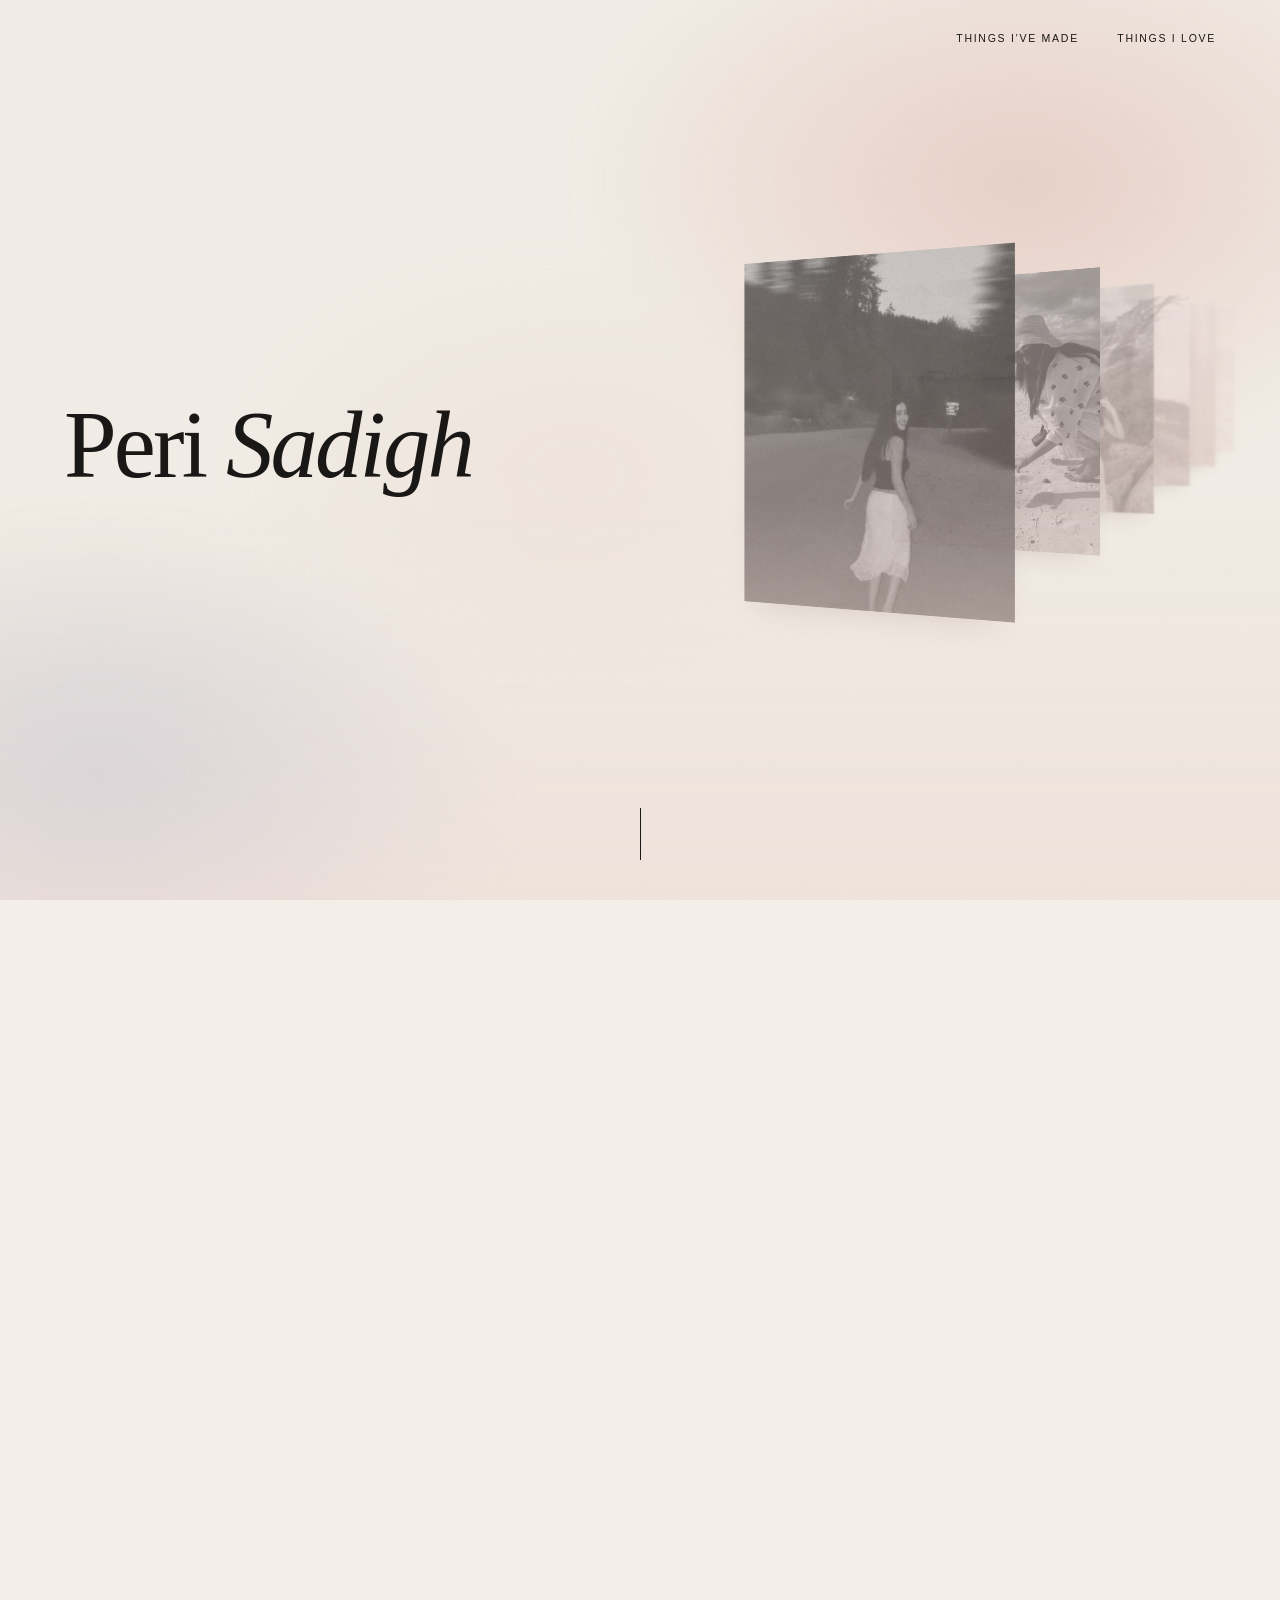
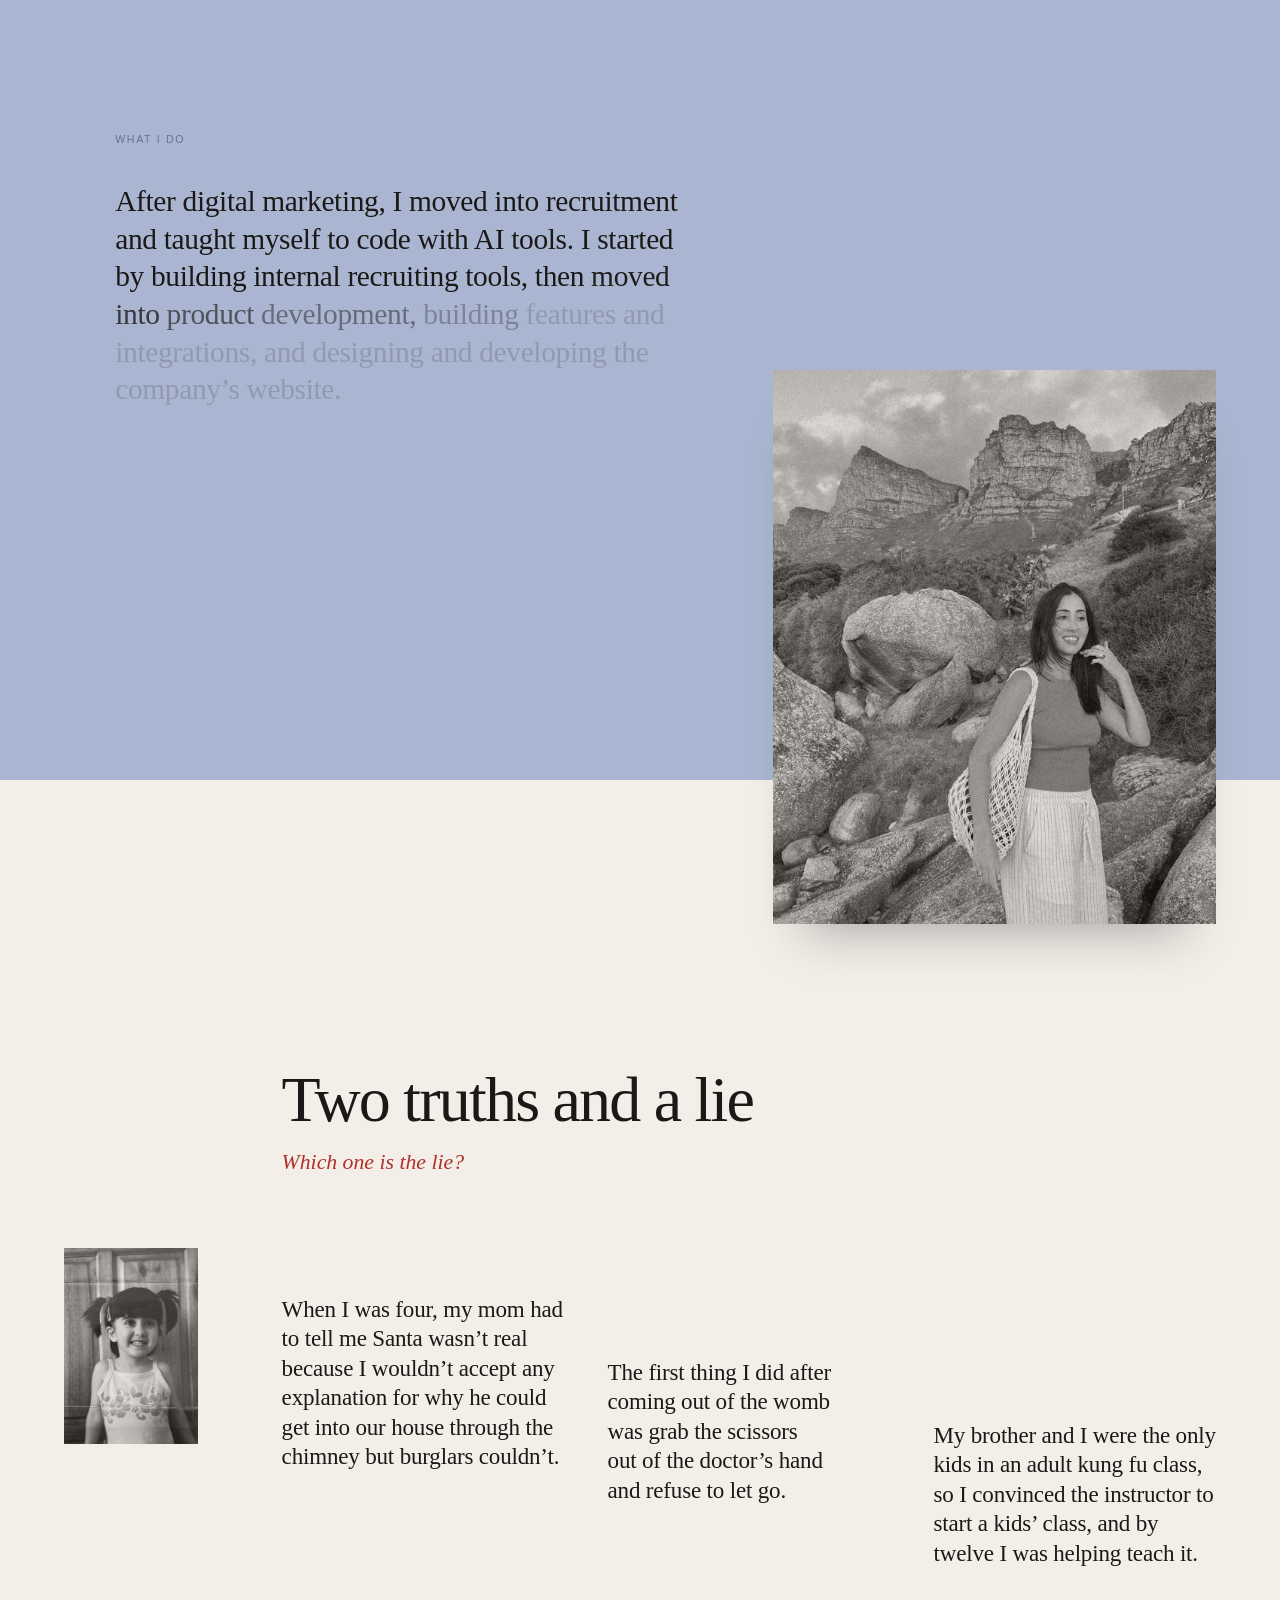
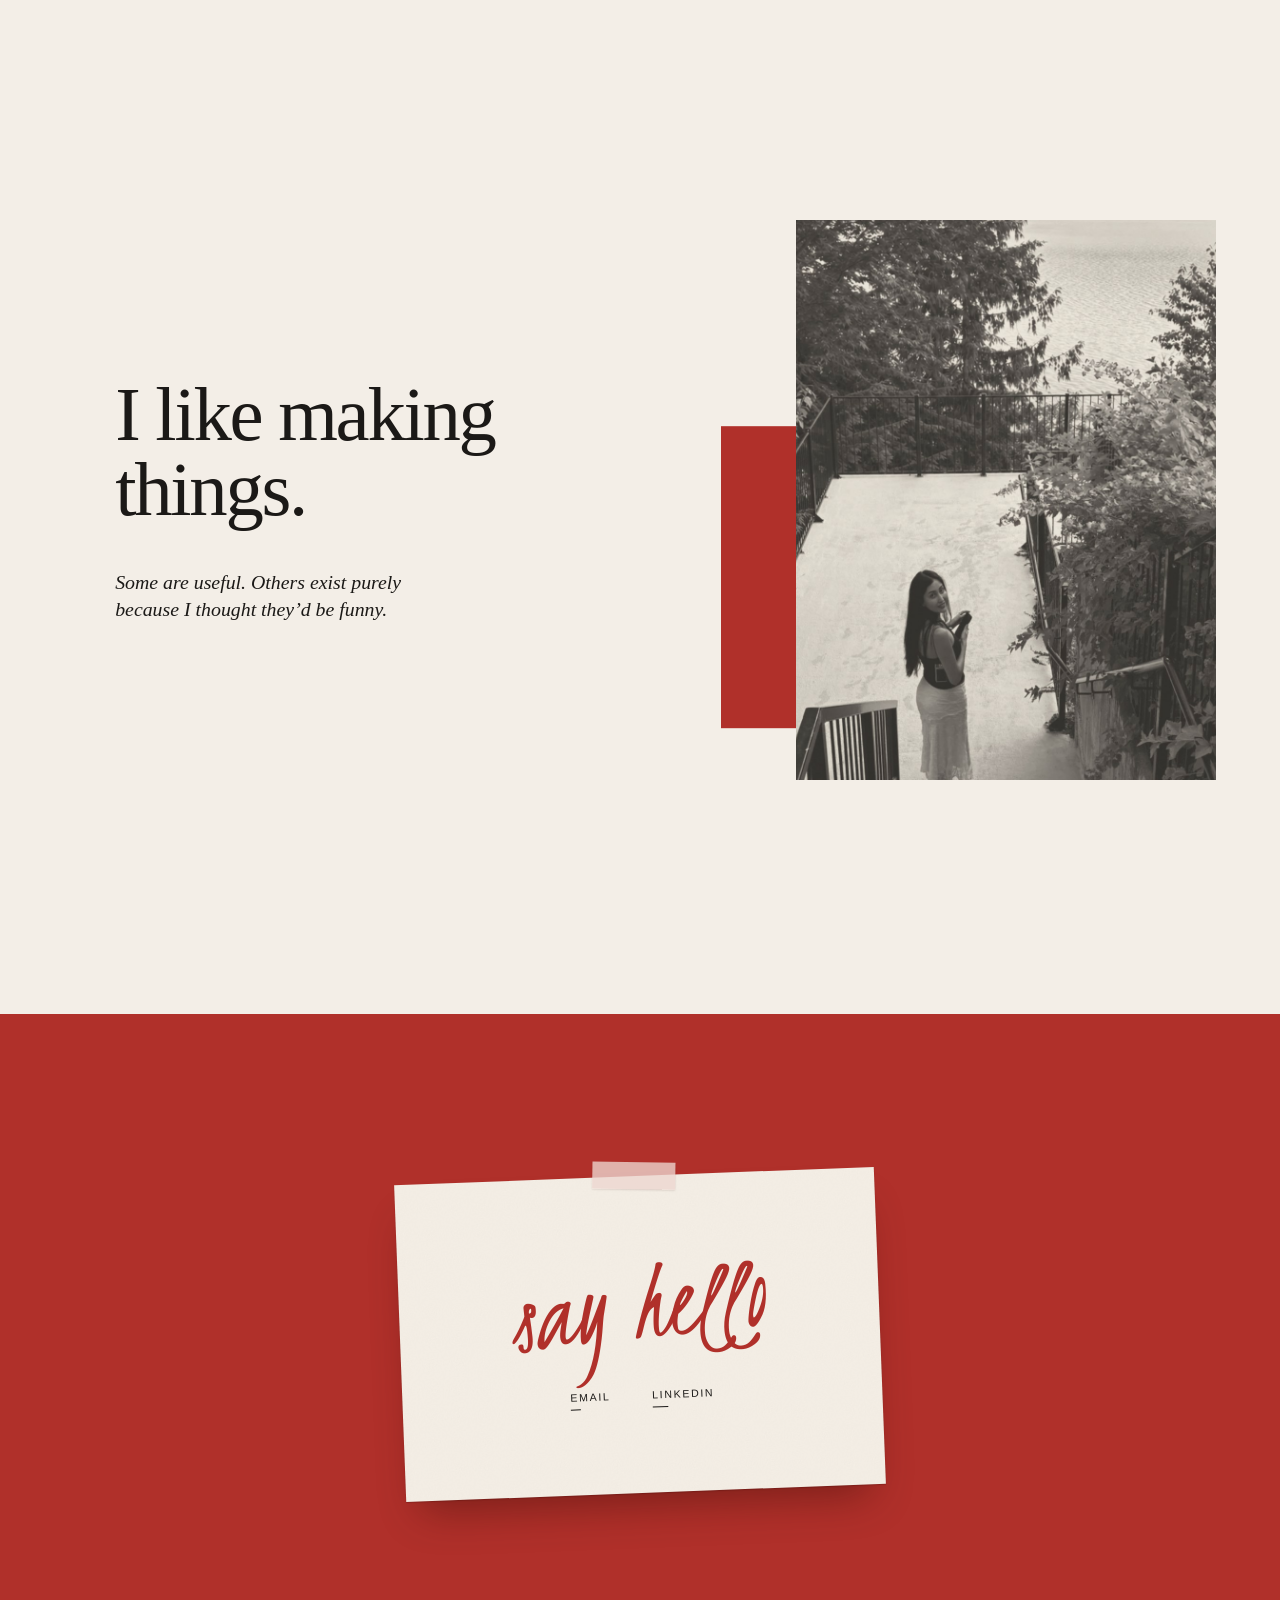
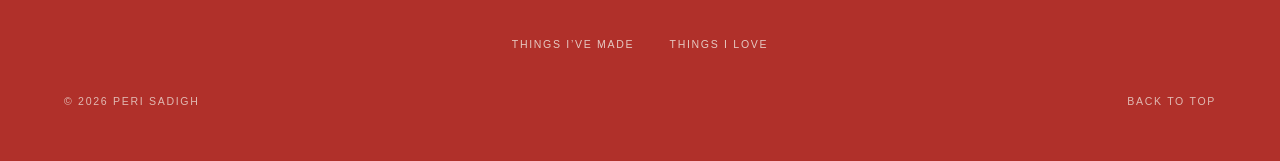
==== index.html @ b6f1e622 "Real-font pass: sturdier body weight, lighter far veils, bigger prints, tabs clear the header, tidie" ====
<!doctype html><html lang="en"><head><meta charset="utf-8"><meta name="viewport" content="width=device-width,initial-scale=1">
<title>Peri Sadigh</title>
<meta name="description" content="I like making things. Some are useful. Others exist purely because I thought they’d be funny.">
<meta name="theme-color" content="#f3eee7">
<link rel="icon" href="assets/favicon.svg" type="image/svg+xml"><link rel="apple-touch-icon" href="assets/apple-touch-icon.png">
<meta property="og:type" content="website"><meta property="og:site_name" content="Peri Sadigh"><meta property="og:title" content="Peri Sadigh"><meta property="og:description" content="I like making things. Some are useful. Others exist purely because I thought they’d be funny."><meta property="og:url" content="https://perisadigh.com/"><meta property="og:image" content="https://perisadigh.com/assets/img/og.jpg"><meta property="og:image:width" content="1200"><meta property="og:image:height" content="630"><meta name="twitter:card" content="summary_large_image">
<link rel="preconnect" href="https://api.fontshare.com"><link rel="preconnect" href="https://cdn.fontshare.com" crossorigin>
<link href="https://api.fontshare.com/v2/css?f[]=boska@300,400,500,301,401,501&f[]=switzer@400,500&display=swap" rel="stylesheet">
<link href="https://fonts.googleapis.com/css2?family=Kristi&display=swap" rel="stylesheet">
<link rel="stylesheet" href="assets/site.css">
<style>
*{box-sizing:border-box}body{margin:0;-webkit-font-smoothing:antialiased}
p,h1,h2,ol,figure{margin:0;padding:0}img{display:block;width:100%;height:100%;object-fit:cover}
a{color:inherit;text-decoration:none}p,li{text-wrap:pretty}
body::after{content:"";position:fixed;inset:0;pointer-events:none;z-index:50;background:url(assets/grain.png) 0 0/220px 220px}
.vh{position:absolute;width:1px;height:1px;overflow:hidden;clip:rect(0 0 0 0);white-space:nowrap}

/* 1. the opening: sheer prints hung one behind another in a blush haze; scrolling walks you through them */
.open{position:relative;height:520svh}
.stage{position:sticky;top:0;height:100svh;overflow:clip}
.stage .aura{z-index:0}
.haze{position:absolute;inset:0;z-index:3;pointer-events:none;background:linear-gradient(180deg,rgba(243,238,231,0) 55%,rgba(240,221,214,.55) 100%)}
.name{position:absolute;left:5vw;top:50%;margin:-.55em 0 0;z-index:8;font:300 clamp(3.2rem,7.4vw,8rem)/1 var(--serif);letter-spacing:-.03em;white-space:nowrap;transform-origin:0 0;will-change:transform}
.name i{font-style:italic}
.world{position:absolute;inset:0;z-index:2;perspective:1000px;perspective-origin:62% 48%}
.sh{position:absolute;left:0;top:0;margin:0;will-change:transform,opacity,filter;background:#ece4dc;box-shadow:0 1.4rem 2.4rem -1.6rem rgba(90,50,40,.25)}
.sh img{width:100%;height:100%;object-fit:cover;filter:grayscale(1) contrast(.92) brightness(1.04)}
.sh::after{content:"";position:absolute;inset:0;background:linear-gradient(180deg,rgba(238,215,208,.10),rgba(222,170,160,.22))}
.sh i{position:absolute;inset:0;background:#f3e6e0;opacity:0}
.say{position:absolute;left:50%;top:50%;z-index:9;width:min(46rem,84vw);margin:0;transform:translate(-50%,-50%);text-align:center;font:300 clamp(1.75rem,3.1vw,3.3rem)/1.18 var(--serif);letter-spacing:-.015em;opacity:0}
.say .sw{position:relative;white-space:nowrap}
.say svg{position:absolute;overflow:visible;pointer-events:none}
.say svg path{fill:none;stroke:var(--red);stroke-width:1.8;stroke-linecap:round;stroke-dasharray:1;stroke-dashoffset:1}
.cue{position:absolute;left:50%;bottom:4.5vh;z-index:9;width:1px;height:3.2rem;overflow:hidden}
.cue::after{content:"";position:absolute;inset:0;background:var(--ink);transform-origin:50% 0;animation:drip 2.2s var(--e) infinite}
@keyframes drip{0%{transform:scaleY(0)}55%{transform:scaleY(1);opacity:1}100%{transform:scaleY(1);opacity:0}}
header.site .logo{opacity:0}
header.site.shown .logo{opacity:1}
@media (max-width:760px){.open{height:430svh}.name{top:24%;left:16px;font-size:15.5vw;margin:0}.say{width:calc(100% - 32px);font-size:1.75rem}.world{perspective-origin:50% 56%}}

/* the red thread: one line of ink that runs down the page as you read */
.tw{position:relative}
.thread{position:absolute;left:0;top:0;width:100%;height:100%;overflow:visible;pointer-events:none;z-index:6}
.thread path{fill:none;stroke:var(--red);stroke-width:1.6;stroke-linecap:round;stroke-linejoin:round}
.thread circle{fill:var(--red)}

/* 2. what I do: a dusty blue page with the photo breaking out of its foot */
.wid{position:relative;background:var(--blue);display:grid;grid-template-columns:minmax(0,1fr) minmax(0,.78fr);column-gap:7vw;padding:24vh 5vw 0 9vw;min-height:100svh}
.wid .t{align-self:start;padding-top:4vh}
.wid .cap{color:var(--blue-d);margin-bottom:2.2rem}
.wid .para{font:500 clamp(1.55rem,2.3vw,2.5rem)/1.28 var(--serif);letter-spacing:-.012em;max-width:37rem}
.wid figure{position:relative;z-index:2;align-self:end;aspect-ratio:4/5;margin-bottom:-16vh;box-shadow:0 2.4rem 3rem -2rem rgba(30,30,50,.35)}
@media (max-width:760px){.wid{display:block;padding:7rem 16px 0}.wid .t{padding:0}.wid .para{font-size:1.55rem}.wid figure{width:78%;margin:3.4rem 0 -4rem auto}}

/* 3. two truths and a lie, marked up in red pen like a proof */
.s2{position:relative;padding:32vh 5vw 14vh}
.s2 .kid{position:absolute;left:5vw;top:46vh;width:10.5vw;aspect-ratio:1200/1749}
.s2 .g{margin-left:17vw;display:grid;grid-template-columns:repeat(3,minmax(0,1fr));column-gap:3.4vw;align-items:start}
.s2 .g>h2,.s2 .g>.ask{grid-column:1/-1}.s2 ol{display:contents;list-style:none}.s2 li{grid-row:3;position:relative}.s2 li:nth-child(1){grid-column:1}.s2 li:nth-child(2){grid-column:2;margin-top:7vh}.s2 li:nth-child(3){grid-column:3;margin-top:14vh}
.s2 h2{font:300 clamp(2.8rem,5vw,5.4rem)/1 var(--serif);letter-spacing:-.028em;margin-bottom:1rem}
.s2 .ask{font:italic 400 clamp(1.3rem,1.7vw,1.7rem)/1.3 var(--serif);color:var(--red);margin-bottom:8vh}
.card{position:relative;display:grid;width:100%;padding:0;border:0;background:none;color:inherit;font:inherit;text-align:left;cursor:pointer;transition:transform .6s var(--e),opacity .6s}
.card .no{display:block;min-height:2.9rem}
.card .s{display:block;text-wrap:balance;font:500 clamp(1.3rem,min(1.8vw,3.4vh),2.05rem)/1.28 var(--serif);letter-spacing:-.008em}
.card .tx{background:linear-gradient(var(--red),var(--red)) 0 57%/0 1.5px no-repeat;-webkit-box-decoration-break:clone;box-decoration-break:clone;transition:color .6s}
.card .ring{position:absolute;left:0;top:0;overflow:visible;pointer-events:none}
.card .ring path{fill:none;stroke:var(--red);stroke-width:2;stroke-linecap:round;stroke-linejoin:round;stroke-dasharray:1;stroke-dashoffset:1;transition:stroke-dashoffset .45s cubic-bezier(.45,0,.25,1)}
.card .ring.on path{stroke-dashoffset:0}
.card .note{position:absolute;left:0;top:-.4rem;font:400 2.9rem/1 var(--hand);color:var(--mu);opacity:0;transform:rotate(-7deg);transform-origin:0 100%;clip-path:inset(-30% 100% -30% -15%)}
.card[data-lie] .note{color:var(--red)}
.revealed .card .note{opacity:1;clip-path:inset(-30% -30% -30% -15%);transition:clip-path .55s cubic-bezier(.5,0,.2,1),opacity .15s}
.revealed .card[data-lie] .tx{color:var(--mu);background-size:100% 1.5px;transition:background-size .5s .05s cubic-bezier(.6,0,.3,1),color .4s .05s}
.card .x{display:none;font-style:italic;color:var(--red);margin-top:.9rem;font-size:clamp(1.1rem,1.35vw,1.45rem);line-height:1.32}
.revealed .card .x{display:block}
.g:not(.picked) .card:hover,.g:not(.picked) .card:focus-visible{transform:translateX(.45rem)}
.g:not(.picked) .card:hover .tx{font-style:italic}
.g:not(.picked):has(.card:hover) .card:not(:hover){opacity:.45}
.picked:not(.revealed) .card:not(.chosen){opacity:.35}
.revealed .card[data-lie]{animation:shudder .5s cubic-bezier(.3,0,.2,1)}
@keyframes shudder{18%{transform:translateX(-.45rem) rotate(-.5deg)}38%{transform:translateX(.35rem) rotate(.4deg)}60%{transform:translateX(-.2rem)}}
.s2 .verdict{grid-column:1/span 2;grid-row:3;align-self:end;margin-top:1.2rem;min-height:4.5rem;display:flex;align-items:baseline;gap:1.8rem}
.s2 .verdict .w{font:400 clamp(2.6rem,3.7vw,4rem)/1 var(--hand);white-space:nowrap;color:var(--red);transform:rotate(-4deg);clip-path:inset(-40% 100% -40% -10%)}
.revealed .verdict .w{clip-path:inset(-40% -20% -40% -10%);transition:clip-path .5s cubic-bezier(.4,0,.2,1)}
.s2 .again{border:0;background:none;padding:0;color:var(--red);cursor:pointer;visibility:hidden;text-decoration:underline;text-underline-offset:.4em}
.revealed .again{visibility:visible}
.s2 .kf{position:absolute;right:5vw;width:clamp(7.5rem,9.5vw,11.5rem);aspect-ratio:900/1293}.s2 .kf[hidden]{display:none}
.s2 .kf img{filter:sepia(.7) brightness(1.9) contrast(.45) blur(7px);transform:rotate(2.5deg) scale(1.04)}
.s2 .kf.in img{filter:none;transform:none;transition:filter 1.5s .1s var(--e),transform 1.3s .1s var(--e)}
@media (max-width:760px){.s2{padding:7rem 16px 5rem}.s2 .kid{position:static;width:38%}.s2 .g{display:block;margin:3rem 0 0}.s2 ol{display:block}.s2 .ask{margin-bottom:3rem}.s2 li:nth-child(n){margin:0}.s2 li:nth-child(n+2){margin-top:3.2rem}.card .s{font-size:1.6rem}.card .no{min-height:0}.card .note{position:static;display:none;font-size:2.6rem;margin-bottom:.3rem}.revealed .card .note{display:block}.s2 .verdict{margin-top:3rem}.s2 .kf{position:static;width:62%;margin-top:1.6rem}}
@media (prefers-reduced-motion:reduce){.card .note,.s2 .verdict .w{clip-path:none!important}.revealed .card[data-lie]{animation:none}.s2 .kf img{filter:none;transform:none}}

/* 4. I like making things: a red square of paper behind the photo, moving at its own pace */
.s0{position:relative;display:grid;grid-template-columns:minmax(0,1fr) minmax(0,1fr);column-gap:6vw;align-items:center;padding:14vh 5vw 26vh 9vw}
.s0 h2{font:300 clamp(2.8rem,6vw,6.6rem)/.98 var(--serif);letter-spacing:-.03em}
.s0 h2 a{display:inline-block;transition:transform .8s var(--e)}
.s0 h2 a:hover,.s0 h2 a:focus-visible{font-style:italic;transform:translateX(.5rem)}
.s0 .stand{margin-top:2.6rem;max-width:22rem;font:italic 500 clamp(1.2rem,1.55vw,1.55rem)/1.38 var(--serif)}
.s0 .pic{position:relative;width:82%;justify-self:end}
.s0 .blk{position:absolute;left:-18%;bottom:-14%;width:72%;aspect-ratio:1;background:var(--red);will-change:transform}
.s0 figure{position:relative;aspect-ratio:3/4}
@media (max-width:760px){.s0{display:block;padding:5rem 16px 8rem}.s0 h2{font-size:12.5vw}.s0 .pic{width:78%;margin:3.4rem 0 0 auto}}
</style></head><body>
<script>document.documentElement.classList.add("js")</script>
<script src="assets/lenis.min.js"></script><script src="assets/motion.js"></script>
<header class="site"><a class="logo" href="index.html" aria-current="page">Peri <i>Sadigh</i></a><nav aria-label="Pages"><a href="work.html">Things I&rsquo;ve made</a><a href="things-i-love.html">Things I love</a></nav></header>

<section class="open" id="open" aria-label="Peri Sadigh">
 <div class="stage">
  <div class="aura" aria-hidden="true"></div>
  <h1 class="name">Peri <i>Sadigh</i></h1>
  <div class="world" aria-hidden="true">
   <figure class="sh"><img src="assets/img/a/road-blur.jpg" alt=""><i></i></figure>
   <figure class="sh"><img src="assets/img/n/out-2.jpg" alt=""><i></i></figure>
   <figure class="sh"><img src="assets/img/a/hike2.jpg" alt=""><i></i></figure>
   <figure class="sh"><img src="assets/img/n/out-4.jpg" alt=""><i></i></figure>
   <figure class="sh"><img src="assets/img/a/kid-tall.jpg" alt=""><i></i></figure>
   <figure class="sh"><img src="assets/img/n/out-6.jpg" alt=""><i></i></figure>
   <figure class="sh"><img src="assets/img/a/opening.jpg" alt=""><i></i></figure>
  </div>
  <div class="haze" aria-hidden="true"></div>
  <p class="say">I studied biomedical science, then got a job in digital marketing and <span class="sw">somehow ended up</span> building software at a startup.</p>
  <div class="cue" aria-hidden="true"></div>
 </div>
</section>

<div class="tw">
<svg class="thread" aria-hidden="true"><path/><circle r="3"/></svg>

<section class="wid">
 <div class="t">
  <p class="cap">What I do</p>
  <p class="para" data-fill>After digital marketing, I moved into recruitment and taught myself to code with AI tools. I started by building internal recruiting tools, then moved into product development, building features and integrations, and designing and developing the company&rsquo;s website.</p>
 </div>
 <figure class="rv"><img src="assets/img/a/hike2.jpg" alt="Peri on the rocks below the mountains"></figure>
</section>

<section class="s2">
  <figure class="rv kid"><img src="assets/img/a/kid-tall.jpg" alt="Peri as a little girl in pigtails"></figure>
  <div class="g">
    <h2>Two truths and a lie</h2>
    <p class="ask">Which one is the lie?</p>
    <ol>
      <li><button class="card" type="button" aria-pressed="false"><span class="no" aria-hidden="true"></span><span class="note" aria-hidden="true">true</span><span class="s"><span class="tx">When I was four, my mom had to tell me Santa wasn&rsquo;t real because I wouldn&rsquo;t accept any explanation for why he could get into our house through the chimney but burglars couldn&rsquo;t.</span><span class="x">I then went to school and accidentally ruined Santa for the other kids.</span></span><svg class="ring" aria-hidden="true"><path/></svg></button></li>
      <li><button class="card" type="button" aria-pressed="false"><span class="no" aria-hidden="true"></span><span class="note" aria-hidden="true">true</span><span class="s"><span class="tx">The first thing I did after coming out of the womb was grab the scissors out of the doctor&rsquo;s hand and refuse to let go.</span></span><svg class="ring" aria-hidden="true"><path/></svg></button></li>
      <li><button class="card" type="button" aria-pressed="false" data-lie><span class="no" aria-hidden="true"></span><span class="note" aria-hidden="true">the lie</span><span class="s"><span class="tx">My brother and I were the only kids in an adult kung fu class, so I convinced the instructor to start a kids&rsquo; class, and by twelve I was helping teach it.</span><span class="x">(I was basically a kung fu master before the age of 12 though)</span></span><svg class="ring" aria-hidden="true"><path/></svg></button></li>
    </ol>
    <figure class="kf rv" hidden><img src="assets/img/a/kungfu.jpg" alt="A boy and a girl in black kung fu uniforms with yellow belts, standing arm in arm"></figure>
    <div class="verdict" aria-live="polite"><span class="w"></span><button class="again cap" type="button">Play again</button></div>
  </div>
</section>

<section class="s0">
  <div class="t">
   <h2><a href="work.html">I like making things.</a></h2>
   <p class="stand">Some are useful. Others exist purely because I&nbsp;thought they&rsquo;d be funny.</p>
  </div>
  <div class="pic"><div class="blk" aria-hidden="true"></div><figure class="rv"><img src="assets/img/a/opening.jpg" alt="Peri at the top of a stone path that steps down through the trees towards the sea"></figure></div>
</section>

<footer class="end" id="hello" data-tone="red">
  <div class="note">
   <p class="hi">say hello</p>
   <p class="links cap"><a href="mailto:perisadigh21@gmail.com">Email</a><a href="https://www.linkedin.com/in/perisadigh/" target="_blank" rel="noopener">LinkedIn</a></p>
  </div>
  <nav class="pgs cap" aria-label="Pages"><a href="work.html">Things I&rsquo;ve made</a><a href="things-i-love.html">Things I love</a></nav>
  <p class="fine cap"><span>&copy; <span data-year>2026</span> Peri Sadigh</span><a href="#open">Back to top</a></p>
</footer>
</div>

<script src="assets/site.js"></script>
<script>
(function(){
var rm=matchMedia('(prefers-reduced-motion: reduce)').matches;
function seg(p,a,b){return Math.min(1,Math.max(0,(p-a)/(b-a)))}
function ease(x){return x<.5?4*x*x*x:1-Math.pow(-2*x+2,3)/2}
function L(a,b,t){return a+(b-a)*t}
/* a hand-drawn loop around a box, the same pen as the game below */
window.ringPath=function(w,h,pad){var W=w+pad*4,H=h+pad*4,cx=W/2,cy=H/2,rx=w/2+pad*1.25,ry=h/2+pad*.85,N=40,turns=1.08,st=-2.5+Math.random()*.5,rot=(Math.random()-.5)*.1,P=[];
 for(var i=0;i<=N*turns;i++){var t=st+i/N*Math.PI*2,k=1+.07*(i/(N*turns))+.025*Math.sin(i*.8+1),x=rx*k*Math.cos(t),y=ry*k*Math.sin(t);P.push([cx+x*Math.cos(rot)-y*Math.sin(rot),cy+x*Math.sin(rot)+y*Math.cos(rot)])}
 return {d:spline(P),W:W,H:H}};
function spline(P){var d='M'+P[0][0].toFixed(1)+' '+P[0][1].toFixed(1);for(var j=0;j<P.length-1;j++){var p0=P[Math.max(0,j-1)],p1=P[j],p2=P[j+1],p3=P[Math.min(P.length-1,j+2)];d+='C'+(p1[0]+(p2[0]-p0[0])/6).toFixed(1)+' '+(p1[1]+(p2[1]-p0[1])/6).toFixed(1)+' '+(p2[0]-(p3[0]-p1[0])/6).toFixed(1)+' '+(p2[1]-(p3[1]-p1[1])/6).toFixed(1)+' '+p2[0].toFixed(1)+' '+p2[1].toFixed(1)}return d}
window.spline=spline;

/* ---------- the opening ---------- */
var sec=document.getElementById('open'),nm=sec.querySelector('.name'),sh=[].slice.call(sec.querySelectorAll('.sh')),say=sec.querySelector('.say'),sw=say.querySelector('.sw'),cue=sec.querySelector('.cue'),
 logo=document.querySelector('header.site .logo'),hd=document.querySelector('header.site'),N=sh.length,W,H,sm,sw0,sh0,ax,ax1,ay,n0,l0,ring=null,cur=0,tgt=0,raf=0,last=0;
function meas(){W=innerWidth;H=innerHeight;sm=W<761;
 sw0=sm?W*.62:Math.min(W*.27,H*.52);sh0=sw0*1.25;ax=sm?W*.42:W*.6;ax1=sm?ax:W*.4;ay=sm?H*.62:H*.5;
 sh.forEach(function(e){e.style.width=sw0+'px';e.style.height=sh0+'px'});
 nm.style.transform='none';n0=nm.getBoundingClientRect();l0=logo.getBoundingClientRect();
 /* the red pen loop around "somehow ended up" */
 if(!ring){ring=document.createElementNS('http://www.w3.org/2000/svg','svg');ring.appendChild(document.createElementNS('http://www.w3.org/2000/svg','path'));say.appendChild(ring)}
 var pad=sm?6:12,sr=sw.getBoundingClientRect(),pr=say.getBoundingClientRect(),os=say.style.opacity;var g=ringPath(sr.width,sr.height*.5,pad);
 ring.setAttribute('width',g.W);ring.setAttribute('height',g.H);ring.setAttribute('viewBox','0 0 '+g.W+' '+g.H);ring.style.left=(sr.left-pr.left-pad*2)+'px';ring.style.top=(sr.top-pr.top+sr.height*.25-pad*2)+'px';
 var rp=ring.firstChild;rp.setAttribute('d',g.d);rp.setAttribute('pathLength','1')}
function draw(p){
 /* the name glides up into the corner and becomes the header */
 var t1=ease(seg(p,.0,.13)),s=L(1,l0.width/n0.width,t1);
 nm.style.transform='translate('+L(0,l0.left-n0.left,t1).toFixed(1)+'px,'+L(0,l0.top-n0.top,t1).toFixed(1)+'px) scale('+s.toFixed(4)+')';
 var done=t1>=.999;nm.style.opacity=done?0:1;hd.classList.toggle('shown',done||p>.13);
 cue.style.opacity=Math.max(0,1-p*30);
 /* walk through the prints */
 var c=L(-.55,N-1+1.05,seg(p,.04,.8));
 sh.forEach(function(e,k){var dd=k-c,x,y,z,ry,o=1,bl=0,fog=0;
  var AX=L(ax,ax1,t1);if(dd>=0){x=AX+dd*W*(sm?.3:.17);y=ay-dd*H*.035;z=-dd*380;ry=-32*Math.min(1,dd*1.4);fog=Math.min(.9,dd*.2);bl=Math.max(0,dd-1)*1.1;o=(dd<.15?1:.9-dd*.04)-Math.max(0,dd-5)*.6}
  else{var q=-dd;x=AX-q*W*(sm?.5:.42);y=ay+q*H*.04;z=q*520;ry=q*14;o=Math.max(0,1-q*1.5);bl=q*12}
  e.style.transform='translate3d('+(x-sw0/2).toFixed(1)+'px,'+(y-sh0/2).toFixed(1)+'px,'+z.toFixed(1)+'px) rotateY('+ry.toFixed(2)+'deg)';
  e.style.opacity=Math.max(0,o).toFixed(3);e.style.filter=bl>.05?'blur('+Math.min(14,bl).toFixed(1)+'px)':'none';e.style.zIndex=1000-Math.round(dd*10);
  e.lastChild.style.opacity=fog.toFixed(3)});
 /* the sentence comes out of the haze, then the pen circles three words */
 var si=seg(p,.77,.88);say.style.opacity=si;say.style.filter=si<1?'blur('+((1-si)*10).toFixed(1)+'px)':'none';
 if(ring)ring.firstChild.style.strokeDashoffset=(1-ease(seg(p,.9,.98))).toFixed(3)}
function tick(ts){raf=0;var dt=last?Math.min(.05,(ts-last)/1000):.016;last=ts;cur+=(tgt-cur)*(1-Math.exp(-dt*7));if(Math.abs(tgt-cur)<.0003)cur=tgt;draw(cur);if(cur!==tgt)raf=requestAnimationFrame(tick);else last=0}
function on(){var b=sec.getBoundingClientRect();tgt=Math.min(1,Math.max(0,-b.top/Math.max(1,b.height-innerHeight)));if(!raf)raf=requestAnimationFrame(tick)}
function init(){meas();on();cur=tgt;draw(cur)}
if(rm){sec.style.height='auto';hd.classList.add('shown');nm.style.position='relative';say.style.opacity=1;say.style.position='relative';say.style.transform='none';say.style.left='auto';say.style.top='auto';say.style.margin='0 auto';sec.querySelector('.stage').style.cssText='position:relative;height:auto;padding:30vh 0 20vh';sec.querySelector('.world').style.display='none'}
else{init();if(document.fonts)document.fonts.ready.then(init);addEventListener('load',init);addEventListener('resize',init);addEventListener('scroll',on,{passive:true})}

/* ---------- reveals ---------- */
var rv=[].slice.call(document.querySelectorAll('.rv:not(.kf)'));
var ready=function(el,cb){var im=el.querySelector('img');if(!im||(im.complete&&im.naturalWidth)){cb();return}var d=0,f=function(){if(!d){d=1;cb()}};im.addEventListener('load',f,{once:true});im.addEventListener('error',f,{once:true});setTimeout(f,1200)};
if(rm||!('IntersectionObserver' in window))rv.forEach(function(e){e.classList.add('in')});
else{var io=new IntersectionObserver(function(es){es.forEach(function(e){if(e.isIntersecting){var f=e.target;ready(f,function(){f.classList.add('in')});io.unobserve(f)}})},{rootMargin:'0px 0px -8% 0px'});rv.forEach(function(e){io.observe(e)})}

/* ---------- the red block drifts at its own pace ---------- */
var blk=document.querySelector('.s0 .blk');
if(blk&&!rm){var bt=0;addEventListener('scroll',function(){if(bt)return;bt=requestAnimationFrame(function(){bt=0;var r=blk.parentNode.getBoundingClientRect();if(r.bottom<-300||r.top>innerHeight+300)return;blk.style.transform='translate3d(0,'+((r.top+r.height/2-innerHeight/2)*.16).toFixed(1)+'px,0)'})},{passive:true})}

/* ---------- the red thread ---------- */
var tw=document.querySelector('.tw'),svg=tw.querySelector('.thread'),tp=svg.querySelector('path'),tip=svg.querySelector('circle'),TL=0,S=[],tc=0,tt=0,traf=0;
function q(s){return document.querySelector(s)}
function build(){var o=tw.getBoundingClientRect(),w=tw.offsetWidth,h=tw.offsetHeight,small=innerWidth<761;svg.setAttribute('viewBox','0 0 '+w+' '+h);svg.style.height=h+'px';
 function R(s){var r=q(s).getBoundingClientRect();return{l:r.left-o.left,t:r.top-o.top,r:r.right-o.left,b:r.bottom-o.top,w:r.width,h:r.height}}
 var lab=R('.wid .cap'),para=R('.wid .para'),fig=R('.wid figure'),h2=R('.s2 h2'),kid=R('.s2 .kid'),g=R('.s2 .g'),h0=R('.s0 h2'),pic=R('.s0 .pic'),note=R('.end .note'),hi=R('.end .hi');
 var st=R('.s0 .stand'),P=[],loop=function(x,y,r,cw){var k=cw?1:-1;[[0,1],[k,0],[0,-1],[-k,0],[0,1.08]].forEach(function(a){P.push([x+a[0]*r,y+a[1]*r])})};
 if(small){P.push([w*.5,0],[w*.5,lab.t-70],[w-14,lab.t-20],[w-10,para.b-40],[w*.55,para.b+30],[fig.l-16,fig.t+fig.h*.4],[fig.l-10,fig.b-10]);
  P.push([w*.5,h2.t-40],[h2.r+20>w-20?w-20:h2.r+20,h2.t+h2.h*.5]);P.push([w-12,g.t+g.h*.3],[w-10,g.b-20],[w*.5,g.b+40],[12,h0.t-20],[10,st.b+30]);loop(40,st.b+60,20,true);P.push([w*.5,pic.b+50],[note.l+note.w*.5,note.t-10],[hi.l+10,hi.b+16],[hi.r,hi.b+8])}
 else{var m=w*.035;P.push([w*.5,0],[w*.3,lab.t-120],[m,lab.t+lab.h/2],[m,para.b-60],[para.l+para.w*.45,para.b+110],[fig.l-70,fig.b-30],[fig.l-40,fig.b+90]);
  P.push([w*.2,h2.t-60]);loop(w*.12,h2.t+h2.h*.5,44,false);P.push([g.l-34,kid.t+kid.h*.4],[g.l-34,g.b-20],[g.l+g.w*.4,g.b+70],[m*1.6,h0.t-40],[m,h0.b]);
  loop(m+30,st.b+40,26,true);P.push([pic.l-pic.w*.25,pic.b+120],[note.l-80,note.t+note.h*.2],[hi.l-14,hi.b+22],[hi.r+20,hi.b+6])}
 tp.setAttribute('d',spline(P));TL=tp.getTotalLength();tp.style.strokeDasharray=TL+' '+(TL+10);
 S=[];var mx=-1e9;for(var i=0;i<=600;i++){var l=TL*i/600,pt=tp.getPointAtLength(l);mx=Math.max(mx,pt.y);S.push([l,mx])}
 tread();tc=tt;tdraw()}
function tread(){var o=tw.getBoundingClientRect(),y=-o.top+innerHeight*.66,l=0;for(var i=0;i<S.length;i++){if(S[i][1]<=y)l=S[i][0];else break}tt=l;if(!traf)traf=requestAnimationFrame(tstep)}
function tstep(){traf=0;tc+=(tt-tc)*.14;if(Math.abs(tt-tc)<.5)tc=tt;tdraw();if(tc!==tt)traf=requestAnimationFrame(tstep)}
function tdraw(){tp.style.strokeDashoffset=(TL-tc).toFixed(1);var pt=tp.getPointAtLength(Math.max(0,tc));tip.setAttribute('cx',pt.x.toFixed(1));tip.setAttribute('cy',pt.y.toFixed(1));tip.style.opacity=tc>2&&tc<TL-2?1:0}
if(rm){addEventListener('load',function(){build();tc=tt=TL;tdraw()})}
else{addEventListener('load',build);if(document.fonts)document.fonts.ready.then(build);addEventListener('resize',build);addEventListener('scroll',tread,{passive:true});build()}

/* ---------- two truths and a lie ---------- */
var g=document.querySelector('.g'),cs=[].slice.call(g.querySelectorAll('.card')),kf=g.querySelector('.kf'),vw=g.querySelector('.verdict .w');
cs.forEach(function(c){c.addEventListener('click',function(){if(g.classList.contains('picked'))return;g.classList.add('picked');c.classList.add('chosen');c.setAttribute('aria-pressed','true');
 var r=c.getBoundingClientRect(),s=c.querySelector('.tx').getBoundingClientRect(),pad=innerWidth<760?7:16,rg=ringPath(s.width,s.height,pad),svg=c.querySelector('.ring'),p=svg.querySelector('path');
 svg.setAttribute('width',rg.W);svg.setAttribute('height',rg.H);svg.setAttribute('viewBox','0 0 '+rg.W+' '+rg.H);svg.style.left=(s.left-r.left-pad*2)+'px';svg.style.top=(s.top-r.top-pad*2)+'px';p.setAttribute('d',rg.d);p.setAttribute('pathLength','1');
 void svg.getBoundingClientRect();svg.classList.add('on');
 setTimeout(function(){g.classList.add('revealed');vw.textContent=c.hasAttribute('data-lie')?'wow, great job':'wrong';
  if(kf){kf.hidden=false;requestAnimationFrame(function(){requestAnimationFrame(function(){kf.classList.add('in');build()})})}},rm?0:170)})});
g.querySelector('.again').addEventListener('click',function(){g.classList.remove('picked','revealed');vw.textContent='';cs.forEach(function(x){x.classList.remove('chosen');x.setAttribute('aria-pressed','false');x.querySelector('.ring').classList.remove('on')});if(kf){kf.classList.remove('in');kf.hidden=true}build()});
var kidEl=document.querySelector('.s2 .kid');
function alignKid(){if(innerWidth<=760){kidEl.style.top='';if(kf)kf.style.top=kf.style.bottom='';return}var s2=kidEl.parentNode.getBoundingClientRect(),c=cs[0].getBoundingClientRect();kidEl.style.top=(c.top-s2.top)+'px';if(kf){var c3=cs[2].getBoundingClientRect();kf.style.top='auto';kf.style.bottom=(s2.bottom-c3.top+10)+'px'}}
alignKid();addEventListener('resize',alignKid);addEventListener('load',alignKid);if(document.fonts)document.fonts.ready.then(alignKid);
})();
</script>
</body></html>
---- assets/site.css ----
/* Peri Sadigh: shared look. Boska + Switzer, paper with poppy red ink, blush and dusty blue. Loaded after inner.css so it wins. */
:root{
 --paper:#f3eee7;--paper2:#e9e2d7;--ink:#1b1917;--mu:#7a726a;--line:rgba(27,25,23,.14);
 --red:#b0302a;--blush:#eed7d0;--rose:#d9aaa1;--blue:#aab6d1;--blue-d:#62729b;--cocoa:#221c19;
 --serif:"Boska","Iowan Old Style","Palatino Linotype",Georgia,serif;
 --cap:"Switzer","Helvetica Neue",Arial,sans-serif;--hand:"Kristi",cursive;
 --e:cubic-bezier(.2,.7,.2,1);--e2:cubic-bezier(.65,0,.15,1);
 --hc:var(--ink)
}
html{background:var(--paper)}
body{color:var(--ink);font:400 1.18rem/1.5 var(--serif);font-feature-settings:"kern","liga"}
::selection{background:var(--red);color:var(--paper)}
.cap,.type{font:500 .66rem/1.5 var(--cap);letter-spacing:.16em;text-transform:uppercase}
:focus-visible{outline:1px solid var(--red);outline-offset:4px}

/* header: a wordmark and three quiet links; its colour follows the section underneath */
header.site{position:fixed;top:0;left:0;right:0;z-index:40;display:flex;justify-content:space-between;align-items:baseline;padding:1.6rem max(16px,5vw);color:var(--hc);mix-blend-mode:normal;transition:transform .8s var(--e),color .5s var(--e)}
header.site.away{transform:translateY(-140%)}
header.site .logo{font:400 1.2rem/1 var(--serif);letter-spacing:-.01em;text-transform:none;transition:opacity .4s}
header.site .logo i{font-style:italic}
header.site nav{display:flex;gap:2.4rem;font:500 .66rem/1 var(--cap);letter-spacing:.16em;text-transform:uppercase}
header.site nav a{position:relative;padding-bottom:.45em;background:none}
header.site nav a::after{content:"";position:absolute;left:0;right:0;bottom:0;height:1px;background:currentColor;transform:scaleX(0);transform-origin:100% 50%;transition:transform .6s var(--e)}
header.site nav a:hover::after,header.site nav a:focus-visible::after,header.site nav a[aria-current]::after{transform:scaleX(1);transform-origin:0 50%}
header.site nav a[aria-current]{text-decoration:none}
@media (max-width:760px){header.site{position:absolute;padding:1.3rem 16px;flex-direction:column;align-items:flex-start;gap:.9rem}header.site nav{gap:1.1rem;font-size:.6rem}}

/* soft colour in the air: blush and dusty blue, drifting very slowly */
.aura{position:absolute;inset:-12%;z-index:0;pointer-events:none;background:
 radial-gradient(38% 34% at 74% 26%,rgba(222,170,160,.42),transparent 72%),
 radial-gradient(36% 32% at 16% 80%,rgba(150,166,204,.36),transparent 72%),
 radial-gradient(30% 26% at 46% 52%,rgba(238,215,208,.35),transparent 70%);filter:blur(24px);animation:drift 26s ease-in-out infinite alternate}
@keyframes drift{0%{transform:translate3d(0,0,0) scale(1)}50%{transform:translate3d(-3%,2%,0) scale(1.06)}100%{transform:translate3d(2%,-2%,0) scale(1.02)}}
@media (prefers-reduced-motion:reduce){.aura{animation:none}}

/* page change: a blush fog closes over the page and lifts on the next */
.fog{position:fixed;inset:0;z-index:90;pointer-events:none;background:radial-gradient(80% 70% at 60% 40%,#f1ddd6,var(--paper) 70%);opacity:1;transition:opacity .9s var(--e)}
.fog.off{opacity:0}
.fog.on{opacity:1;transition:opacity .45s var(--e2)}
@media (prefers-reduced-motion:reduce){.fog{display:none}}

/* inner page titles */
.pt{position:relative;padding:26vh 5vw 12vh;overflow:hidden}
.pt .folio{display:none}
.pt h1,.pt h1.sm,.pt h1.long{position:relative;z-index:1;font:300 clamp(3rem,7.4vw,8.2rem)/.96 var(--serif);letter-spacing:-.03em}
.pt h1 em{font-style:italic}
.pt .stand{position:relative;z-index:1;margin-top:3.4rem;max-width:26rem;font:italic 500 clamp(1.2rem,1.55vw,1.55rem)/1.38 var(--serif)}
.pt .aura{inset:-20% -10% 0}
@media (max-width:760px){.pt{padding:10.5rem 16px 3.5rem}.pt h1,.pt h1.sm,.pt h1.long{font-size:15vw}}

/* red ink: handwriting set in the poppy colour */
.ink{color:var(--red)}

/* say hello: a poppy-red band with a cream note on it */
.end{position:relative;background:var(--red);color:var(--paper);padding:18vh max(16px,5vw) 3.2rem;overflow:hidden;--hc:var(--paper)}
.end .note{position:relative;margin:0 auto;width:min(30rem,100%);aspect-ratio:5/3.3;background:#f5efe6 url(grain.png) 0 0/220px 220px;color:var(--ink);display:flex;flex-direction:column;align-items:center;justify-content:center;gap:2.2rem;padding:2.4rem 2rem;transform:rotate(-2.2deg);box-shadow:0 1px 1px rgba(60,10,6,.25),0 1.6rem 2.6rem -1rem rgba(60,10,6,.45)}
.end .note::before{content:"";position:absolute;left:50%;top:-.9rem;width:5.2rem;height:1.7rem;translate:-50% 0;rotate:3deg;background:rgba(238,215,208,.78);box-shadow:0 1px 2px rgba(60,10,6,.12)}
.end .hi{font:400 clamp(5rem,9vw,8.4rem)/.8 var(--hand);color:var(--red);transform:rotate(-4deg);white-space:nowrap;margin:0}
.end .links{display:flex;gap:2.6rem;margin:0}
.end .links a{position:relative;padding-bottom:.45em}
.end .links a::after{content:"";position:absolute;left:0;right:0;bottom:0;height:1px;background:currentColor;transform:scaleX(.25);transform-origin:0 50%;transition:transform .6s var(--e)}
.end .links a:hover::after,.end .links a:focus-visible::after{transform:scaleX(1)}
.end .pgs{display:flex;justify-content:center;flex-wrap:wrap;gap:.6rem 2.2rem;margin-top:16vh}
.end .pgs a{opacity:.8;transition:opacity .4s}.end .pgs a:hover{opacity:1}
.end .fine{display:flex;justify-content:space-between;margin-top:2.6rem;opacity:.72}
.end .fine a{opacity:1}
@media (max-width:760px){.end{padding:7rem 16px 2rem}.end .note{aspect-ratio:auto;padding:3.4rem 1.4rem 2.8rem}.end .hi{font-size:4.4rem}.end .pgs{margin-top:5rem}}
.js .end .note{opacity:0;transform:translateY(3rem) rotate(2deg)}
.js .end .note.in{opacity:1;transform:rotate(-2.2deg);transition:opacity .8s var(--e),transform 1.4s var(--e)}
.js .end .hi{clip-path:inset(-60% 100% -60% -25%)}
.js .end .note.in .hi{clip-path:inset(-60% -25% -60% -25%);transition:clip-path 1.2s cubic-bezier(.5,0,.2,1) .45s}
@media (prefers-reduced-motion:reduce){.js .end .note{opacity:1;transform:rotate(-2.2deg)}.js .end .hi{clip-path:none}}

/* photos open from the bottom edge and settle */
.js .rv{overflow:hidden}
.js .rv img{opacity:1;transform:scale(1.12);clip-path:inset(100% 0 0 0);transition:none}
.js .rv.in img{clip-path:inset(0 0 0 0);transform:scale(1.02);transition:clip-path 1.3s var(--e2),transform 1.8s var(--e)}
@media (prefers-reduced-motion:reduce){.js .rv img{clip-path:none!important;transform:none!important}}

/* the cursor dot is poppy red and grows a little over links */
.cur{background:var(--red)!important;mix-blend-mode:normal!important;width:8px!important;height:8px!important;margin:-4px 0 0 -4px!important}
.cur.big{width:46px!important;height:46px!important;margin:-23px 0 0 -23px!important;background:rgba(176,48,42,.14)!important;box-shadow:inset 0 0 0 1px var(--red)}
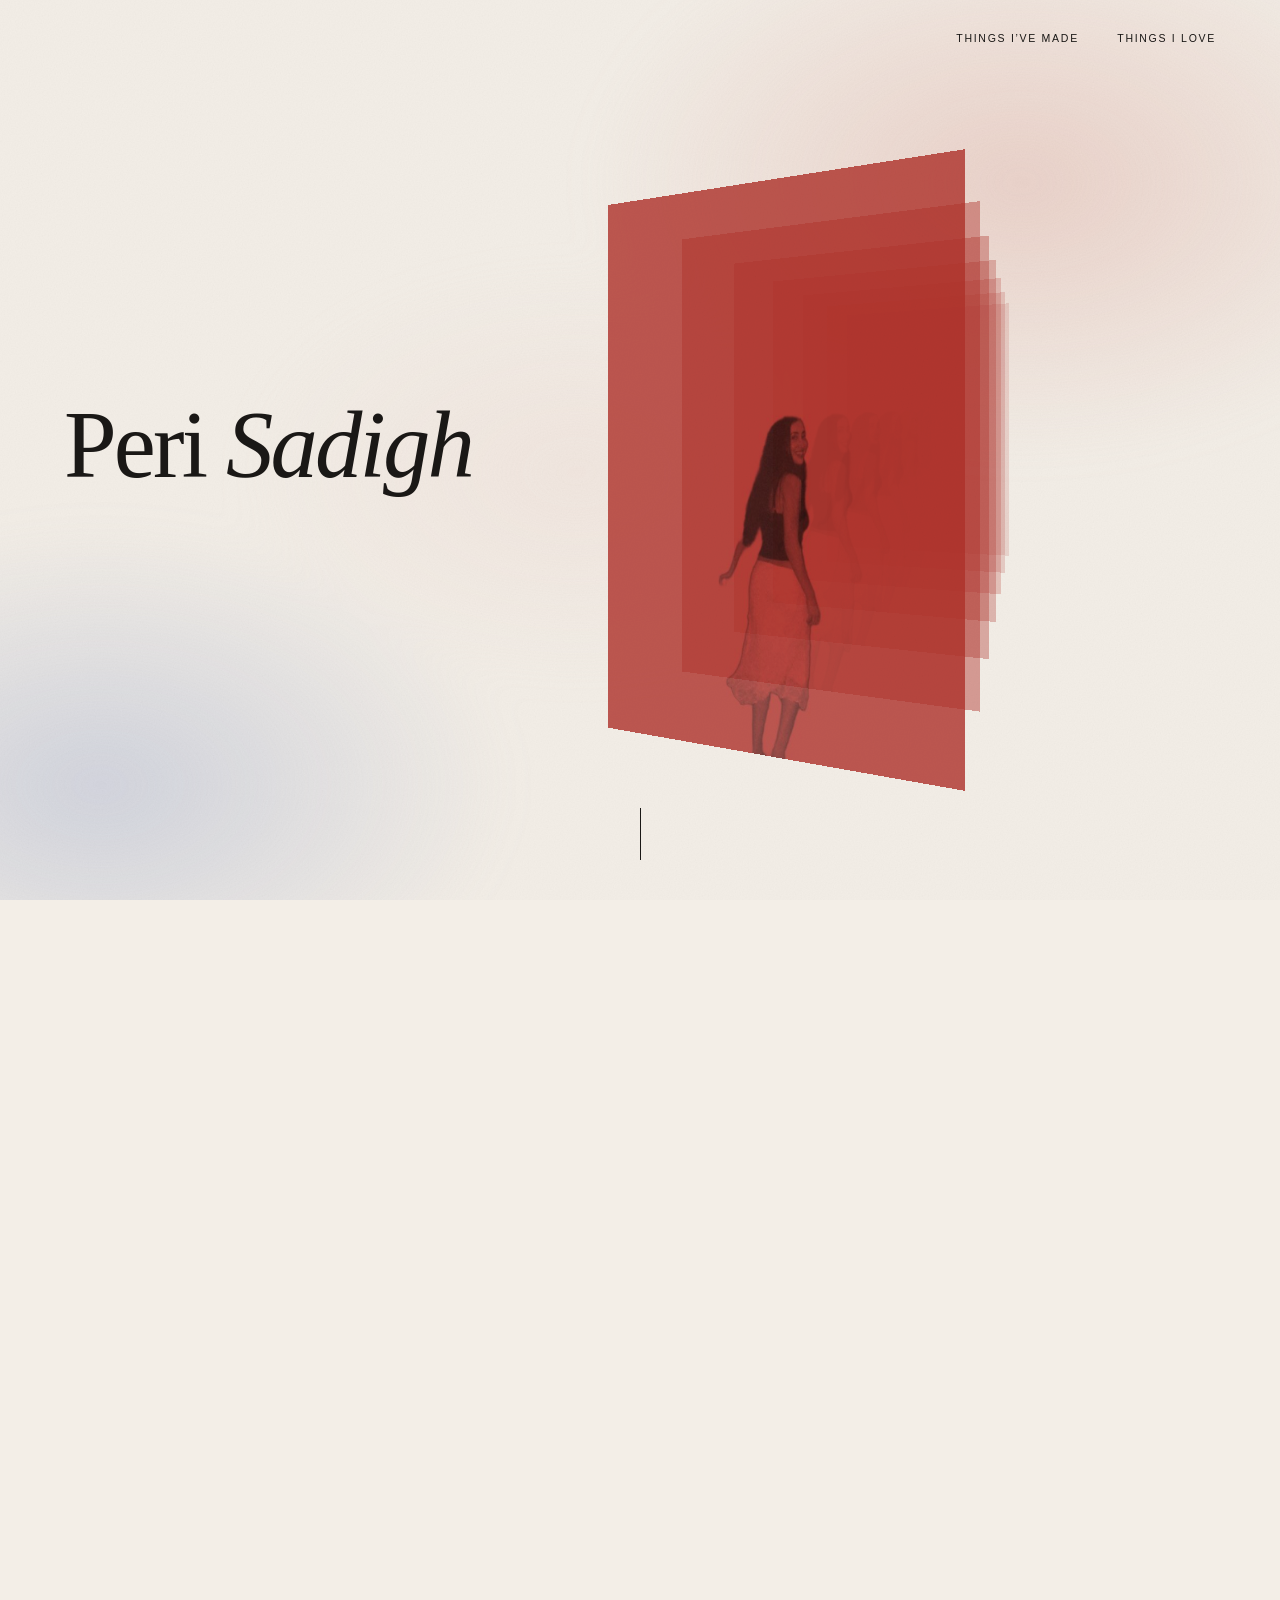
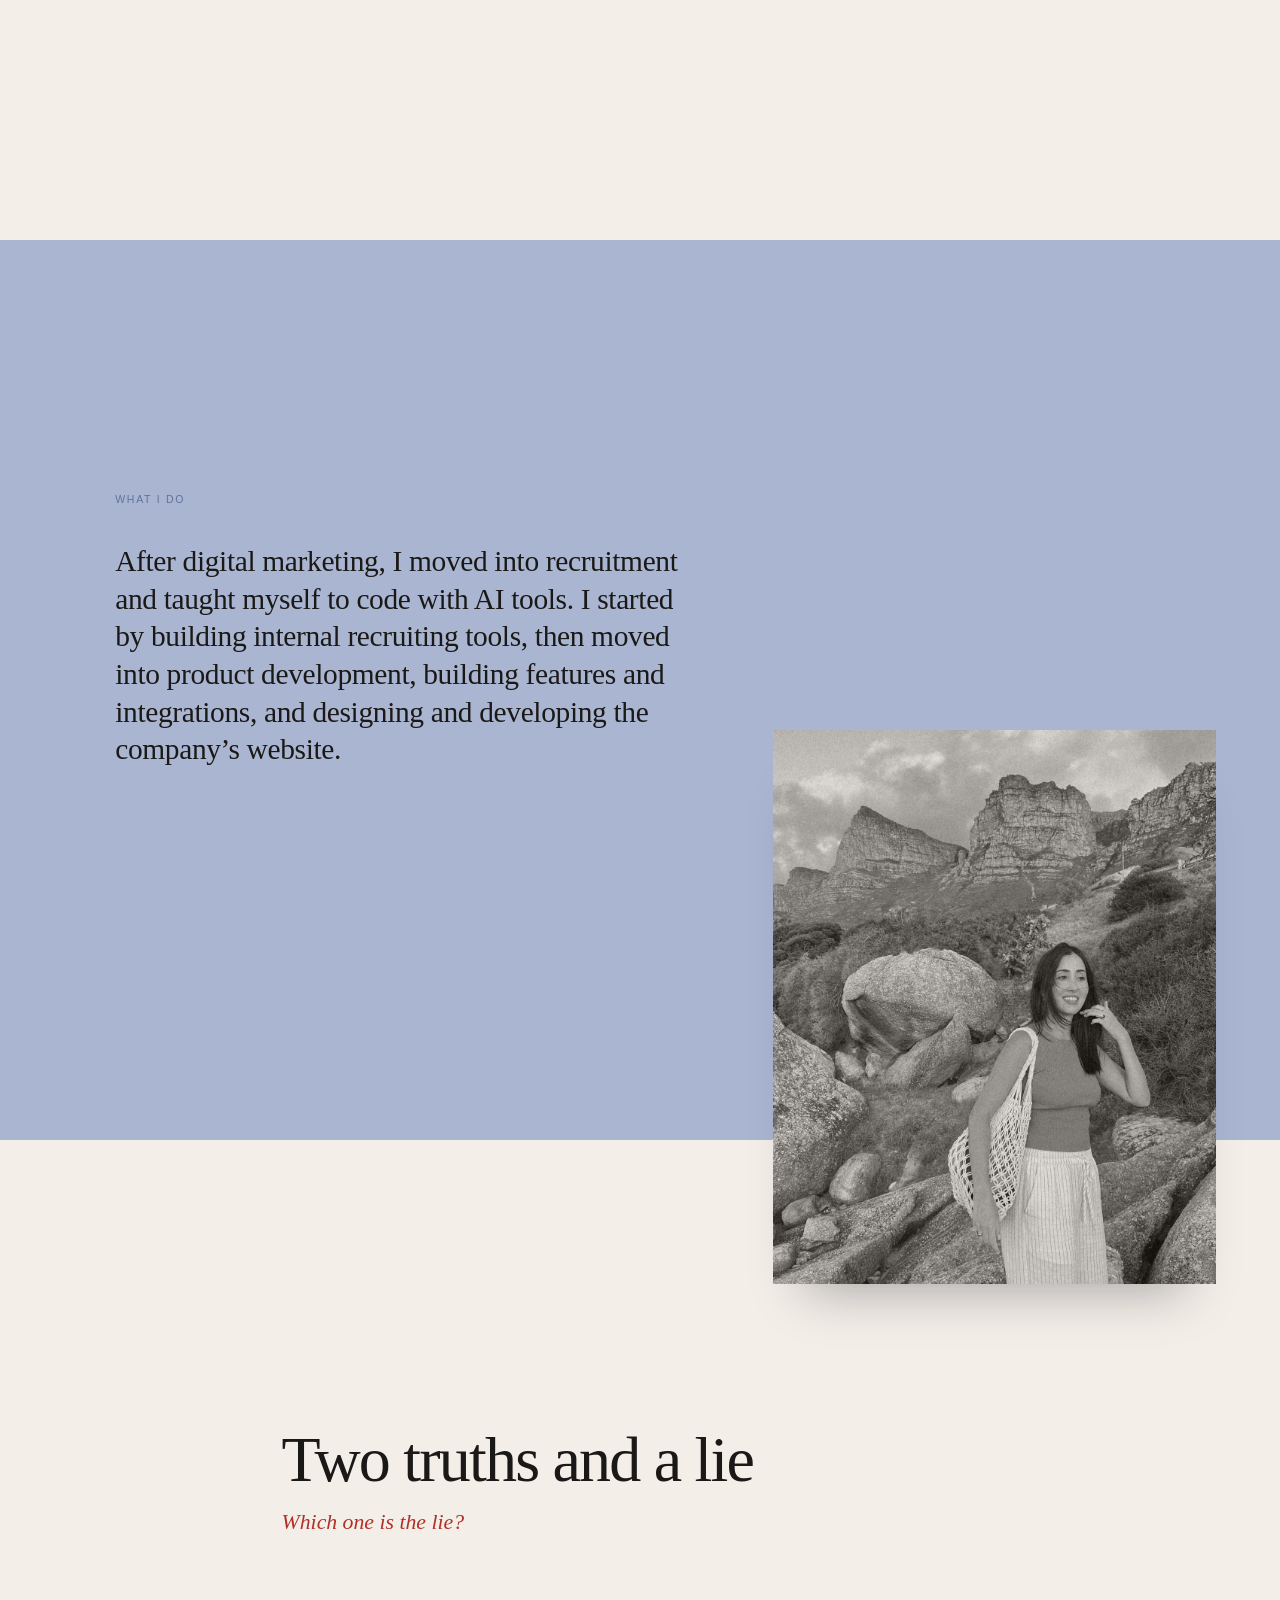
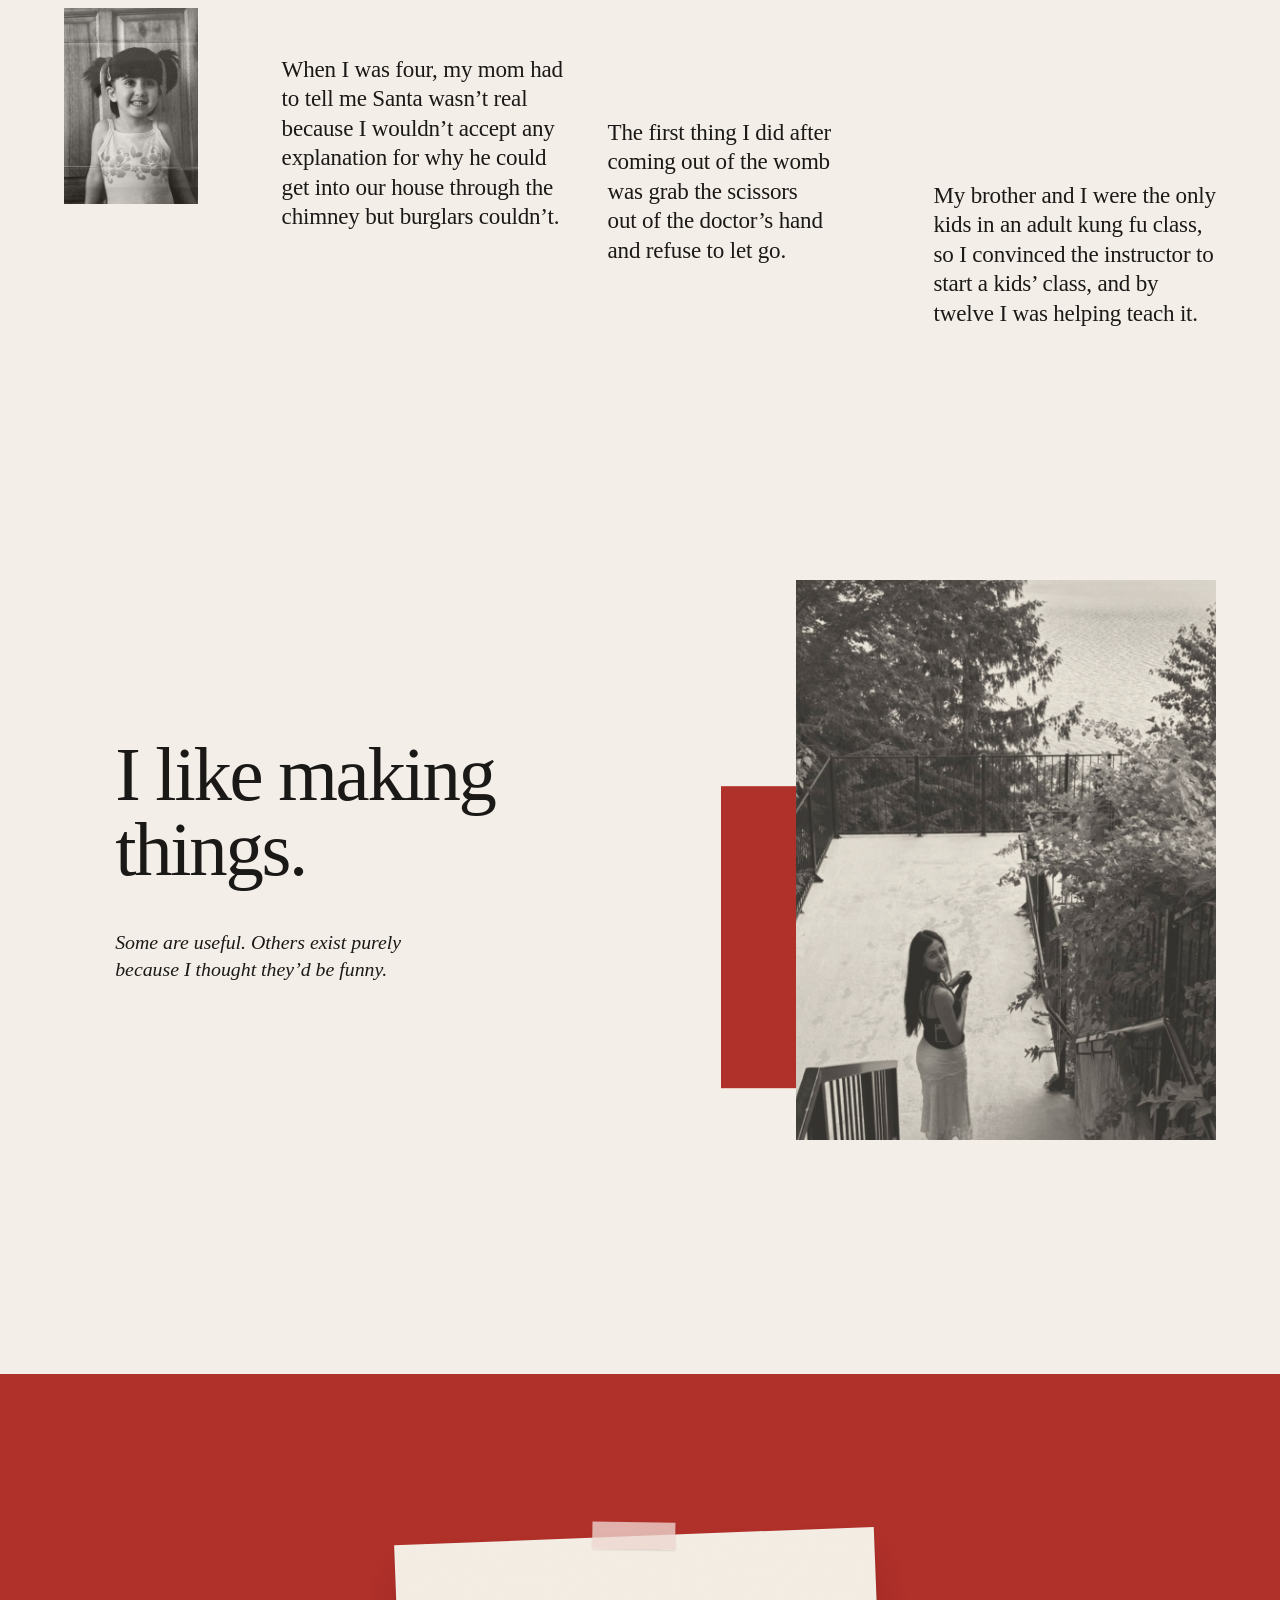
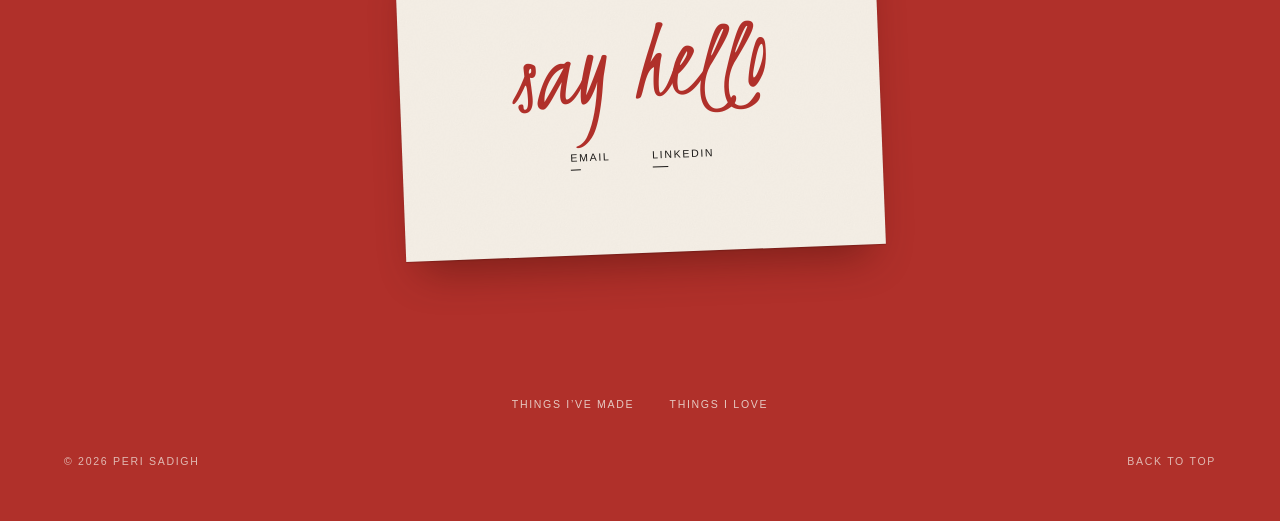
==== commit be1fa7ba: "Open with one photo: Peri's figure on sheer red sheets that fold into the full road photo Replaces t" ====
--- a/index.html
+++ b/index.html
@@ -15,34 +15,27 @@
 body::after{content:"";position:fixed;inset:0;pointer-events:none;z-index:50;background:url(assets/grain.png) 0 0/220px 220px}
 .vh{position:absolute;width:1px;height:1px;overflow:hidden;clip:rect(0 0 0 0);white-space:nowrap}
 
-/* 1. the opening: sheer prints hung one behind another in a blush haze; scrolling walks you through them */
-.open{position:relative;height:520svh}
+/* 1. the opening: one photo. Your figure repeats on sheer red sheets that recede like hanging fabric; scrolling folds them into one, the red lifts and the whole photo opens up */
+.open{position:relative;height:560svh}
 .stage{position:sticky;top:0;height:100svh;overflow:clip}
 .stage .aura{z-index:0}
-.haze{position:absolute;inset:0;z-index:3;pointer-events:none;background:linear-gradient(180deg,rgba(243,238,231,0) 55%,rgba(240,221,214,.55) 100%)}
 .name{position:absolute;left:5vw;top:50%;margin:-.55em 0 0;z-index:8;font:300 clamp(3.2rem,7.4vw,8rem)/1 var(--serif);letter-spacing:-.03em;white-space:nowrap;transform-origin:0 0;will-change:transform}
 .name i{font-style:italic}
-.world{position:absolute;inset:0;z-index:2;perspective:1000px;perspective-origin:62% 48%}
-.sh{position:absolute;left:0;top:0;margin:0;will-change:transform,opacity,filter;background:#ece4dc;box-shadow:0 1.4rem 2.4rem -1.6rem rgba(90,50,40,.25)}
-.sh img{width:100%;height:100%;object-fit:cover;filter:grayscale(1) contrast(.92) brightness(1.04)}
-.sh::after{content:"";position:absolute;inset:0;background:linear-gradient(180deg,rgba(238,215,208,.10),rgba(222,170,160,.22))}
-.sh i{position:absolute;inset:0;background:#f3e6e0;opacity:0}
-.say{position:absolute;left:50%;top:50%;z-index:9;width:min(46rem,84vw);margin:0;transform:translate(-50%,-50%);text-align:center;font:300 clamp(1.75rem,3.1vw,3.3rem)/1.18 var(--serif);letter-spacing:-.015em;opacity:0}
+.world{position:absolute;inset:0;z-index:2;perspective:1300px;perspective-origin:55% 50%}
+.ly{position:absolute;left:0;top:0;will-change:transform,opacity;transform-origin:50% 50%}
+.ly img{position:absolute;inset:0;width:100%;height:100%;object-fit:cover}
+.ly .full{opacity:0;object-position:54.3% 50%}
+.ly .dim{position:absolute;inset:0;background:linear-gradient(180deg,rgba(20,14,12,.25),rgba(20,14,12,.55));opacity:0}
+.say{position:absolute;left:50%;top:50%;z-index:9;width:min(46rem,84vw);margin:0;transform:translate(-50%,-50%);text-align:center;font:300 clamp(1.75rem,3.1vw,3.3rem)/1.18 var(--serif);letter-spacing:-.015em;color:var(--paper);opacity:0}
 .say .sw{position:relative;white-space:nowrap}
 .say svg{position:absolute;overflow:visible;pointer-events:none}
-.say svg path{fill:none;stroke:var(--red);stroke-width:1.8;stroke-linecap:round;stroke-dasharray:1;stroke-dashoffset:1}
+.say svg path{fill:none;stroke:var(--blush);stroke-width:1.8;stroke-linecap:round;stroke-dasharray:1;stroke-dashoffset:1}
 .cue{position:absolute;left:50%;bottom:4.5vh;z-index:9;width:1px;height:3.2rem;overflow:hidden}
 .cue::after{content:"";position:absolute;inset:0;background:var(--ink);transform-origin:50% 0;animation:drip 2.2s var(--e) infinite}
 @keyframes drip{0%{transform:scaleY(0)}55%{transform:scaleY(1);opacity:1}100%{transform:scaleY(1);opacity:0}}
 header.site .logo{opacity:0}
 header.site.shown .logo{opacity:1}
-@media (max-width:760px){.open{height:430svh}.name{top:24%;left:16px;font-size:15.5vw;margin:0}.say{width:calc(100% - 32px);font-size:1.75rem}.world{perspective-origin:50% 56%}}
-
-/* the red thread: one line of ink that runs down the page as you read */
-.tw{position:relative}
-.thread{position:absolute;left:0;top:0;width:100%;height:100%;overflow:visible;pointer-events:none;z-index:6}
-.thread path{fill:none;stroke:var(--red);stroke-width:1.6;stroke-linecap:round;stroke-linejoin:round}
-.thread circle{fill:var(--red)}
+@media (max-width:760px){.open{height:460svh}.name{top:20%;left:16px;font-size:15.5vw;margin:0}.say{width:calc(100% - 32px);font-size:1.75rem}.world{perspective-origin:50% 60%}}
 
 /* 2. what I do: a dusty blue page with the photo breaking out of its foot */
 .wid{position:relative;background:var(--blue);display:grid;grid-template-columns:minmax(0,1fr) minmax(0,.78fr);column-gap:7vw;padding:24vh 5vw 0 9vw;min-height:100svh}
@@ -104,27 +97,24 @@
 <script src="assets/lenis.min.js"></script><script src="assets/motion.js"></script>
 <header class="site"><a class="logo" href="index.html" aria-current="page">Peri <i>Sadigh</i></a><nav aria-label="Pages"><a href="work.html">Things I&rsquo;ve made</a><a href="things-i-love.html">Things I love</a></nav></header>
 
-<section class="open" id="open" aria-label="Peri Sadigh">
+<section class="open" id="open" aria-label="Peri Sadigh" data-tone="">
  <div class="stage">
   <div class="aura" aria-hidden="true"></div>
   <h1 class="name">Peri <i>Sadigh</i></h1>
   <div class="world" aria-hidden="true">
-   <figure class="sh"><img src="assets/img/a/road-blur.jpg" alt=""><i></i></figure>
-   <figure class="sh"><img src="assets/img/n/out-2.jpg" alt=""><i></i></figure>
-   <figure class="sh"><img src="assets/img/a/hike2.jpg" alt=""><i></i></figure>
-   <figure class="sh"><img src="assets/img/n/out-4.jpg" alt=""><i></i></figure>
-   <figure class="sh"><img src="assets/img/a/kid-tall.jpg" alt=""><i></i></figure>
-   <figure class="sh"><img src="assets/img/n/out-6.jpg" alt=""><i></i></figure>
-   <figure class="sh"><img src="assets/img/a/opening.jpg" alt=""><i></i></figure>
-  </div>
-  <div class="haze" aria-hidden="true"></div>
+   <div class="ly"><img class="sh" src="assets/img/a/road-sheet.jpg" alt=""></div>
+   <div class="ly"><img class="sh" src="assets/img/a/road-sheet.jpg" alt=""></div>
+   <div class="ly"><img class="sh" src="assets/img/a/road-sheet.jpg" alt=""></div>
+   <div class="ly"><img class="sh" src="assets/img/a/road-sheet.jpg" alt=""></div>
+   <div class="ly"><img class="sh" src="assets/img/a/road-sheet.jpg" alt=""></div>
+   <div class="ly"><img class="sh" src="assets/img/a/road-sheet.jpg" alt=""></div>
+   <div class="ly f"><img class="full" src="assets/img/a/road-blur.jpg" alt=""><img class="sh" src="assets/img/a/road-sheet.jpg" alt=""><i class="dim"></i></div>
+  </div>
   <p class="say">I studied biomedical science, then got a job in digital marketing and <span class="sw">somehow ended up</span> building software at a startup.</p>
   <div class="cue" aria-hidden="true"></div>
  </div>
 </section>
 
-<div class="tw">
-<svg class="thread" aria-hidden="true"><path/><circle r="3"/></svg>
 
 <section class="wid">
  <div class="t">
@@ -165,7 +155,6 @@
   <nav class="pgs cap" aria-label="Pages"><a href="work.html">Things I&rsquo;ve made</a><a href="things-i-love.html">Things I love</a></nav>
   <p class="fine cap"><span>&copy; <span data-year>2026</span> Peri Sadigh</span><a href="#open">Back to top</a></p>
 </footer>
-</div>
 
 <script src="assets/site.js"></script>
 <script>
@@ -182,38 +171,37 @@
 window.spline=spline;
 
 /* ---------- the opening ---------- */
-var sec=document.getElementById('open'),nm=sec.querySelector('.name'),sh=[].slice.call(sec.querySelectorAll('.sh')),say=sec.querySelector('.say'),sw=say.querySelector('.sw'),cue=sec.querySelector('.cue'),
- logo=document.querySelector('header.site .logo'),hd=document.querySelector('header.site'),N=sh.length,W,H,sm,sw0,sh0,ax,ax1,ay,n0,l0,ring=null,cur=0,tgt=0,raf=0,last=0;
-function meas(){W=innerWidth;H=innerHeight;sm=W<761;
- sw0=sm?W*.62:Math.min(W*.27,H*.52);sh0=sw0*1.25;ax=sm?W*.42:W*.6;ax1=sm?ax:W*.4;ay=sm?H*.62:H*.5;
- sh.forEach(function(e){e.style.width=sw0+'px';e.style.height=sh0+'px'});
+var sec=document.getElementById('open'),nm=sec.querySelector('.name'),ly=[].slice.call(sec.querySelectorAll('.ly')).reverse(),fr=ly[0],say=sec.querySelector('.say'),sw=say.querySelector('.sw'),cue=sec.querySelector('.cue'),
+ logo=document.querySelector('header.site .logo'),hd=document.querySelector('header.site'),N=ly.length,W,H,sm,lw,lh,cx,cy,n0,l0,ring=null,cur=0,tgt=0,raf=0,last=0,
+ full=fr.querySelector('.full'),dim=fr.querySelector('.dim');
+function meas(){W=innerWidth;H=innerHeight;sm=W<761;lh=sm?H*.46:H*.64;lw=lh*.75;cx=sm?W*.5:W*.6;cy=sm?H*.62:H*.52;
+ ly.forEach(function(e){e.style.width=lw+'px';e.style.height=lh+'px'});
  nm.style.transform='none';n0=nm.getBoundingClientRect();l0=logo.getBoundingClientRect();
- /* the red pen loop around "somehow ended up" */
  if(!ring){ring=document.createElementNS('http://www.w3.org/2000/svg','svg');ring.appendChild(document.createElementNS('http://www.w3.org/2000/svg','path'));say.appendChild(ring)}
- var pad=sm?6:12,sr=sw.getBoundingClientRect(),pr=say.getBoundingClientRect(),os=say.style.opacity;var g=ringPath(sr.width,sr.height*.5,pad);
+ var pad=sm?6:12,sr=sw.getBoundingClientRect(),pr=say.getBoundingClientRect(),g=ringPath(sr.width,sr.height*.5,pad);
  ring.setAttribute('width',g.W);ring.setAttribute('height',g.H);ring.setAttribute('viewBox','0 0 '+g.W+' '+g.H);ring.style.left=(sr.left-pr.left-pad*2)+'px';ring.style.top=(sr.top-pr.top+sr.height*.25-pad*2)+'px';
  var rp=ring.firstChild;rp.setAttribute('d',g.d);rp.setAttribute('pathLength','1')}
 function draw(p){
  /* the name glides up into the corner and becomes the header */
- var t1=ease(seg(p,.0,.13)),s=L(1,l0.width/n0.width,t1);
- nm.style.transform='translate('+L(0,l0.left-n0.left,t1).toFixed(1)+'px,'+L(0,l0.top-n0.top,t1).toFixed(1)+'px) scale('+s.toFixed(4)+')';
- var done=t1>=.999;nm.style.opacity=done?0:1;hd.classList.toggle('shown',done||p>.13);
- cue.style.opacity=Math.max(0,1-p*30);
- /* walk through the prints */
- var c=L(-.55,N-1+1.05,seg(p,.04,.8));
- sh.forEach(function(e,k){var dd=k-c,x,y,z,ry,o=1,bl=0,fog=0;
-  var AX=L(ax,ax1,t1);if(dd>=0){x=AX+dd*W*(sm?.3:.17);y=ay-dd*H*.035;z=-dd*380;ry=-32*Math.min(1,dd*1.4);fog=Math.min(.9,dd*.2);bl=Math.max(0,dd-1)*1.1;o=(dd<.15?1:.9-dd*.04)-Math.max(0,dd-5)*.6}
-  else{var q=-dd;x=AX-q*W*(sm?.5:.42);y=ay+q*H*.04;z=q*520;ry=q*14;o=Math.max(0,1-q*1.5);bl=q*12}
-  e.style.transform='translate3d('+(x-sw0/2).toFixed(1)+'px,'+(y-sh0/2).toFixed(1)+'px,'+z.toFixed(1)+'px) rotateY('+ry.toFixed(2)+'deg)';
-  e.style.opacity=Math.max(0,o).toFixed(3);e.style.filter=bl>.05?'blur('+Math.min(14,bl).toFixed(1)+'px)':'none';e.style.zIndex=1000-Math.round(dd*10);
-  e.lastChild.style.opacity=fog.toFixed(3)});
- /* the sentence comes out of the haze, then the pen circles three words */
- var si=seg(p,.77,.88);say.style.opacity=si;say.style.filter=si<1?'blur('+((1-si)*10).toFixed(1)+'px)':'none';
- if(ring)ring.firstChild.style.strokeDashoffset=(1-ease(seg(p,.9,.98))).toFixed(3)}
-function tick(ts){raf=0;var dt=last?Math.min(.05,(ts-last)/1000):.016;last=ts;cur+=(tgt-cur)*(1-Math.exp(-dt*7));if(Math.abs(tgt-cur)<.0003)cur=tgt;draw(cur);if(cur!==tgt)raf=requestAnimationFrame(tick);else last=0}
-function on(){var b=sec.getBoundingClientRect();tgt=Math.min(1,Math.max(0,-b.top/Math.max(1,b.height-innerHeight)));if(!raf)raf=requestAnimationFrame(tick)}
+ var t1=ease(seg(p,0,.13));nm.style.transform='translate('+L(0,l0.left-n0.left,t1).toFixed(1)+'px,'+L(0,l0.top-n0.top,t1).toFixed(1)+'px) scale('+L(1,l0.width/n0.width,t1).toFixed(4)+')';
+ nm.style.opacity=t1>=.999?0:1;hd.classList.toggle('shown',t1>=.999||p>.13);cue.style.opacity=Math.max(0,1-p*30);
+ /* the sheets fold together, the red lifts, the photo opens to the edges */
+ var t2=ease(seg(p,.06,.44)),t3=ease(seg(p,.44,.6)),t4=ease(seg(p,.6,.78)),t5=seg(p,.8,.9);
+ var fx=L(cx,W*.5,sm?1:t2),fy=L(cy,H*.5,t4),fw=L(lw,W,t4),fh=L(lh,H,t4);
+ fr.style.width=fw.toFixed(1)+'px';fr.style.height=fh.toFixed(1)+'px';
+ ly.forEach(function(e,i){var d=i*(1-t2),x=fx+d*W*(sm?.085:.06),y=fy-d*H*.012,z=-d*(sm?240:300),ry=-38*(1-t2),o=i?(.86-i*.08)*(1-t2):1,w=i?lw:fw,h=i?lh:fh;
+  e.style.transform='translate3d('+(x-w/2).toFixed(1)+'px,'+(y-h/2).toFixed(1)+'px,'+z.toFixed(1)+'px) rotateY('+ry.toFixed(2)+'deg)';
+  e.style.opacity=Math.max(0,o).toFixed(3);e.style.zIndex=100-i;
+  e.querySelector('.sh').style.opacity=(i?.6-i*.04:.8*(1-t3)).toFixed(3)});
+ full.style.opacity=t3.toFixed(3);dim.style.opacity=t5.toFixed(3);
+ sec.setAttribute('data-tone',t4>.55?'dark':'');
+ say.style.opacity=t5;say.style.filter=t5<1?'blur('+((1-t5)*10).toFixed(1)+'px)':'none';
+ if(ring)ring.firstChild.style.strokeDashoffset=(1-ease(seg(p,.91,.99))).toFixed(3);
+ dispatchEvent(new Event('scroll'))}
+function tick(ts){raf=1;var dt=last?Math.min(.05,(ts-last)/1000):.016;last=ts;cur+=(tgt-cur)*(1-Math.exp(-dt*7));if(Math.abs(tgt-cur)<.0003)cur=tgt;draw(cur);raf=0;if(cur!==tgt)raf=requestAnimationFrame(tick);else last=0}
+function on(){var b=sec.getBoundingClientRect();tgt=Math.min(1,Math.max(0,-b.top/Math.max(1,b.height-innerHeight)));if(!raf&&Math.abs(tgt-cur)>.0003)raf=requestAnimationFrame(tick)}
 function init(){meas();on();cur=tgt;draw(cur)}
-if(rm){sec.style.height='auto';hd.classList.add('shown');nm.style.position='relative';say.style.opacity=1;say.style.position='relative';say.style.transform='none';say.style.left='auto';say.style.top='auto';say.style.margin='0 auto';sec.querySelector('.stage').style.cssText='position:relative;height:auto;padding:30vh 0 20vh';sec.querySelector('.world').style.display='none'}
+if(rm){meas();draw(1)}
 else{init();if(document.fonts)document.fonts.ready.then(init);addEventListener('load',init);addEventListener('resize',init);addEventListener('scroll',on,{passive:true})}
 
 /* ---------- reveals ---------- */
@@ -225,27 +213,6 @@
 /* ---------- the red block drifts at its own pace ---------- */
 var blk=document.querySelector('.s0 .blk');
 if(blk&&!rm){var bt=0;addEventListener('scroll',function(){if(bt)return;bt=requestAnimationFrame(function(){bt=0;var r=blk.parentNode.getBoundingClientRect();if(r.bottom<-300||r.top>innerHeight+300)return;blk.style.transform='translate3d(0,'+((r.top+r.height/2-innerHeight/2)*.16).toFixed(1)+'px,0)'})},{passive:true})}
-
-/* ---------- the red thread ---------- */
-var tw=document.querySelector('.tw'),svg=tw.querySelector('.thread'),tp=svg.querySelector('path'),tip=svg.querySelector('circle'),TL=0,S=[],tc=0,tt=0,traf=0;
-function q(s){return document.querySelector(s)}
-function build(){var o=tw.getBoundingClientRect(),w=tw.offsetWidth,h=tw.offsetHeight,small=innerWidth<761;svg.setAttribute('viewBox','0 0 '+w+' '+h);svg.style.height=h+'px';
- function R(s){var r=q(s).getBoundingClientRect();return{l:r.left-o.left,t:r.top-o.top,r:r.right-o.left,b:r.bottom-o.top,w:r.width,h:r.height}}
- var lab=R('.wid .cap'),para=R('.wid .para'),fig=R('.wid figure'),h2=R('.s2 h2'),kid=R('.s2 .kid'),g=R('.s2 .g'),h0=R('.s0 h2'),pic=R('.s0 .pic'),note=R('.end .note'),hi=R('.end .hi');
- var st=R('.s0 .stand'),P=[],loop=function(x,y,r,cw){var k=cw?1:-1;[[0,1],[k,0],[0,-1],[-k,0],[0,1.08]].forEach(function(a){P.push([x+a[0]*r,y+a[1]*r])})};
- if(small){P.push([w*.5,0],[w*.5,lab.t-70],[w-14,lab.t-20],[w-10,para.b-40],[w*.55,para.b+30],[fig.l-16,fig.t+fig.h*.4],[fig.l-10,fig.b-10]);
-  P.push([w*.5,h2.t-40],[h2.r+20>w-20?w-20:h2.r+20,h2.t+h2.h*.5]);P.push([w-12,g.t+g.h*.3],[w-10,g.b-20],[w*.5,g.b+40],[12,h0.t-20],[10,st.b+30]);loop(40,st.b+60,20,true);P.push([w*.5,pic.b+50],[note.l+note.w*.5,note.t-10],[hi.l+10,hi.b+16],[hi.r,hi.b+8])}
- else{var m=w*.035;P.push([w*.5,0],[w*.3,lab.t-120],[m,lab.t+lab.h/2],[m,para.b-60],[para.l+para.w*.45,para.b+110],[fig.l-70,fig.b-30],[fig.l-40,fig.b+90]);
-  P.push([w*.2,h2.t-60]);loop(w*.12,h2.t+h2.h*.5,44,false);P.push([g.l-34,kid.t+kid.h*.4],[g.l-34,g.b-20],[g.l+g.w*.4,g.b+70],[m*1.6,h0.t-40],[m,h0.b]);
-  loop(m+30,st.b+40,26,true);P.push([pic.l-pic.w*.25,pic.b+120],[note.l-80,note.t+note.h*.2],[hi.l-14,hi.b+22],[hi.r+20,hi.b+6])}
- tp.setAttribute('d',spline(P));TL=tp.getTotalLength();tp.style.strokeDasharray=TL+' '+(TL+10);
- S=[];var mx=-1e9;for(var i=0;i<=600;i++){var l=TL*i/600,pt=tp.getPointAtLength(l);mx=Math.max(mx,pt.y);S.push([l,mx])}
- tread();tc=tt;tdraw()}
-function tread(){var o=tw.getBoundingClientRect(),y=-o.top+innerHeight*.66,l=0;for(var i=0;i<S.length;i++){if(S[i][1]<=y)l=S[i][0];else break}tt=l;if(!traf)traf=requestAnimationFrame(tstep)}
-function tstep(){traf=0;tc+=(tt-tc)*.14;if(Math.abs(tt-tc)<.5)tc=tt;tdraw();if(tc!==tt)traf=requestAnimationFrame(tstep)}
-function tdraw(){tp.style.strokeDashoffset=(TL-tc).toFixed(1);var pt=tp.getPointAtLength(Math.max(0,tc));tip.setAttribute('cx',pt.x.toFixed(1));tip.setAttribute('cy',pt.y.toFixed(1));tip.style.opacity=tc>2&&tc<TL-2?1:0}
-if(rm){addEventListener('load',function(){build();tc=tt=TL;tdraw()})}
-else{addEventListener('load',build);if(document.fonts)document.fonts.ready.then(build);addEventListener('resize',build);addEventListener('scroll',tread,{passive:true});build()}
 
 /* ---------- two truths and a lie ---------- */
 var g=document.querySelector('.g'),cs=[].slice.call(g.querySelectorAll('.card')),kf=g.querySelector('.kf'),vw=g.querySelector('.verdict .w');
@@ -254,8 +221,8 @@
  svg.setAttribute('width',rg.W);svg.setAttribute('height',rg.H);svg.setAttribute('viewBox','0 0 '+rg.W+' '+rg.H);svg.style.left=(s.left-r.left-pad*2)+'px';svg.style.top=(s.top-r.top-pad*2)+'px';p.setAttribute('d',rg.d);p.setAttribute('pathLength','1');
  void svg.getBoundingClientRect();svg.classList.add('on');
  setTimeout(function(){g.classList.add('revealed');vw.textContent=c.hasAttribute('data-lie')?'wow, great job':'wrong';
-  if(kf){kf.hidden=false;requestAnimationFrame(function(){requestAnimationFrame(function(){kf.classList.add('in');build()})})}},rm?0:170)})});
-g.querySelector('.again').addEventListener('click',function(){g.classList.remove('picked','revealed');vw.textContent='';cs.forEach(function(x){x.classList.remove('chosen');x.setAttribute('aria-pressed','false');x.querySelector('.ring').classList.remove('on')});if(kf){kf.classList.remove('in');kf.hidden=true}build()});
+  if(kf){kf.hidden=false;requestAnimationFrame(function(){requestAnimationFrame(function(){kf.classList.add('in')})})}},rm?0:170)})});
+g.querySelector('.again').addEventListener('click',function(){g.classList.remove('picked','revealed');vw.textContent='';cs.forEach(function(x){x.classList.remove('chosen');x.setAttribute('aria-pressed','false');x.querySelector('.ring').classList.remove('on')});if(kf){kf.classList.remove('in');kf.hidden=true}});
 var kidEl=document.querySelector('.s2 .kid');
 function alignKid(){if(innerWidth<=760){kidEl.style.top='';if(kf)kf.style.top=kf.style.bottom='';return}var s2=kidEl.parentNode.getBoundingClientRect(),c=cs[0].getBoundingClientRect();kidEl.style.top=(c.top-s2.top)+'px';if(kf){var c3=cs[2].getBoundingClientRect();kf.style.top='auto';kf.style.bottom=(s2.bottom-c3.top+10)+'px'}}
 alignKid();addEventListener('resize',alignKid);addEventListener('load',alignKid);if(document.fonts)document.fonts.ready.then(alignKid);
--- a/assets/site.css
+++ b/assets/site.css
@@ -34,9 +34,9 @@
 @media (prefers-reduced-motion:reduce){.aura{animation:none}}
 
 /* page change: a blush fog closes over the page and lifts on the next */
-.fog{position:fixed;inset:0;z-index:90;pointer-events:none;background:radial-gradient(80% 70% at 60% 40%,#f1ddd6,var(--paper) 70%);opacity:1;transition:opacity .9s var(--e)}
-.fog.off{opacity:0}
-.fog.on{opacity:1;transition:opacity .45s var(--e2)}
+.fog{position:fixed;inset:0;z-index:90;pointer-events:none;background:radial-gradient(80% 70% at 60% 40%,#f1ddd6,var(--paper) 70%);opacity:0;animation:lift .9s var(--e) both}
+@keyframes lift{from{opacity:1}to{opacity:0}}
+.fog.on{animation:none;opacity:1;transition:opacity .45s var(--e2)}
 @media (prefers-reduced-motion:reduce){.fog{display:none}}
 
 /* inner page titles */
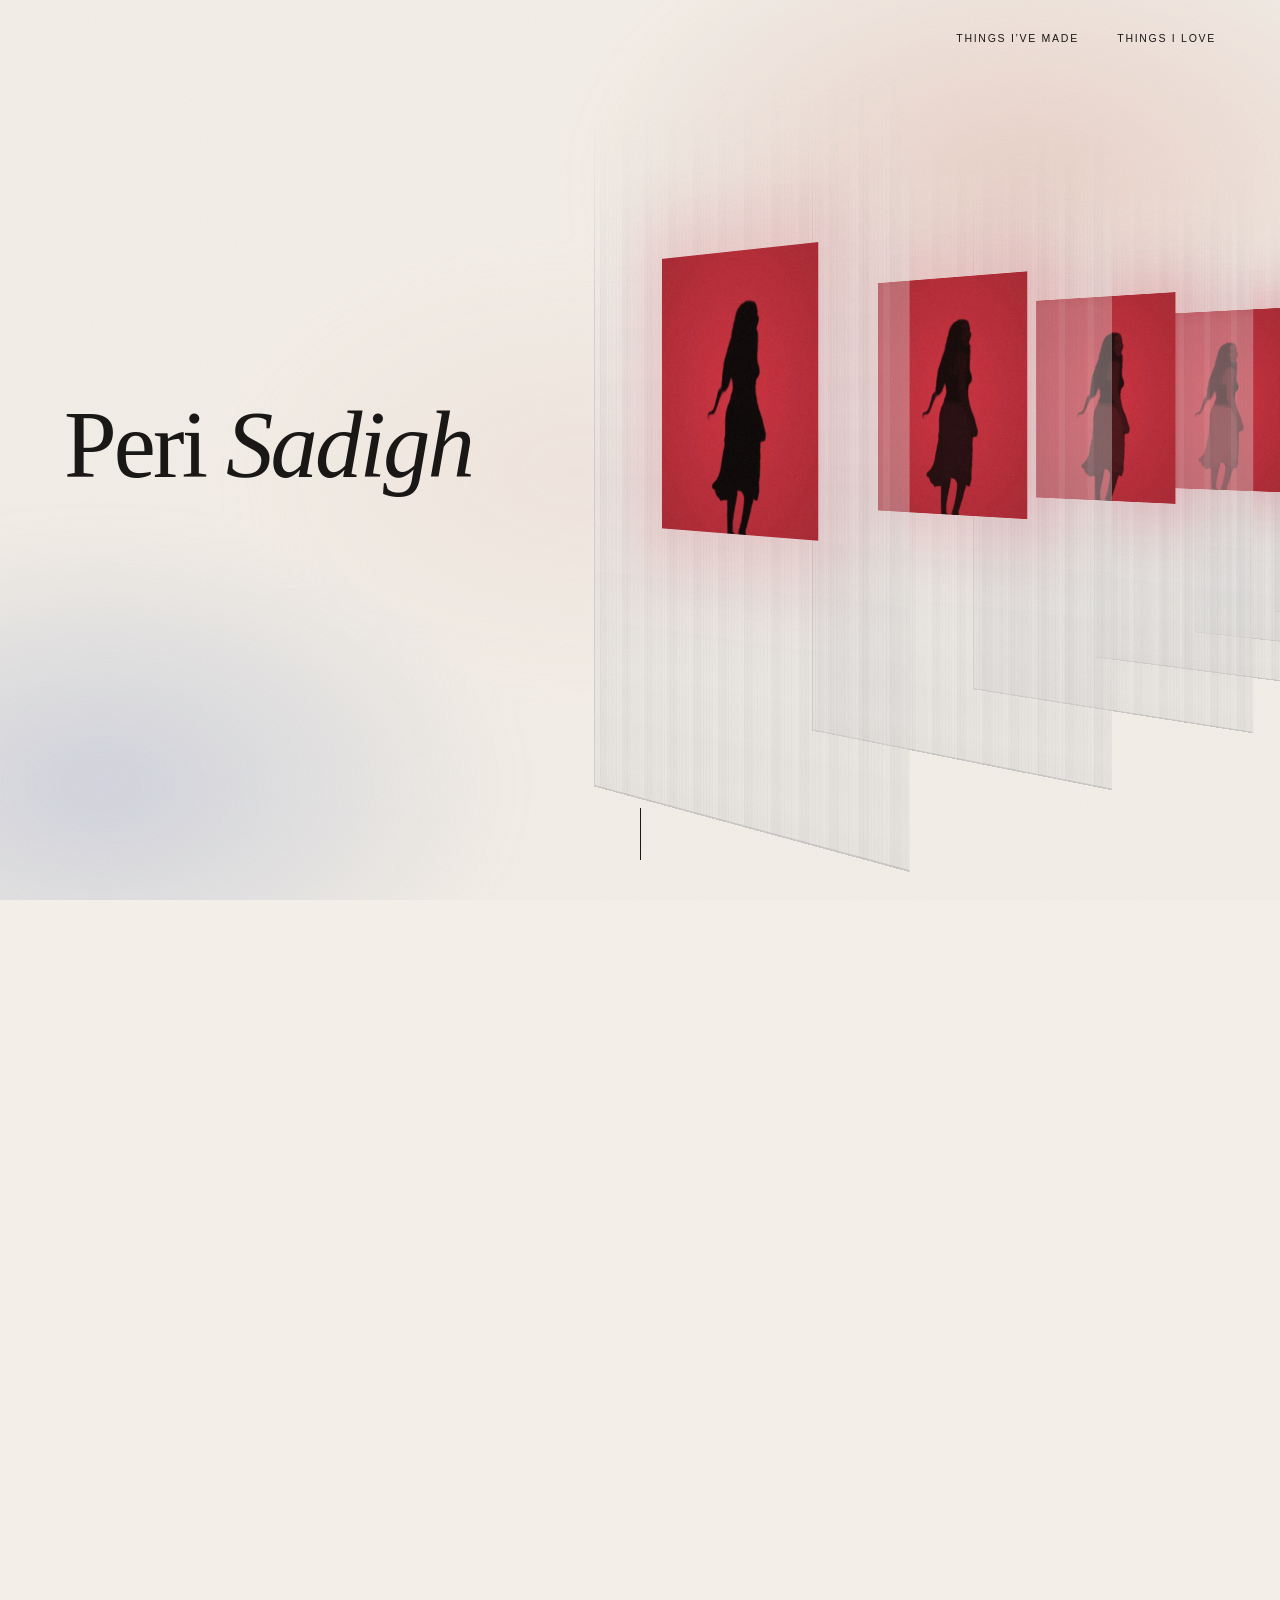
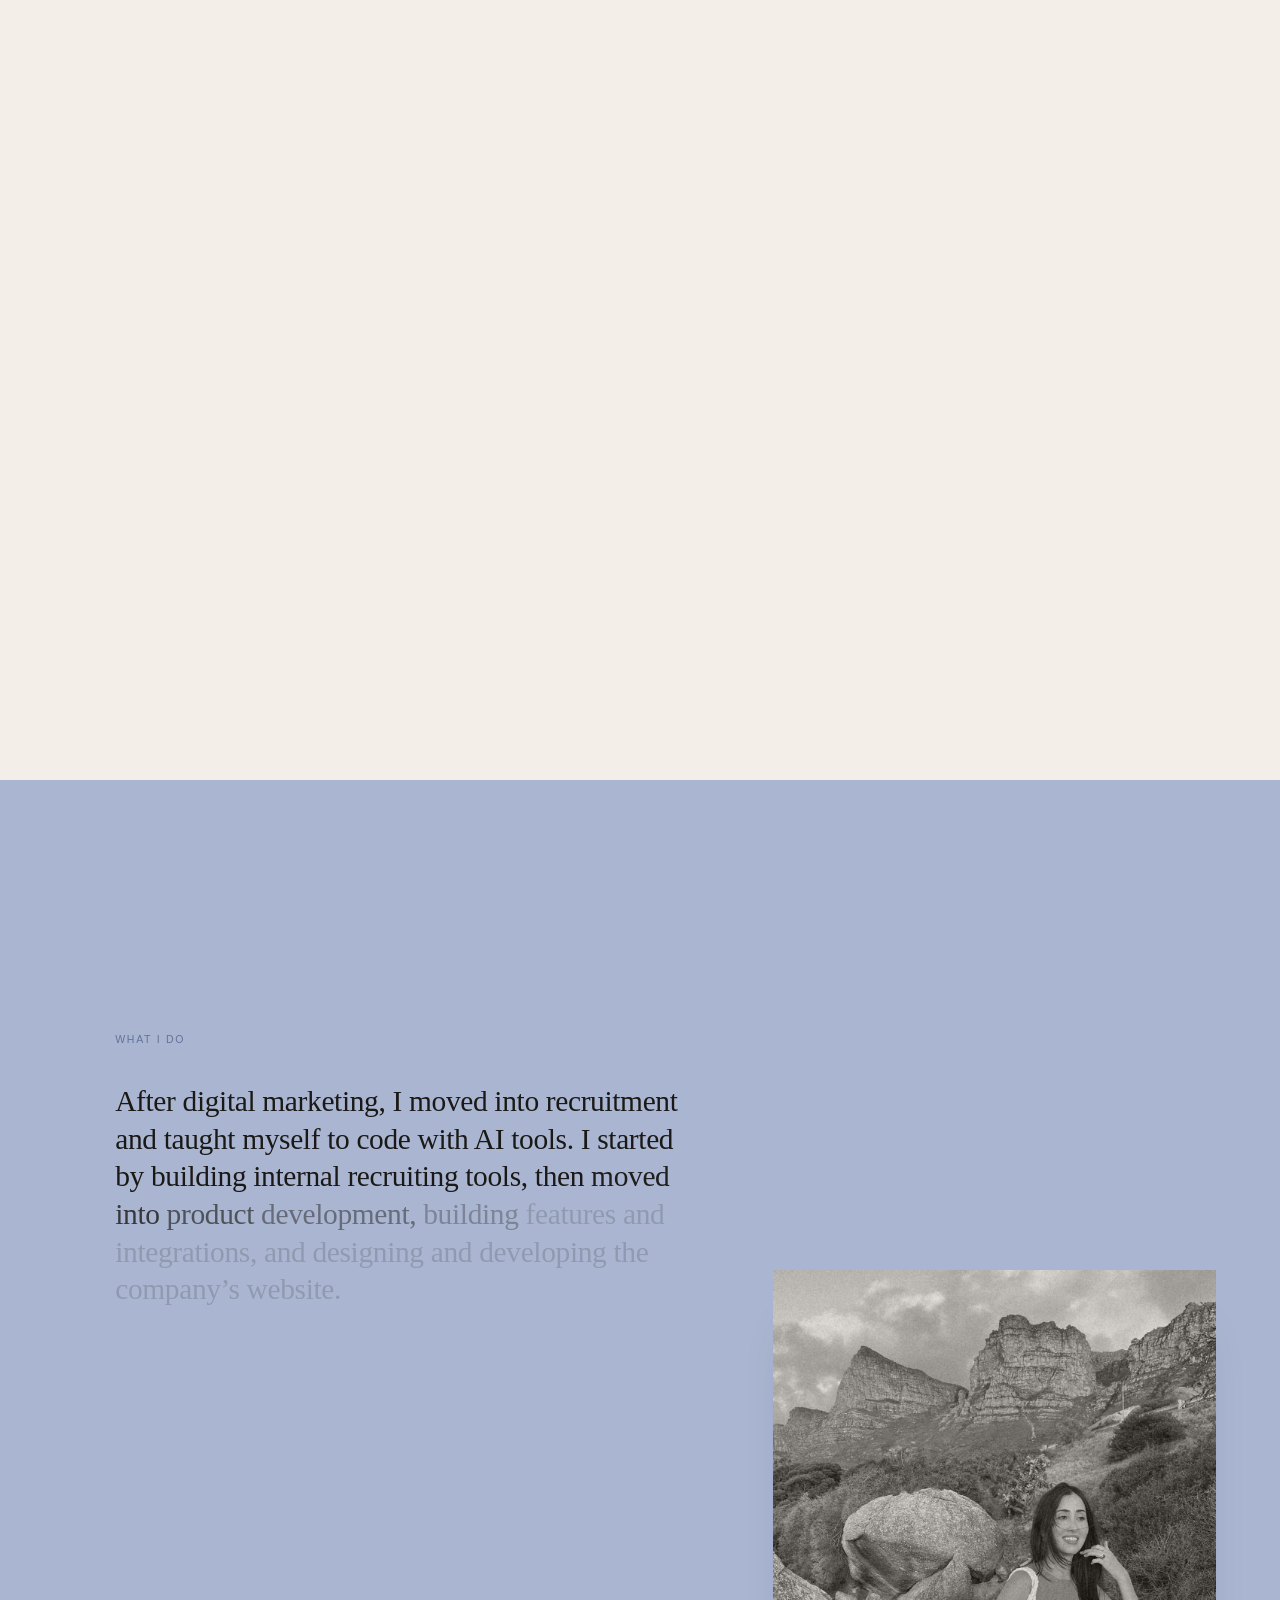
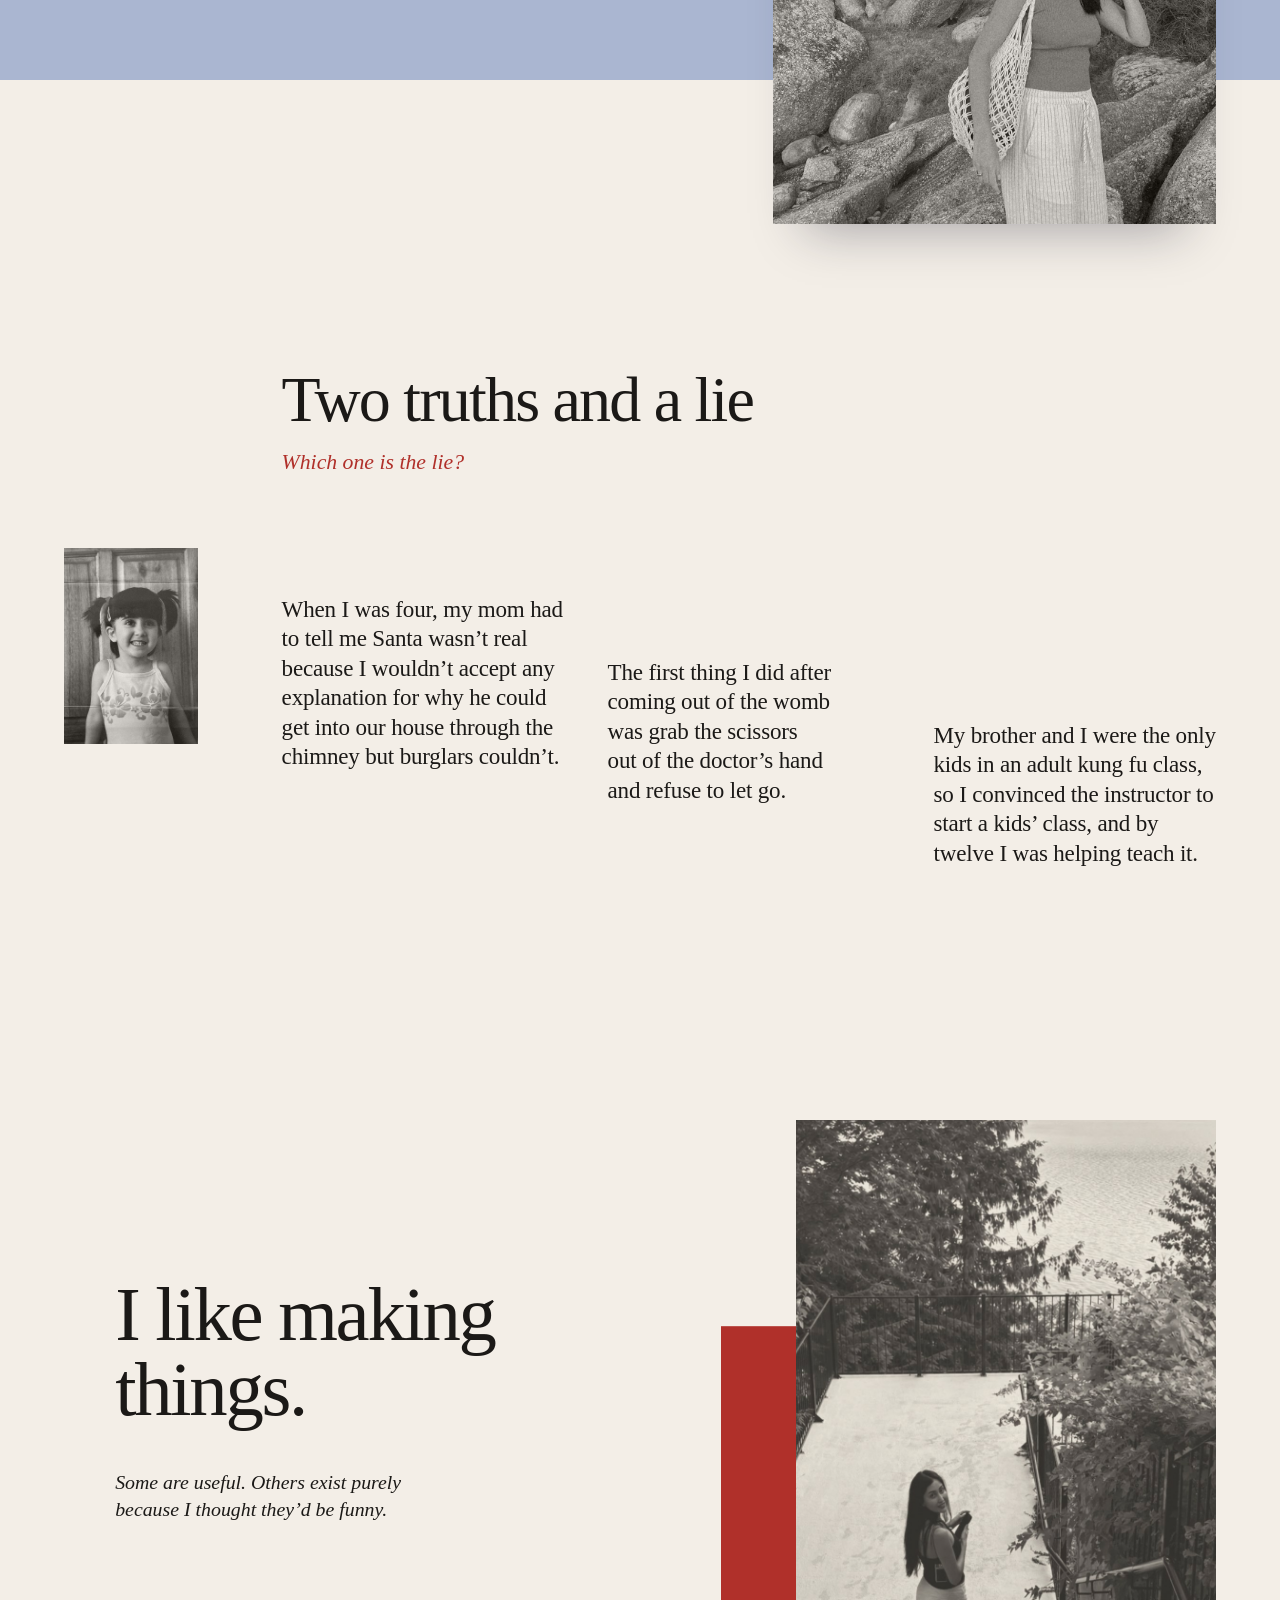
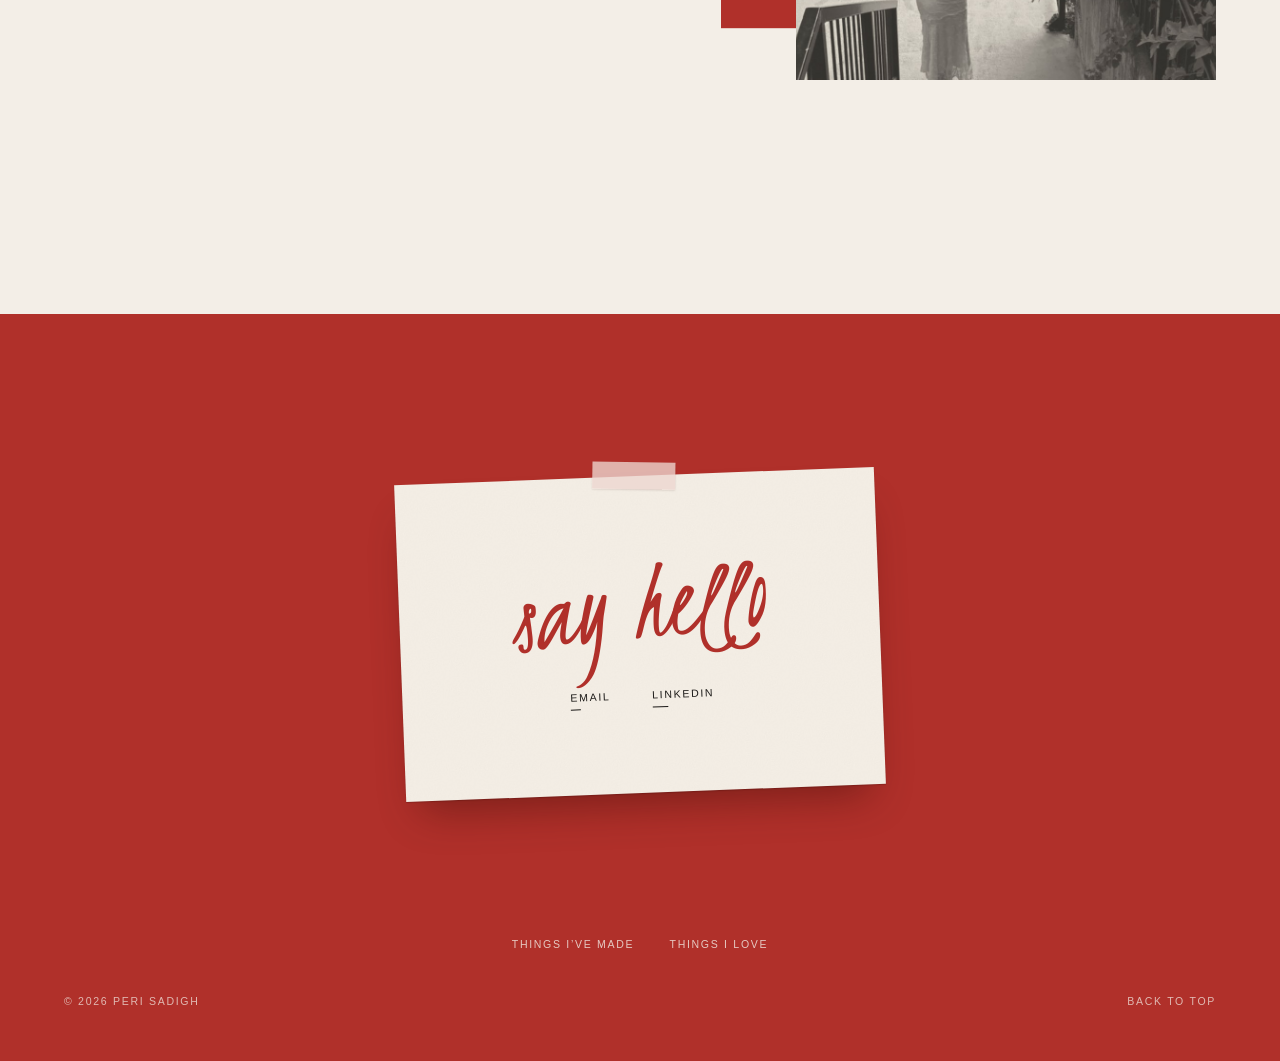
==== commit 56364031: "Opening: walk through a row of sheer panels as your silhouette fills in, then the last red square li" ====
--- a/index.html
+++ b/index.html
@@ -15,17 +15,23 @@
 body::after{content:"";position:fixed;inset:0;pointer-events:none;z-index:50;background:url(assets/grain.png) 0 0/220px 220px}
 .vh{position:absolute;width:1px;height:1px;overflow:hidden;clip:rect(0 0 0 0);white-space:nowrap}
 
-/* 1. the opening: one photo. Your figure repeats on sheer red sheets that recede like hanging fabric; scrolling folds them into one, the red lifts and the whole photo opens up */
-.open{position:relative;height:560svh}
+/* 1. the opening: sheer panels hang in a row, each holding a red square with your figure. The first figure is a dark silhouette; panel by panel it fills in with detail. Scrolling walks you through the row until the last square opens out into the whole photo. */
+.open{position:relative;height:620svh}
 .stage{position:sticky;top:0;height:100svh;overflow:clip}
 .stage .aura{z-index:0}
 .name{position:absolute;left:5vw;top:50%;margin:-.55em 0 0;z-index:8;font:300 clamp(3.2rem,7.4vw,8rem)/1 var(--serif);letter-spacing:-.03em;white-space:nowrap;transform-origin:0 0;will-change:transform}
 .name i{font-style:italic}
-.world{position:absolute;inset:0;z-index:2;perspective:1300px;perspective-origin:55% 50%}
-.ly{position:absolute;left:0;top:0;will-change:transform,opacity;transform-origin:50% 50%}
-.ly img{position:absolute;inset:0;width:100%;height:100%;object-fit:cover}
-.ly .full{opacity:0;object-position:54.3% 50%}
-.ly .dim{position:absolute;inset:0;background:linear-gradient(180deg,rgba(20,14,12,.25),rgba(20,14,12,.55));opacity:0}
+.world{position:absolute;inset:0;z-index:2;perspective:1100px;perspective-origin:88% 46%}
+.pn,.hero{position:absolute;left:0;top:0;transform-origin:50% 50%;will-change:transform,opacity}
+.pn .fab{position:absolute;inset:0;background:repeating-linear-gradient(90deg,rgba(80,82,90,.035) 0 1px,transparent 1px 5px),repeating-linear-gradient(90deg,rgba(255,255,255,.07) 0 9px,rgba(120,122,130,.035) 9px 23px,transparent 23px 41px),linear-gradient(180deg,rgba(243,240,236,0),rgba(243,240,236,.3) 30%,rgba(236,233,230,.34)),linear-gradient(180deg,rgba(160,162,170,0),rgba(150,152,160,.1) 55%,rgba(150,152,160,.14));border-left:1px solid rgba(105,110,118,.3);-webkit-mask-image:linear-gradient(180deg,transparent 2%,#000 30%);mask-image:linear-gradient(180deg,transparent 2%,#000 30%)}
+.pn .fab::after{content:"";position:absolute;left:0;right:0;bottom:0;height:2px;background:rgba(110,114,118,.22)}
+.pn .card,.hero{box-shadow:0 0 5rem 2.4rem rgba(214,86,104,.2)}
+.pn .card{position:absolute;left:25%;width:50%;top:24%;aspect-ratio:4/5}
+.pn .card img,.hero .tint{position:absolute;inset:0;width:100%;height:100%;display:block}
+.hero{overflow:hidden;background:#c43440}
+.hero .ph{position:absolute;left:0;top:0;max-width:none}
+.hero .tint{box-shadow:0 .6rem 1.2rem rgba(60,10,14,.28)}
+.hero .dim{position:absolute;inset:0;background:linear-gradient(180deg,rgba(20,14,12,.28),rgba(20,14,12,.58));opacity:0}
 .say{position:absolute;left:50%;top:50%;z-index:9;width:min(46rem,84vw);margin:0;transform:translate(-50%,-50%);text-align:center;font:300 clamp(1.75rem,3.1vw,3.3rem)/1.18 var(--serif);letter-spacing:-.015em;color:var(--paper);opacity:0}
 .say .sw{position:relative;white-space:nowrap}
 .say svg{position:absolute;overflow:visible;pointer-events:none}
@@ -35,7 +41,7 @@
 @keyframes drip{0%{transform:scaleY(0)}55%{transform:scaleY(1);opacity:1}100%{transform:scaleY(1);opacity:0}}
 header.site .logo{opacity:0}
 header.site.shown .logo{opacity:1}
-@media (max-width:760px){.open{height:460svh}.name{top:20%;left:16px;font-size:15.5vw;margin:0}.say{width:calc(100% - 32px);font-size:1.75rem}.world{perspective-origin:50% 60%}}
+@media (max-width:760px){.world{perspective-origin:95% 60%}.open{height:520svh}.name{top:17%;left:16px;font-size:15.5vw;margin:0}.say{width:calc(100% - 32px);font-size:1.75rem}.pn .card,.hero{box-shadow:0 0 3rem 1.4rem rgba(214,86,104,.2)}}
 
 /* 2. what I do: a dusty blue page with the photo breaking out of its foot */
 .wid{position:relative;background:var(--blue);display:grid;grid-template-columns:minmax(0,1fr) minmax(0,.78fr);column-gap:7vw;padding:24vh 5vw 0 9vw;min-height:100svh}
@@ -102,13 +108,14 @@
   <div class="aura" aria-hidden="true"></div>
   <h1 class="name">Peri <i>Sadigh</i></h1>
   <div class="world" aria-hidden="true">
-   <div class="ly"><img class="sh" src="assets/img/a/road-sheet.jpg" alt=""></div>
-   <div class="ly"><img class="sh" src="assets/img/a/road-sheet.jpg" alt=""></div>
-   <div class="ly"><img class="sh" src="assets/img/a/road-sheet.jpg" alt=""></div>
-   <div class="ly"><img class="sh" src="assets/img/a/road-sheet.jpg" alt=""></div>
-   <div class="ly"><img class="sh" src="assets/img/a/road-sheet.jpg" alt=""></div>
-   <div class="ly"><img class="sh" src="assets/img/a/road-sheet.jpg" alt=""></div>
-   <div class="ly f"><img class="full" src="assets/img/a/road-blur.jpg" alt=""><img class="sh" src="assets/img/a/road-sheet.jpg" alt=""><i class="dim"></i></div>
+   <div class="pn"><i class="fab"></i><div class="card"><img src="assets/img/a/fig-0.jpg" alt=""></div></div>
+   <div class="pn"><i class="fab"></i><div class="card"><img src="assets/img/a/fig-1.jpg" alt=""></div></div>
+   <div class="pn"><i class="fab"></i><div class="card"><img src="assets/img/a/fig-2.jpg" alt=""></div></div>
+   <div class="pn"><i class="fab"></i><div class="card"><img src="assets/img/a/fig-3.jpg" alt=""></div></div>
+   <div class="pn"><i class="fab"></i><div class="card"><img src="assets/img/a/fig-4.jpg" alt=""></div></div>
+   <div class="pn"><i class="fab"></i><div class="card"><img src="assets/img/a/fig-5.jpg" alt=""></div></div>
+   <div class="pn last"><i class="fab"></i></div>
+   <div class="hero"><img class="ph" src="assets/img/a/road-blur.jpg" alt=""><img class="tint" src="assets/img/a/fig-6.jpg" alt=""><i class="dim"></i></div>
   </div>
   <p class="say">I studied biomedical science, then got a job in digital marketing and <span class="sw">somehow ended up</span> building software at a startup.</p>
   <div class="cue" aria-hidden="true"></div>
@@ -171,32 +178,45 @@
 window.spline=spline;
 
 /* ---------- the opening ---------- */
-var sec=document.getElementById('open'),nm=sec.querySelector('.name'),ly=[].slice.call(sec.querySelectorAll('.ly')).reverse(),fr=ly[0],say=sec.querySelector('.say'),sw=say.querySelector('.sw'),cue=sec.querySelector('.cue'),
- logo=document.querySelector('header.site .logo'),hd=document.querySelector('header.site'),N=ly.length,W,H,sm,lw,lh,cx,cy,n0,l0,ring=null,cur=0,tgt=0,raf=0,last=0,
- full=fr.querySelector('.full'),dim=fr.querySelector('.dim');
-function meas(){W=innerWidth;H=innerHeight;sm=W<761;lh=sm?H*.46:H*.64;lw=lh*.75;cx=sm?W*.5:W*.6;cy=sm?H*.62:H*.52;
- ly.forEach(function(e){e.style.width=lw+'px';e.style.height=lh+'px'});
+var sec=document.getElementById('open'),nm=sec.querySelector('.name'),pn=[].slice.call(sec.querySelectorAll('.pn')),hero=sec.querySelector('.hero'),ph=hero.querySelector('.ph'),tint=hero.querySelector('.tint'),dim=hero.querySelector('.dim'),
+ say=sec.querySelector('.say'),sw=say.querySelector('.sw'),cue=sec.querySelector('.cue'),logo=document.querySelector('header.site .logo'),hd=document.querySelector('header.site'),
+ N=pn.length,W,H,sm,pw,phh,cw,ch,ax,ay,sx,sz,ry0,n0,l0,ring=null,cur=0,tgt=0,raf=0,last=0;
+/* the photo is 1600x1200; the red squares show the part from x486 y340, 688 wide and 860 tall */
+var IW=1600,IH=1200,CX=486,CY=340,CWp=688,CHp=860;
+function meas(){W=innerWidth;H=innerHeight;sm=W<761;
+ phh=sm?H*.62:H*.9;pw=phh*(sm?.66:.6);cw=pw*.5;ch=cw*1.25;
+ ax=sm?W*.4:W*.5;ay=sm?H*.62:H*.5;sx=sm?W*.22:W*.15;sz=sm?200:230;ry0=sm?-28:-30;
+ pn.forEach(function(e){e.style.width=pw+'px';e.style.height=phh+'px'});
  nm.style.transform='none';n0=nm.getBoundingClientRect();l0=logo.getBoundingClientRect();
  if(!ring){ring=document.createElementNS('http://www.w3.org/2000/svg','svg');ring.appendChild(document.createElementNS('http://www.w3.org/2000/svg','path'));say.appendChild(ring)}
  var pad=sm?6:12,sr=sw.getBoundingClientRect(),pr=say.getBoundingClientRect(),g=ringPath(sr.width,sr.height*.5,pad);
  ring.setAttribute('width',g.W);ring.setAttribute('height',g.H);ring.setAttribute('viewBox','0 0 '+g.W+' '+g.H);ring.style.left=(sr.left-pr.left-pad*2)+'px';ring.style.top=(sr.top-pr.top+sr.height*.25-pad*2)+'px';
  var rp=ring.firstChild;rp.setAttribute('d',g.d);rp.setAttribute('pathLength','1')}
+function tf(x,y,z,r,w,h){return 'translate3d('+(x-w/2).toFixed(1)+'px,'+(y-h/2).toFixed(1)+'px,'+z.toFixed(1)+'px) rotateY('+r.toFixed(2)+'deg)'}
 function draw(p){
  /* the name glides up into the corner and becomes the header */
- var t1=ease(seg(p,0,.13));nm.style.transform='translate('+L(0,l0.left-n0.left,t1).toFixed(1)+'px,'+L(0,l0.top-n0.top,t1).toFixed(1)+'px) scale('+L(1,l0.width/n0.width,t1).toFixed(4)+')';
- nm.style.opacity=t1>=.999?0:1;hd.classList.toggle('shown',t1>=.999||p>.13);cue.style.opacity=Math.max(0,1-p*30);
- /* the sheets fold together, the red lifts, the photo opens to the edges */
- var t2=ease(seg(p,.06,.44)),t3=ease(seg(p,.44,.6)),t4=ease(seg(p,.6,.78)),t5=seg(p,.8,.9);
- var fx=L(cx,W*.5,sm?1:t2),fy=L(cy,H*.5,t4),fw=L(lw,W,t4),fh=L(lh,H,t4);
- fr.style.width=fw.toFixed(1)+'px';fr.style.height=fh.toFixed(1)+'px';
- ly.forEach(function(e,i){var d=i*(1-t2),x=fx+d*W*(sm?.085:.06),y=fy-d*H*.012,z=-d*(sm?240:300),ry=-38*(1-t2),o=i?(.86-i*.08)*(1-t2):1,w=i?lw:fw,h=i?lh:fh;
-  e.style.transform='translate3d('+(x-w/2).toFixed(1)+'px,'+(y-h/2).toFixed(1)+'px,'+z.toFixed(1)+'px) rotateY('+ry.toFixed(2)+'deg)';
-  e.style.opacity=Math.max(0,o).toFixed(3);e.style.zIndex=100-i;
-  e.querySelector('.sh').style.opacity=(i?.6-i*.04:.8*(1-t3)).toFixed(3)});
- full.style.opacity=t3.toFixed(3);dim.style.opacity=t5.toFixed(3);
- sec.setAttribute('data-tone',t4>.55?'dark':'');
+ var t1=ease(seg(p,0,.12));nm.style.transform='translate('+L(0,l0.left-n0.left,t1).toFixed(1)+'px,'+L(0,l0.top-n0.top,t1).toFixed(1)+'px) scale('+L(1,l0.width/n0.width,t1).toFixed(4)+')';
+ nm.style.opacity=t1>=.999?0:1;hd.classList.toggle('shown',t1>=.999||p>.12);cue.style.opacity=Math.max(0,1-p*30);
+ /* walk along the row of panels */
+ var c=L(-.35,N-1,ease(seg(p,.03,.6))),f=ease(seg(p,.58,.7)),t3=ease(seg(p,.64,.74)),e=ease(seg(p,.72,.86)),t5=seg(p,.86,.93);
+ var cyo=-phh*.5+phh*.24+ch*.5;/* where a square sits inside its panel */
+ pn.forEach(function(el,k){var d=k-c,x=ax+d*sx,z=-d*sz,o=d<0?Math.max(0,1+d/.85):1,r=ry0;
+  if(k===N-1){x=L(x,W/2,f);r=L(ry0,0,f);o=1-f}
+  el.style.transform=tf(x,ay,z,r,pw,phh);el.style.opacity=o.toFixed(3);el.style.zIndex=200-k*2;
+  if(k===N-1){/* the last square is the photo itself */
+   var hw=L(cw,sm?W*.72:H*.62*.8,f),hh=hw*1.25,hx=x,hy=L(ay+cyo,H/2,f),
+    bw=L(hw,W,e),bh=L(hh,H,e),bx=L(hx,W/2,e),by=L(hy,H/2,e);
+   hero.style.width=bw.toFixed(1)+'px';hero.style.height=bh.toFixed(1)+'px';hero.style.zIndex=200-k*2+1;
+   hero.style.transform=tf(bx,by,L(z,0,f),r,bw,bh);
+   /* the picture inside: from the crop around you to the whole scene */
+   var s0=hw/CWp,cs=Math.max(W/IW,H/IH),iw=L(IW*s0,IW*cs,e),ih=L(IH*s0,IH*cs,e),il=L(-CX*s0,(W-IW*cs)/2,e),it=L(-CY*s0,(H-IH*cs)/2,e);
+   ph.style.width=iw.toFixed(1)+'px';ph.style.height=ih.toFixed(1)+'px';ph.style.transform='translate('+il.toFixed(1)+'px,'+it.toFixed(1)+'px)';
+   ph.style.opacity=1;tint.style.clipPath='inset(0 0 '+(t3*100).toFixed(2)+'% 0)';tint.style.opacity=1;
+   hero.style.boxShadow=e>0?'none':'';}});
+ dim.style.opacity=t5.toFixed(3);
+ sec.setAttribute('data-tone',e>.55?'dark':'');
  say.style.opacity=t5;say.style.filter=t5<1?'blur('+((1-t5)*10).toFixed(1)+'px)':'none';
- if(ring)ring.firstChild.style.strokeDashoffset=(1-ease(seg(p,.91,.99))).toFixed(3);
+ if(ring)ring.firstChild.style.strokeDashoffset=(1-ease(seg(p,.93,.99))).toFixed(3);
  dispatchEvent(new Event('scroll'))}
 function tick(ts){raf=1;var dt=last?Math.min(.05,(ts-last)/1000):.016;last=ts;cur+=(tgt-cur)*(1-Math.exp(-dt*7));if(Math.abs(tgt-cur)<.0003)cur=tgt;draw(cur);raf=0;if(cur!==tgt)raf=requestAnimationFrame(tick);else last=0}
 function on(){var b=sec.getBoundingClientRect();tgt=Math.min(1,Math.max(0,-b.top/Math.max(1,b.height-innerHeight)));if(!raf&&Math.abs(tgt-cur)>.0003)raf=requestAnimationFrame(tick)}
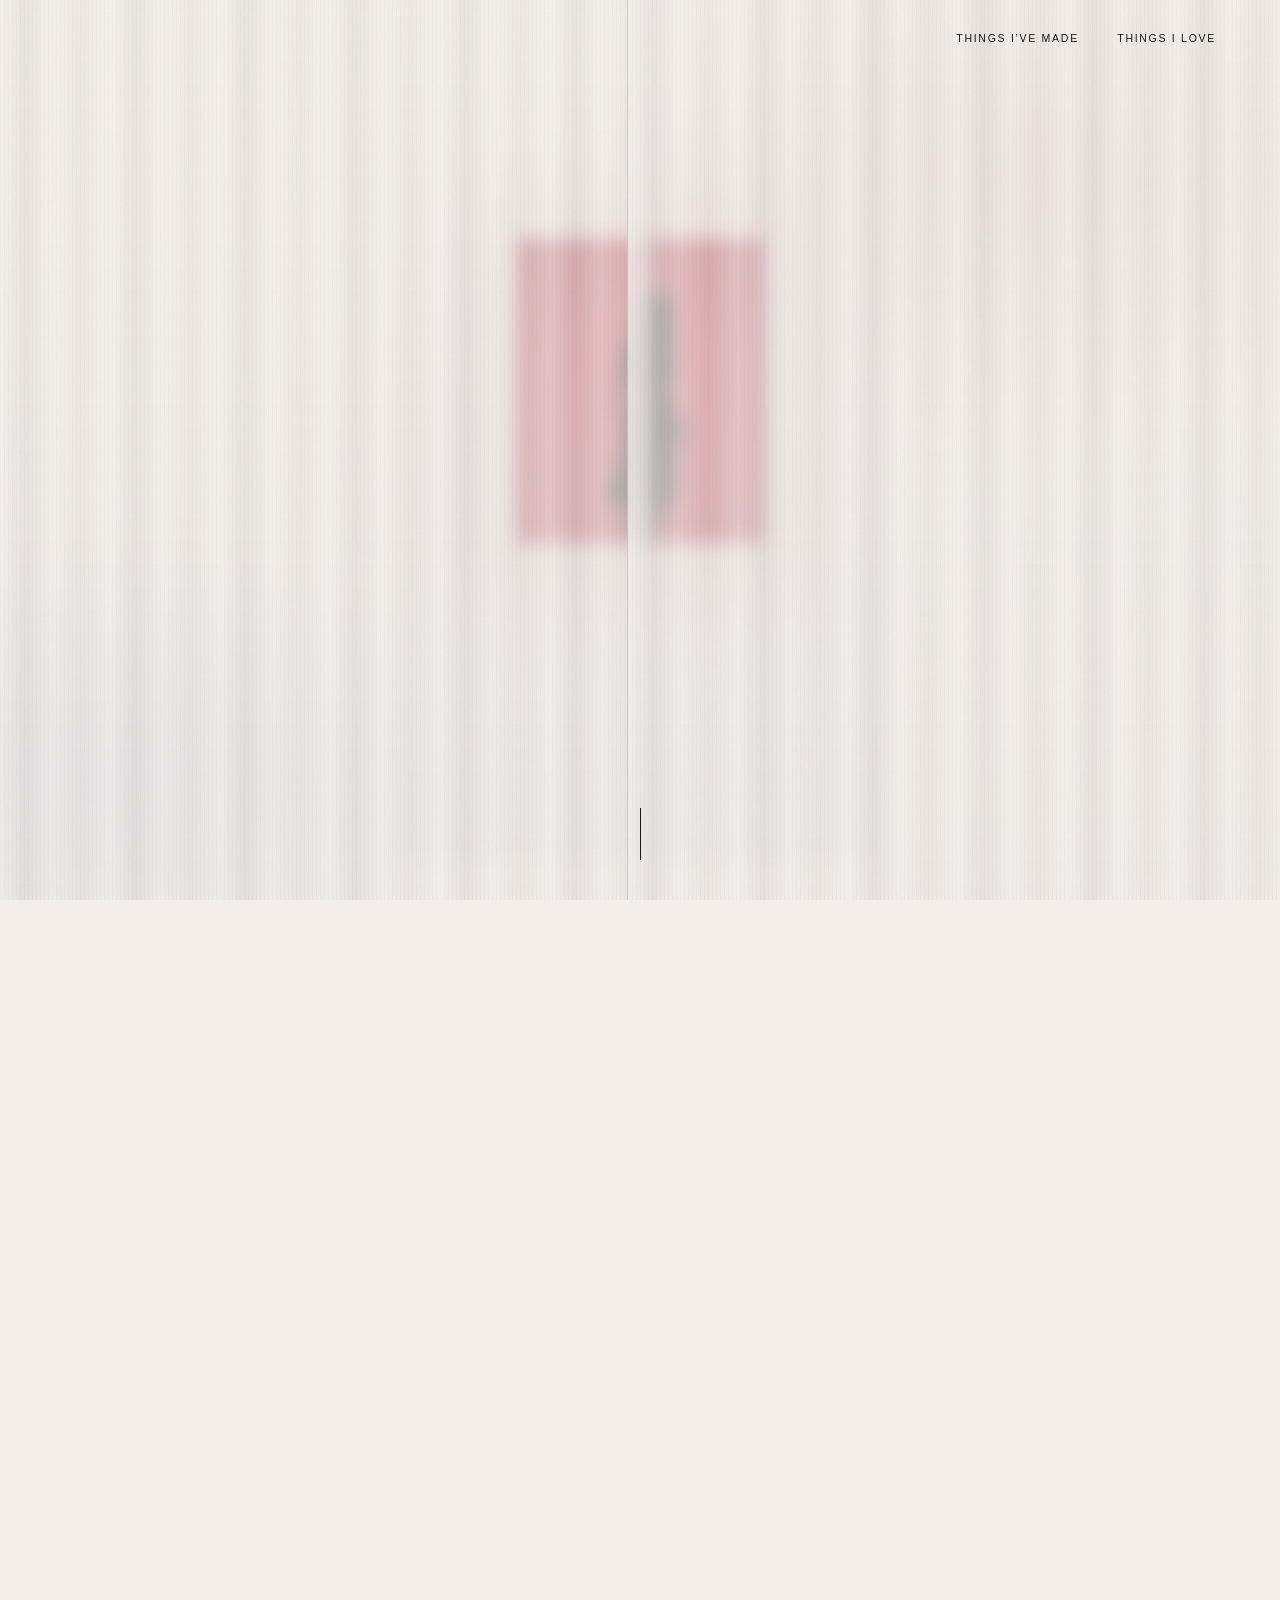
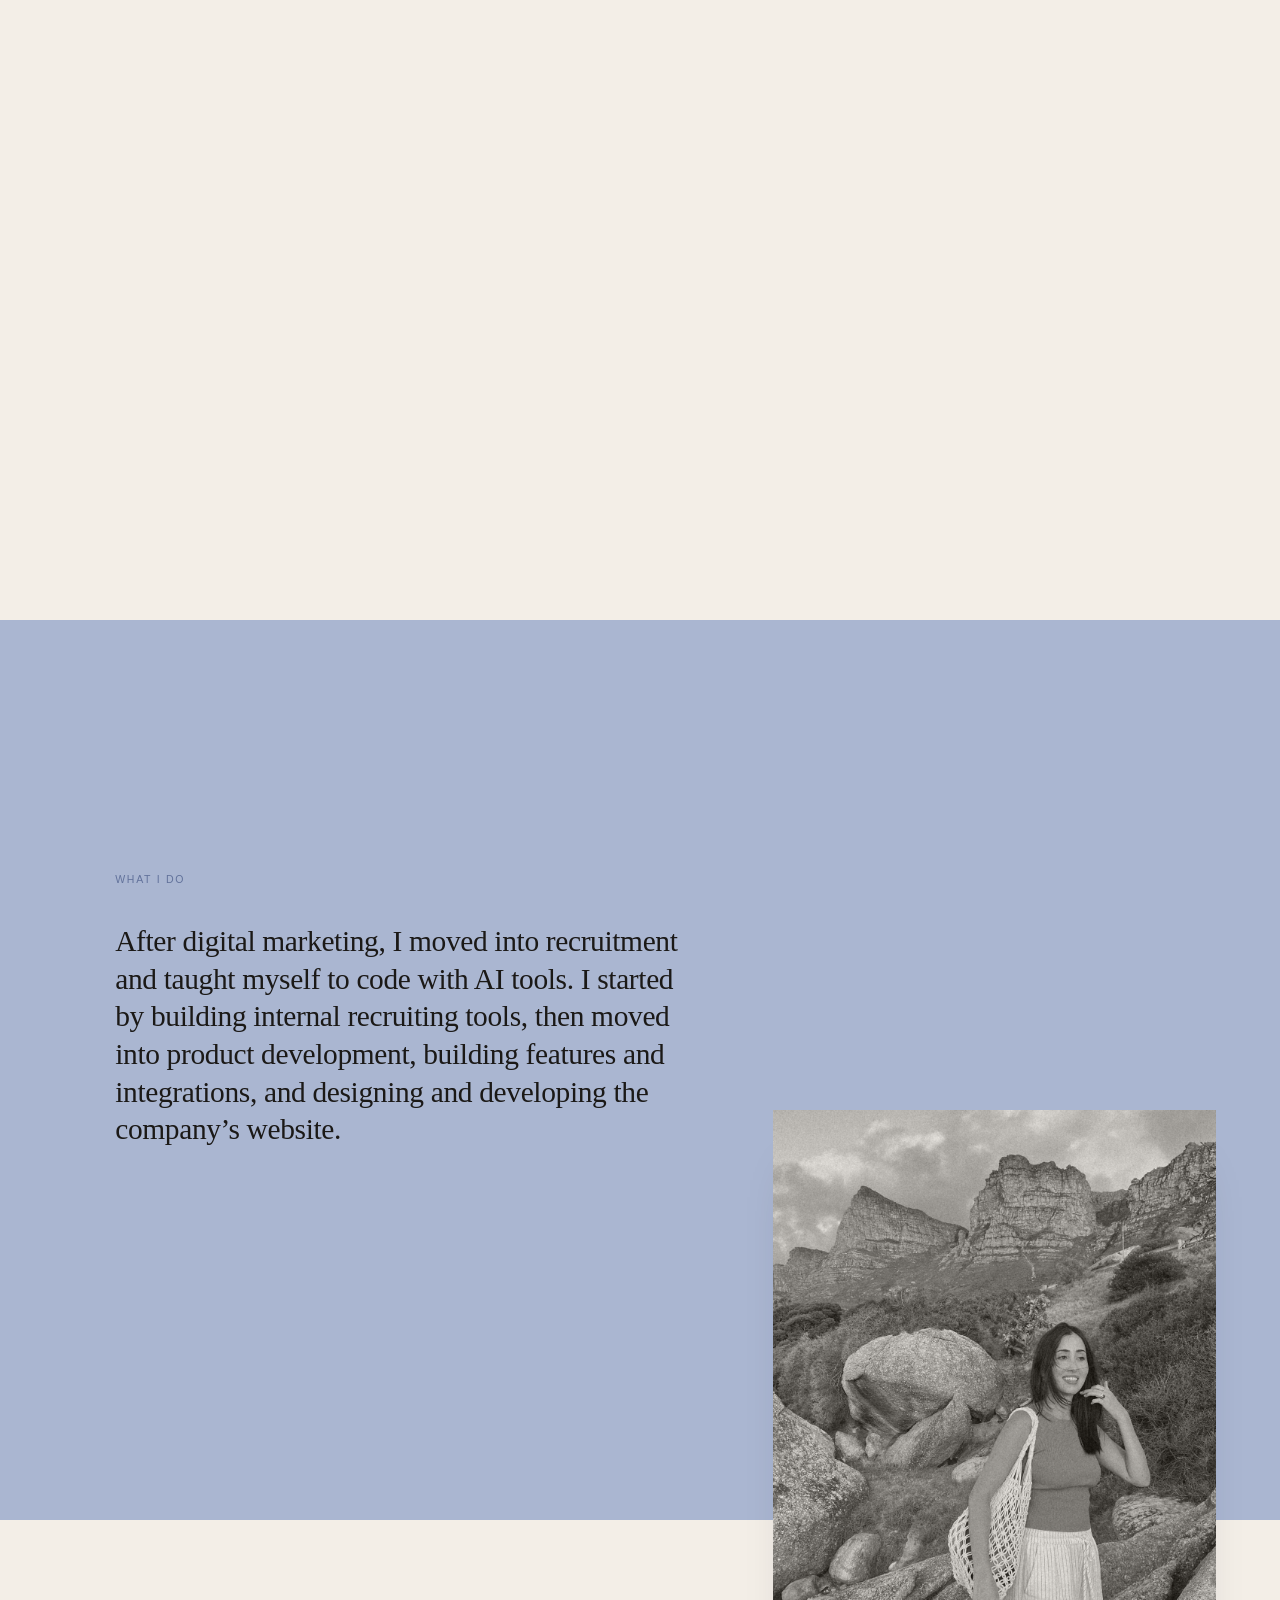
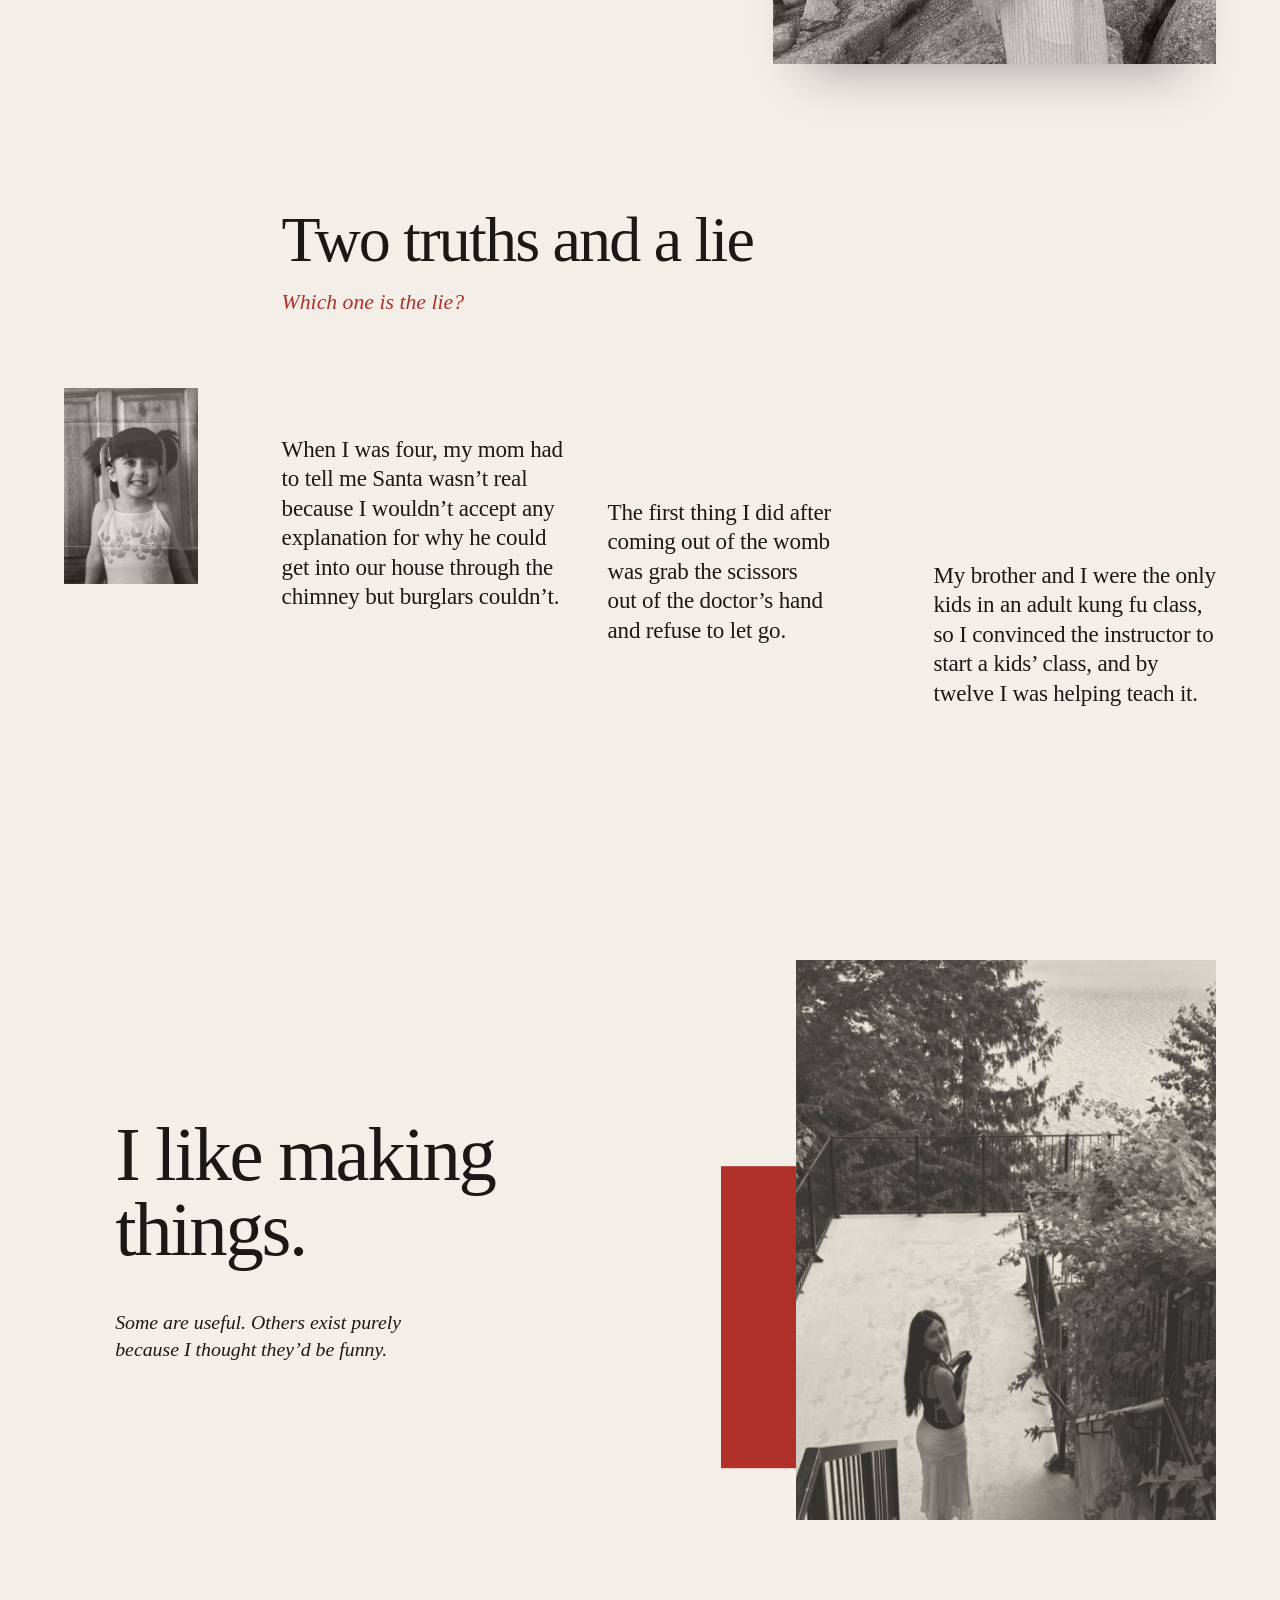
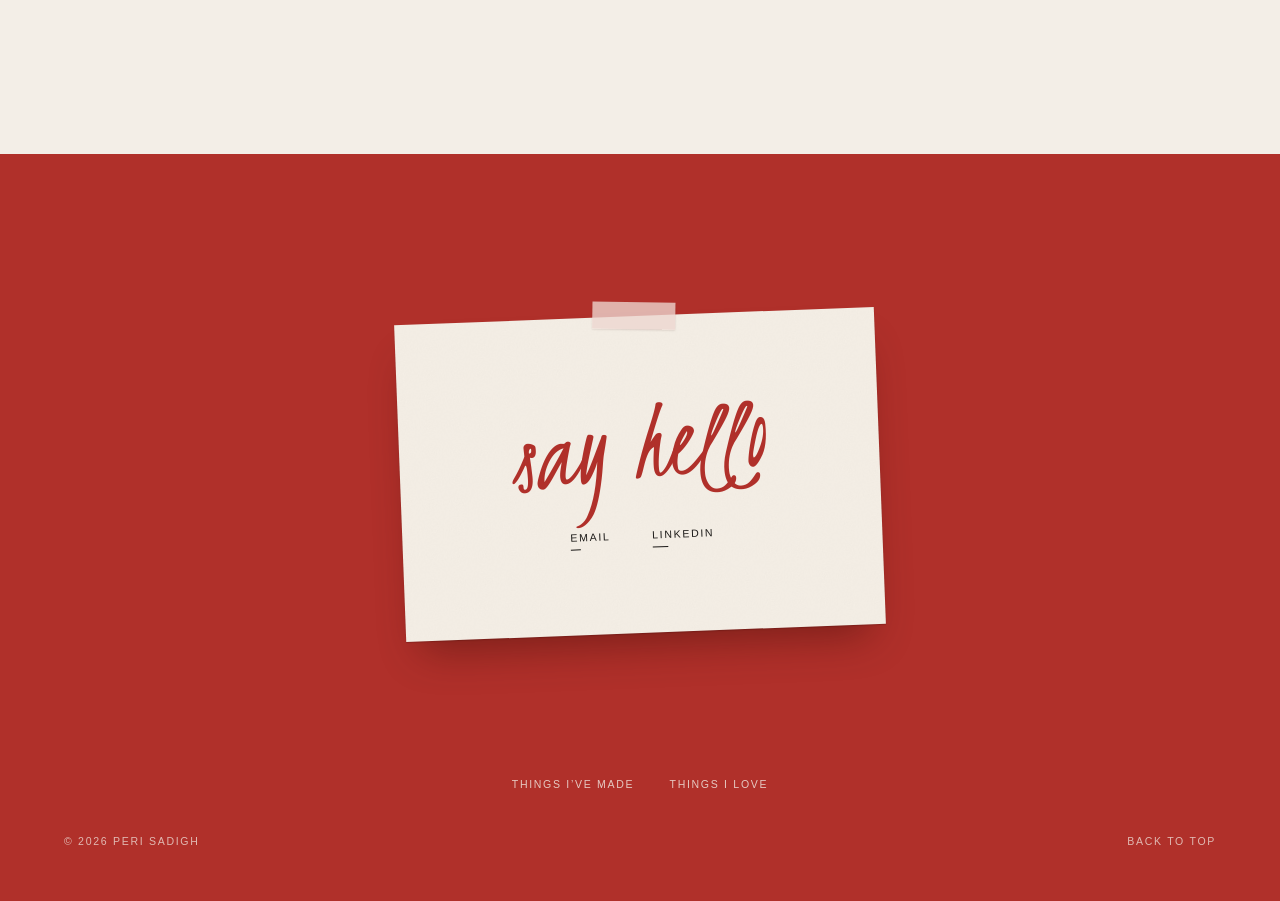
==== commit f863076d: "Opening: curtains part, the square fans into layers, the photo opens, then the name arrives Co-Autho" ====
--- a/index.html
+++ b/index.html
@@ -16,11 +16,14 @@
 .vh{position:absolute;width:1px;height:1px;overflow:hidden;clip:rect(0 0 0 0);white-space:nowrap}
 
 /* 1. the opening: sheer panels hang in a row, each holding a red square with your figure. The first figure is a dark silhouette; panel by panel it fills in with detail. Scrolling walks you through the row until the last square opens out into the whole photo. */
-.open{position:relative;height:620svh}
+.open{position:relative;height:780svh}
 .stage{position:sticky;top:0;height:100svh;overflow:clip}
 .stage .aura{z-index:0}
-.name{position:absolute;left:5vw;top:50%;margin:-.55em 0 0;z-index:8;font:300 clamp(3.2rem,7.4vw,8rem)/1 var(--serif);letter-spacing:-.03em;white-space:nowrap;transform-origin:0 0;will-change:transform}
+.name{position:absolute;left:50%;top:50%;translate:-50% -50%;margin:0;z-index:9;color:var(--paper);opacity:0;font:300 clamp(3.2rem,7.4vw,8rem)/1 var(--serif);letter-spacing:-.03em;white-space:nowrap;transform-origin:0 0;will-change:transform}
 .name i{font-style:italic}
+.drape{position:absolute;top:-2vh;bottom:-2vh;width:51vw;z-index:7;pointer-events:none;will-change:transform;background:repeating-linear-gradient(90deg,rgba(80,80,90,.03) 0 1px,transparent 1px 4px),repeating-linear-gradient(90deg,rgba(255,255,255,.3) 0,rgba(196,193,198,.17) 26px,rgba(255,255,255,.26) 50px,rgba(214,211,214,.1) 81px,rgba(255,255,255,.3) 110px),linear-gradient(180deg,rgba(241,237,233,.6),rgba(237,233,230,.76));-webkit-backdrop-filter:blur(9px);backdrop-filter:blur(9px)}
+.drape.l{left:0;transform-origin:0 50%;border-right:1px solid rgba(120,118,122,.28)}
+.drape.r{right:0;transform-origin:100% 50%;border-left:1px solid rgba(120,118,122,.28)}
 .world{position:absolute;inset:0;z-index:2;perspective:1100px;perspective-origin:88% 46%}
 .pn,.hero{position:absolute;left:0;top:0;transform-origin:50% 50%;will-change:transform,opacity}
 .pn .fab{position:absolute;inset:0;background:repeating-linear-gradient(90deg,rgba(80,82,90,.035) 0 1px,transparent 1px 5px),repeating-linear-gradient(90deg,rgba(255,255,255,.07) 0 9px,rgba(120,122,130,.035) 9px 23px,transparent 23px 41px),linear-gradient(180deg,rgba(243,240,236,0),rgba(243,240,236,.3) 30%,rgba(236,233,230,.34)),linear-gradient(180deg,rgba(160,162,170,0),rgba(150,152,160,.1) 55%,rgba(150,152,160,.14));border-left:1px solid rgba(105,110,118,.3);-webkit-mask-image:linear-gradient(180deg,transparent 2%,#000 30%);mask-image:linear-gradient(180deg,transparent 2%,#000 30%)}
@@ -41,7 +44,7 @@
 @keyframes drip{0%{transform:scaleY(0)}55%{transform:scaleY(1);opacity:1}100%{transform:scaleY(1);opacity:0}}
 header.site .logo{opacity:0}
 header.site.shown .logo{opacity:1}
-@media (max-width:760px){.world{perspective-origin:95% 60%}.open{height:520svh}.name{top:17%;left:16px;font-size:15.5vw;margin:0}.say{width:calc(100% - 32px);font-size:1.75rem}.pn .card,.hero{box-shadow:0 0 3rem 1.4rem rgba(214,86,104,.2)}}
+@media (max-width:760px){.world{perspective-origin:95% 60%}.open{height:640svh}.name{font-size:15.5vw}.say{width:calc(100% - 32px);font-size:1.75rem}.pn .card,.hero{box-shadow:0 0 3rem 1.4rem rgba(214,86,104,.2)}}
 
 /* 2. what I do: a dusty blue page with the photo breaking out of its foot */
 .wid{position:relative;background:var(--blue);display:grid;grid-template-columns:minmax(0,1fr) minmax(0,.78fr);column-gap:7vw;padding:24vh 5vw 0 9vw;min-height:100svh}
@@ -106,7 +109,6 @@
 <section class="open" id="open" aria-label="Peri Sadigh" data-tone="">
  <div class="stage">
   <div class="aura" aria-hidden="true"></div>
-  <h1 class="name">Peri <i>Sadigh</i></h1>
   <div class="world" aria-hidden="true">
    <div class="pn"><i class="fab"></i><div class="card"><img src="assets/img/a/fig-0.jpg" alt=""></div></div>
    <div class="pn"><i class="fab"></i><div class="card"><img src="assets/img/a/fig-1.jpg" alt=""></div></div>
@@ -117,6 +119,8 @@
    <div class="pn last"><i class="fab"></i></div>
    <div class="hero"><img class="ph" src="assets/img/a/road-blur.jpg" alt=""><img class="tint" src="assets/img/a/fig-6.jpg" alt=""><i class="dim"></i></div>
   </div>
+  <i class="drape l" aria-hidden="true"></i><i class="drape r" aria-hidden="true"></i>
+  <h1 class="name">Peri <i>Sadigh</i></h1>
   <p class="say">I studied biomedical science, then got a job in digital marketing and <span class="sw">somehow ended up</span> building software at a startup.</p>
   <div class="cue" aria-hidden="true"></div>
  </div>
@@ -179,7 +183,7 @@
 
 /* ---------- the opening ---------- */
 var sec=document.getElementById('open'),nm=sec.querySelector('.name'),pn=[].slice.call(sec.querySelectorAll('.pn')),hero=sec.querySelector('.hero'),ph=hero.querySelector('.ph'),tint=hero.querySelector('.tint'),dim=hero.querySelector('.dim'),
- say=sec.querySelector('.say'),sw=say.querySelector('.sw'),cue=sec.querySelector('.cue'),logo=document.querySelector('header.site .logo'),hd=document.querySelector('header.site'),
+ say=sec.querySelector('.say'),dl=sec.querySelector('.drape.l'),dr=sec.querySelector('.drape.r'),sw=say.querySelector('.sw'),cue=sec.querySelector('.cue'),logo=document.querySelector('header.site .logo'),hd=document.querySelector('header.site'),
  N=pn.length,W,H,sm,pw,phh,cw,ch,ax,ay,sx,sz,ry0,n0,l0,ring=null,cur=0,tgt=0,raf=0,last=0;
 /* the photo is 1600x1200; the red squares show the part from x486 y340, 688 wide and 860 tall */
 var IW=1600,IH=1200,CX=486,CY=340,CWp=688,CHp=860;
@@ -194,20 +198,27 @@
  var rp=ring.firstChild;rp.setAttribute('d',g.d);rp.setAttribute('pathLength','1')}
 function tf(x,y,z,r,w,h){return 'translate3d('+(x-w/2).toFixed(1)+'px,'+(y-h/2).toFixed(1)+'px,'+z.toFixed(1)+'px) rotateY('+r.toFixed(2)+'deg)'}
 function draw(p){
- /* the name glides up into the corner and becomes the header */
- var t1=ease(seg(p,0,.12));nm.style.transform='translate('+L(0,l0.left-n0.left,t1).toFixed(1)+'px,'+L(0,l0.top-n0.top,t1).toFixed(1)+'px) scale('+L(1,l0.width/n0.width,t1).toFixed(4)+')';
- nm.style.opacity=t1>=.999?0:1;hd.classList.toggle('shown',t1>=.999||p>.12);cue.style.opacity=Math.max(0,1-p*30);
- /* walk along the row of panels */
- var c=L(-.35,N-1,ease(seg(p,.03,.6))),f=ease(seg(p,.58,.7)),t3=ease(seg(p,.64,.74)),e=ease(seg(p,.72,.86)),t5=seg(p,.86,.93);
+ /* 1. sheer curtains part */
+ var t0=ease(seg(p,0,.11));cue.style.opacity=Math.max(0,1-p*30);
+ dl.style.transform='translate3d('+(-t0*W*.5).toFixed(1)+'px,0,0) scaleX('+(1-t0*.55).toFixed(3)+')';dr.style.transform='translate3d('+(t0*W*.5).toFixed(1)+'px,0,0) scaleX('+(1-t0*.55).toFixed(3)+')';
+ dl.style.opacity=dr.style.opacity=(1-seg(p,.07,.12)).toFixed(3);
+ /* 2. the one square fans out into a row of layers, 3. you walk along it */
+ var u=ease(seg(p,.09,.25)),c=L(-.35,N-1,ease(seg(p,.24,.6))),f=ease(seg(p,.58,.68)),t3=ease(seg(p,.64,.73)),e=ease(seg(p,.7,.82)),
+  tn=seg(p,.81,.86),t1=ease(seg(p,.88,.93)),t5=seg(p,.91,.96);
+ /* 4. your name arrives over the photo, then settles into the corner */
+ if(sm){nm.style.opacity=(tn*(1-t1)).toFixed(3);nm.style.filter=tn<1?'blur('+((1-tn)*12).toFixed(1)+'px)':'none';nm.style.transform='translate(0,'+(-t1*H*.08).toFixed(1)+'px)'}else{
+ nm.style.opacity=t1>=.999?0:tn;nm.style.filter=tn<1?'blur('+((1-tn)*12).toFixed(1)+'px)':'none';
+ nm.style.transform='translate('+L(0,l0.left-n0.left,t1).toFixed(1)+'px,'+L(0,l0.top-n0.top,t1).toFixed(1)+'px) scale('+L(1,l0.width/n0.width,t1).toFixed(4)+')'}
+ hd.classList.toggle('shown',t1>=.999);
  var cyo=-phh*.5+phh*.24+ch*.5;/* where a square sits inside its panel */
- pn.forEach(function(el,k){var d=k-c,x=ax+d*sx,z=-d*sz,o=d<0?Math.max(0,1+d/.85):1,r=ry0;
-  if(k===N-1){x=L(x,W/2,f);r=L(ry0,0,f);o=1-f}
+ pn.forEach(function(el,k){var d=k-c,x=L(W/2,ax+d*sx,u),z=L(-k*6,-d*sz,u),o=d<0?Math.max(0,1+d/.85):1,r=L(0,ry0,u);if(k)o*=Math.min(1,u*3);
+  if(k===N-1){x=L(x,W/2,f);r=L(r,0,f);o*=1-f}
   el.style.transform=tf(x,ay,z,r,pw,phh);el.style.opacity=o.toFixed(3);el.style.zIndex=200-k*2;
   if(k===N-1){/* the last square is the photo itself */
-   var hw=L(cw,sm?W*.72:H*.62*.8,f),hh=hw*1.25,hx=x,hy=L(ay+cyo,H/2,f),
+   var hw=L(cw,sm?W*.72:H*.62*.8,f),hh=hw*1.25,hx=x,hy=L(ay+cyo,H/2,f),hz=L(z,0,f),
     bw=L(hw,W,e),bh=L(hh,H,e),bx=L(hx,W/2,e),by=L(hy,H/2,e);
    hero.style.width=bw.toFixed(1)+'px';hero.style.height=bh.toFixed(1)+'px';hero.style.zIndex=200-k*2+1;
-   hero.style.transform=tf(bx,by,L(z,0,f),r,bw,bh);
+   hero.style.transform=tf(bx,by,hz,r,bw,bh);hero.style.opacity=Math.min(1,u*3).toFixed(3);
    /* the picture inside: from the crop around you to the whole scene */
    var s0=hw/CWp,cs=Math.max(W/IW,H/IH),iw=L(IW*s0,IW*cs,e),ih=L(IH*s0,IH*cs,e),il=L(-CX*s0,(W-IW*cs)/2,e),it=L(-CY*s0,(H-IH*cs)/2,e);
    ph.style.width=iw.toFixed(1)+'px';ph.style.height=ih.toFixed(1)+'px';ph.style.transform='translate('+il.toFixed(1)+'px,'+it.toFixed(1)+'px)';
@@ -216,7 +227,7 @@
  dim.style.opacity=t5.toFixed(3);
  sec.setAttribute('data-tone',e>.55?'dark':'');
  say.style.opacity=t5;say.style.filter=t5<1?'blur('+((1-t5)*10).toFixed(1)+'px)':'none';
- if(ring)ring.firstChild.style.strokeDashoffset=(1-ease(seg(p,.93,.99))).toFixed(3);
+ if(ring)ring.firstChild.style.strokeDashoffset=(1-ease(seg(p,.96,1))).toFixed(3);
  dispatchEvent(new Event('scroll'))}
 function tick(ts){raf=1;var dt=last?Math.min(.05,(ts-last)/1000):.016;last=ts;cur+=(tgt-cur)*(1-Math.exp(-dt*7));if(Math.abs(tgt-cur)<.0003)cur=tgt;draw(cur);raf=0;if(cur!==tgt)raf=requestAnimationFrame(tick);else last=0}
 function on(){var b=sec.getBoundingClientRect();tgt=Math.min(1,Math.max(0,-b.top/Math.max(1,b.height-innerHeight)));if(!raf&&Math.abs(tgt-cur)>.0003)raf=requestAnimationFrame(tick)}
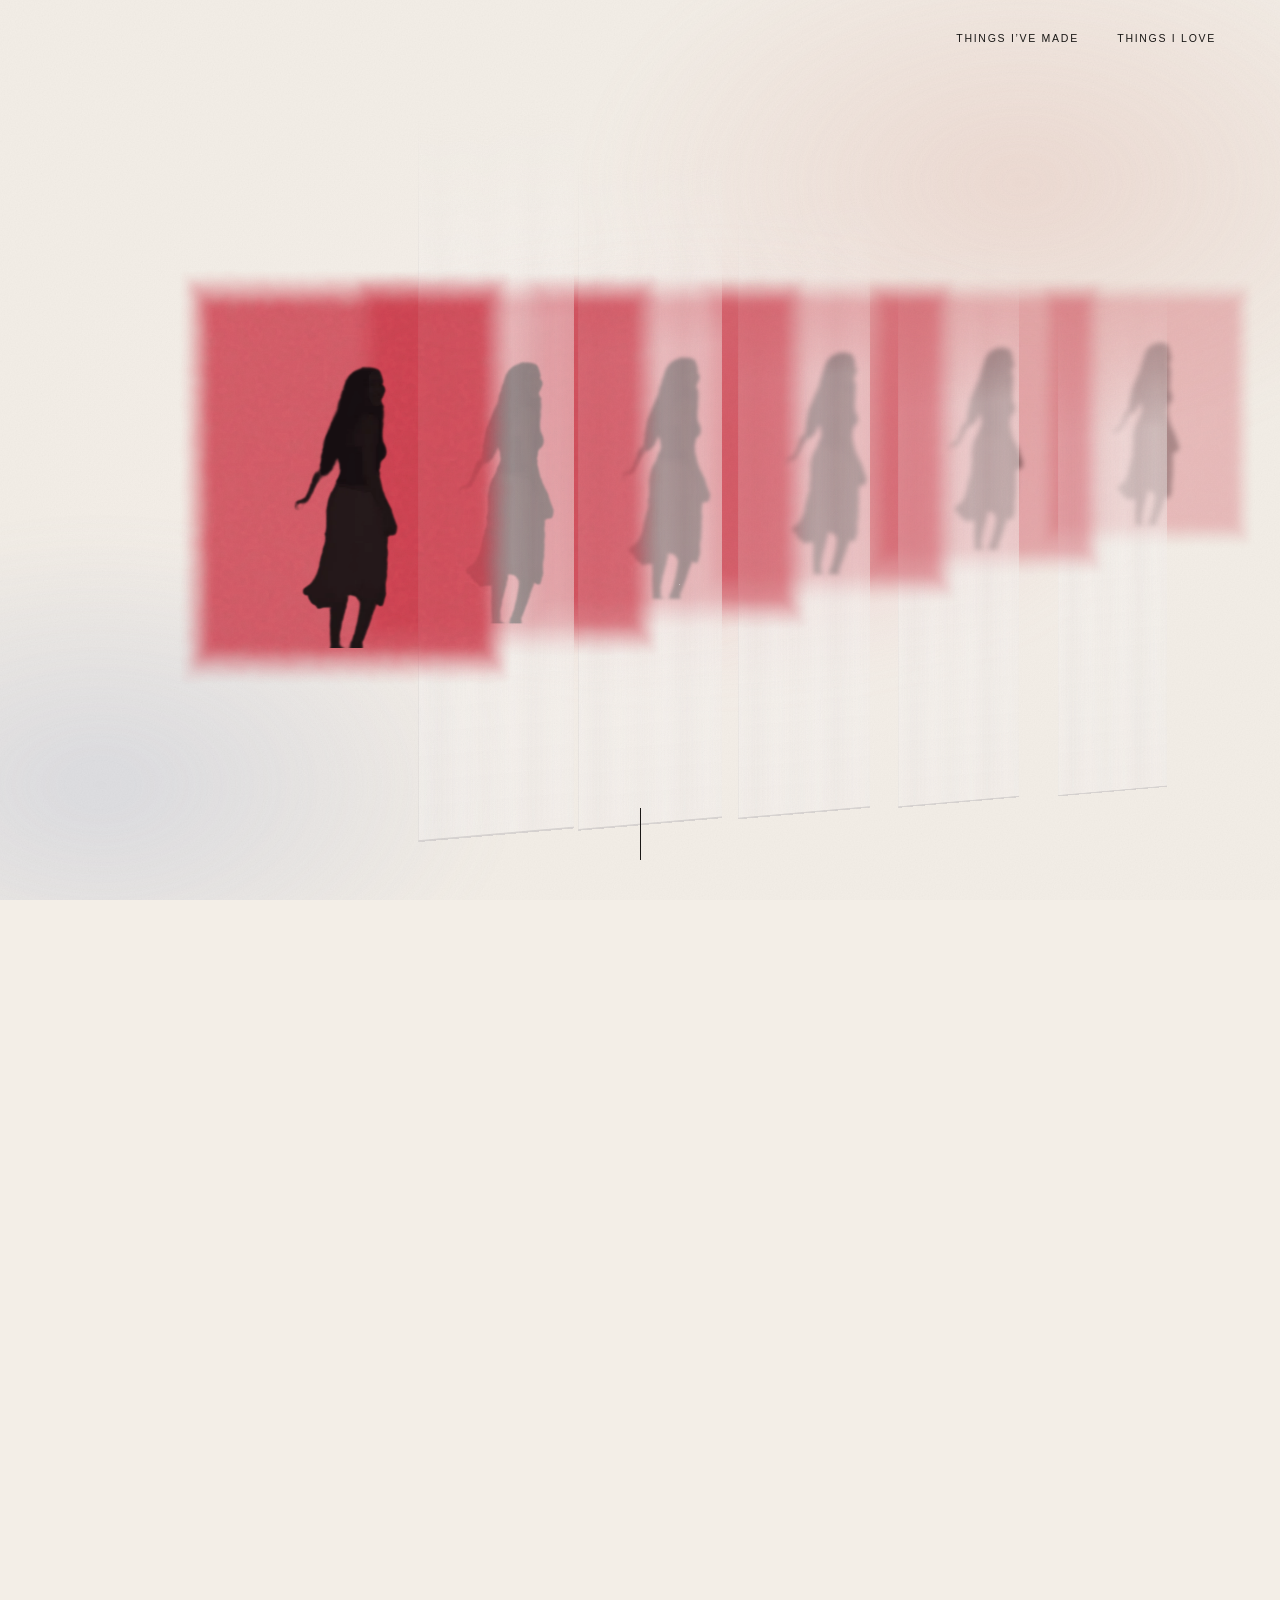
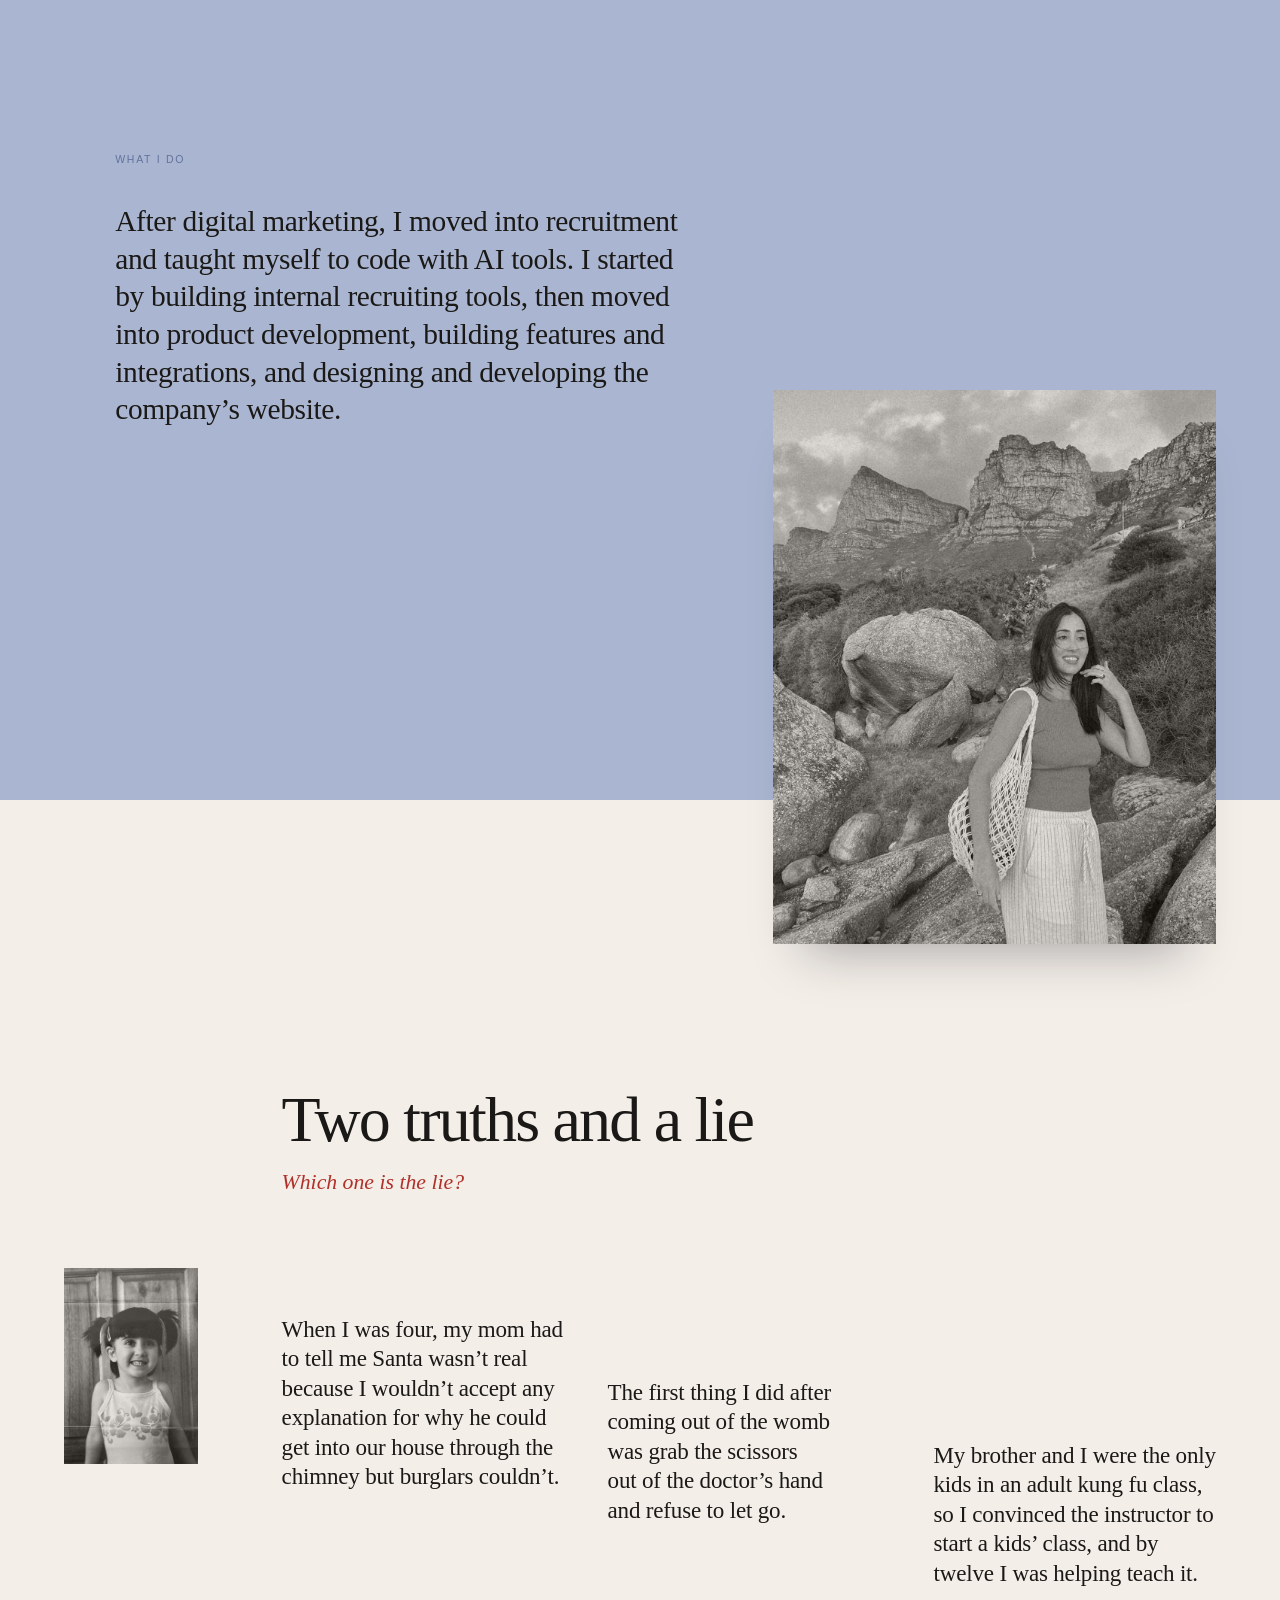
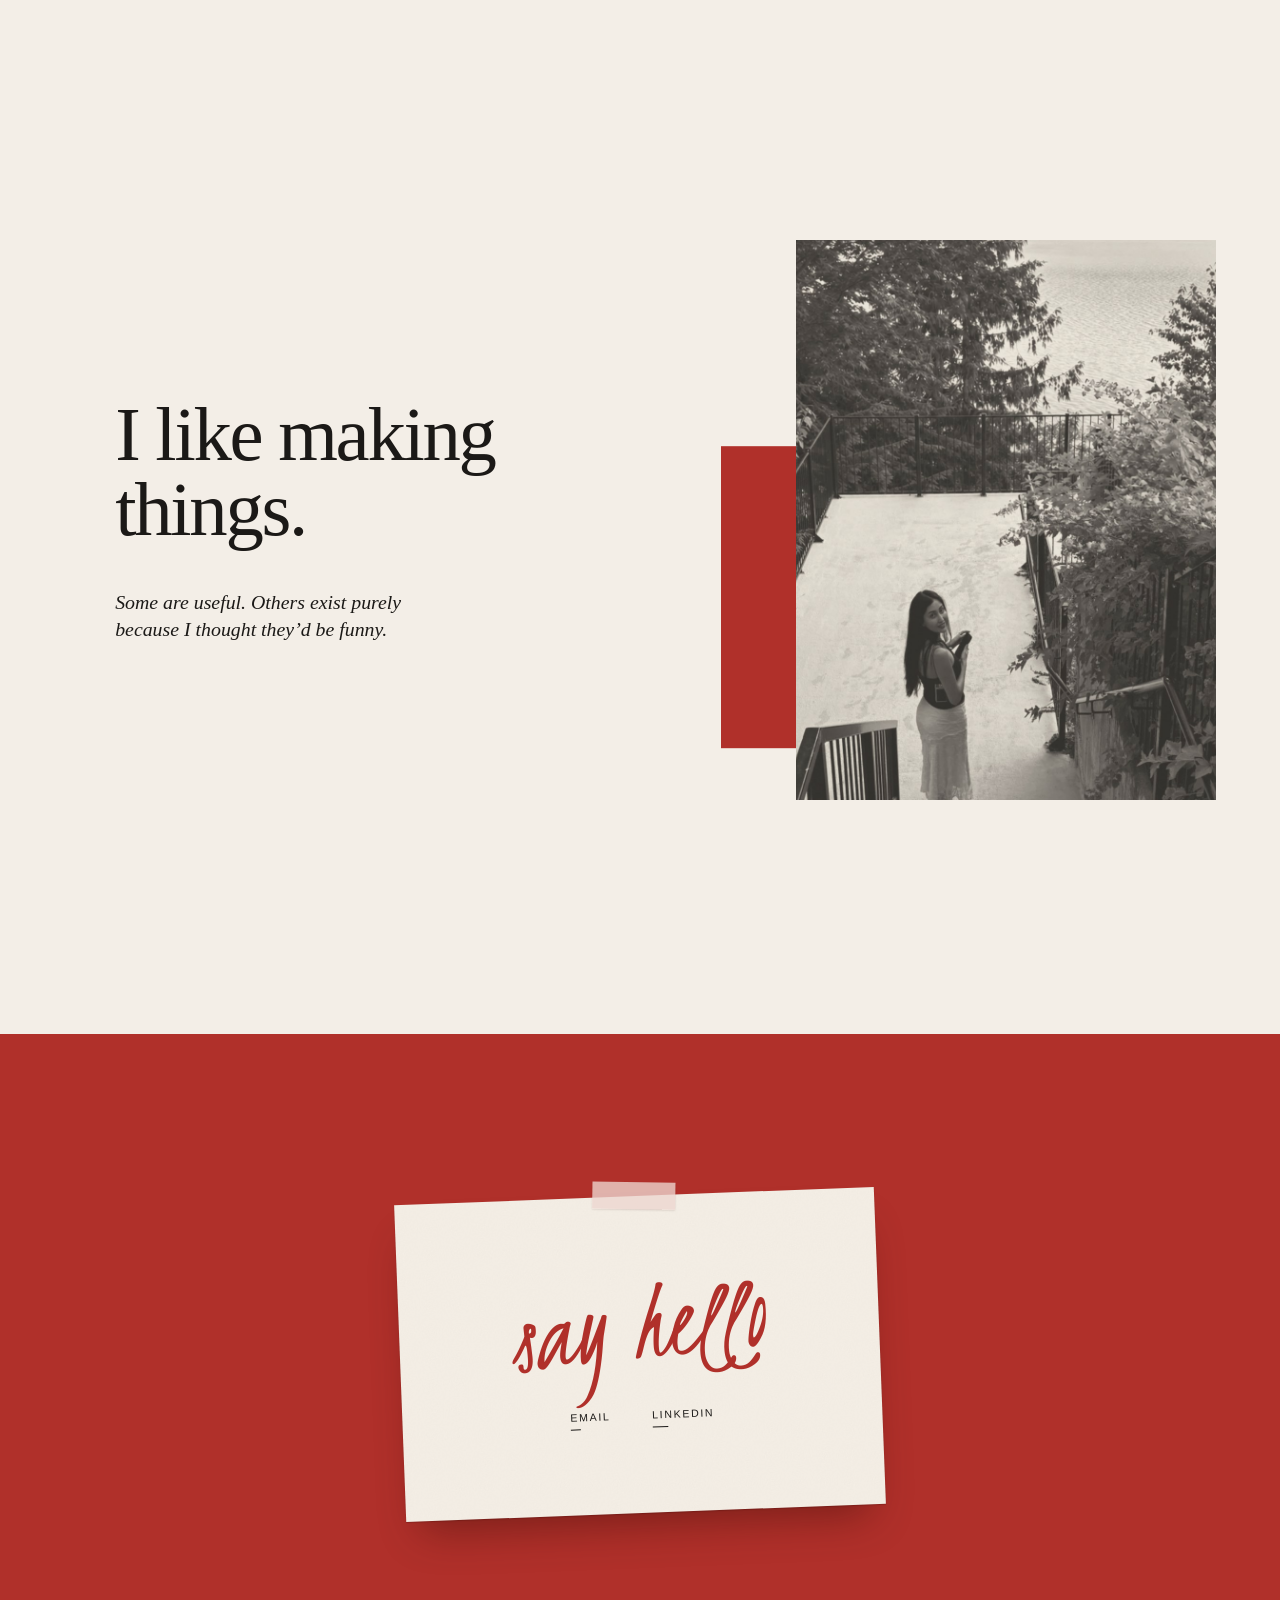
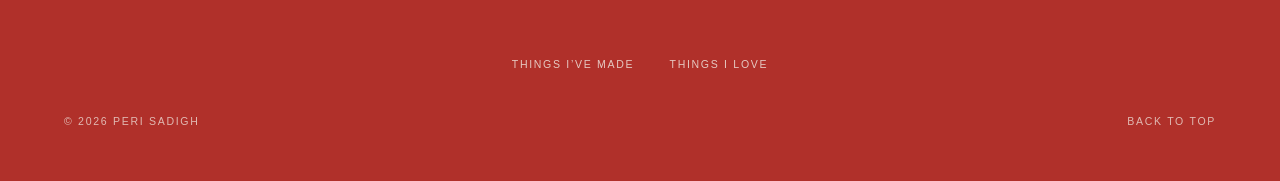
==== commit 5ec4b326: "Opening: flat hazy layers of Peri's silhouette merge into one, then the photo develops out from her " ====
--- a/index.html
+++ b/index.html
@@ -15,26 +15,25 @@
 body::after{content:"";position:fixed;inset:0;pointer-events:none;z-index:50;background:url(assets/grain.png) 0 0/220px 220px}
 .vh{position:absolute;width:1px;height:1px;overflow:hidden;clip:rect(0 0 0 0);white-space:nowrap}
 
-/* 1. the opening: sheer panels hang in a row, each holding a red square with your figure. The first figure is a dark silhouette; panel by panel it fills in with detail. Scrolling walks you through the row until the last square opens out into the whole photo. */
-.open{position:relative;height:780svh}
-.stage{position:sticky;top:0;height:100svh;overflow:clip}
-.stage .aura{z-index:0}
-.name{position:absolute;left:50%;top:50%;translate:-50% -50%;margin:0;z-index:9;color:var(--paper);opacity:0;font:300 clamp(3.2rem,7.4vw,8rem)/1 var(--serif);letter-spacing:-.03em;white-space:nowrap;transform-origin:0 0;will-change:transform}
+/* 1. the opening: one photo, seen through sheer fabric. Ghost copies of your figure stand on red dye stains; scrolling slides them into one, the haze clears and the silhouette resolves into you in the photo. Then your name. */
+.open{position:relative;height:700svh}
+.stage{position:sticky;top:0;height:100svh;overflow:clip;background:radial-gradient(70% 60% at 50% 52%,#f6efea,var(--paper) 70%)}
+.stage .aura{z-index:0;opacity:.7}
+.name{position:absolute;left:50%;top:50%;translate:-50% -50%;margin:0;z-index:9;color:var(--paper);opacity:0;font:300 clamp(3.2rem,7.4vw,8rem)/1 var(--serif);letter-spacing:-.03em;white-space:nowrap;transform-origin:0 0;will-change:transform,opacity}
 .name i{font-style:italic}
-.drape{position:absolute;top:-2vh;bottom:-2vh;width:51vw;z-index:7;pointer-events:none;will-change:transform;background:repeating-linear-gradient(90deg,rgba(80,80,90,.03) 0 1px,transparent 1px 4px),repeating-linear-gradient(90deg,rgba(255,255,255,.3) 0,rgba(196,193,198,.17) 26px,rgba(255,255,255,.26) 50px,rgba(214,211,214,.1) 81px,rgba(255,255,255,.3) 110px),linear-gradient(180deg,rgba(241,237,233,.6),rgba(237,233,230,.76));-webkit-backdrop-filter:blur(9px);backdrop-filter:blur(9px)}
-.drape.l{left:0;transform-origin:0 50%;border-right:1px solid rgba(120,118,122,.28)}
-.drape.r{right:0;transform-origin:100% 50%;border-left:1px solid rgba(120,118,122,.28)}
-.world{position:absolute;inset:0;z-index:2;perspective:1100px;perspective-origin:88% 46%}
-.pn,.hero{position:absolute;left:0;top:0;transform-origin:50% 50%;will-change:transform,opacity}
-.pn .fab{position:absolute;inset:0;background:repeating-linear-gradient(90deg,rgba(80,82,90,.035) 0 1px,transparent 1px 5px),repeating-linear-gradient(90deg,rgba(255,255,255,.07) 0 9px,rgba(120,122,130,.035) 9px 23px,transparent 23px 41px),linear-gradient(180deg,rgba(243,240,236,0),rgba(243,240,236,.3) 30%,rgba(236,233,230,.34)),linear-gradient(180deg,rgba(160,162,170,0),rgba(150,152,160,.1) 55%,rgba(150,152,160,.14));border-left:1px solid rgba(105,110,118,.3);-webkit-mask-image:linear-gradient(180deg,transparent 2%,#000 30%);mask-image:linear-gradient(180deg,transparent 2%,#000 30%)}
-.pn .fab::after{content:"";position:absolute;left:0;right:0;bottom:0;height:2px;background:rgba(110,114,118,.22)}
-.pn .card,.hero{box-shadow:0 0 5rem 2.4rem rgba(214,86,104,.2)}
-.pn .card{position:absolute;left:25%;width:50%;top:24%;aspect-ratio:4/5}
-.pn .card img,.hero .tint{position:absolute;inset:0;width:100%;height:100%;display:block}
-.hero{overflow:hidden;background:#c43440}
-.hero .ph{position:absolute;left:0;top:0;max-width:none}
-.hero .tint{box-shadow:0 .6rem 1.2rem rgba(60,10,14,.28)}
-.hero .dim{position:absolute;inset:0;background:linear-gradient(180deg,rgba(20,14,12,.28),rgba(20,14,12,.58));opacity:0}
+.world{position:absolute;inset:0;z-index:2}
+.gh,.hw{position:absolute;left:0;top:0;will-change:transform,opacity}
+.gh img,.hw .st,.hw .si{position:absolute;display:block;max-width:none}
+.gh .st,.hw .st{left:-14%;top:-11%;width:128%;height:122%}
+.gh .si,.hw .si{left:0;top:0;width:100%;height:100%}
+.hw .bx{position:absolute;overflow:hidden;opacity:0}
+.hw .ph{position:absolute;left:0;top:0;max-width:none}
+.hw .dim{position:absolute;inset:0;background:linear-gradient(180deg,rgba(20,14,12,.25),rgba(20,14,12,.55));opacity:0}
+.mist{position:absolute;left:10%;right:0;top:22%;height:60%;z-index:1;background:radial-gradient(50% 50% at 50% 50%,rgba(222,120,136,.34),rgba(232,170,176,.14) 55%,transparent 75%);filter:blur(30px);pointer-events:none}
+.vl{position:absolute;left:0;top:0;pointer-events:none;will-change:transform,opacity;
+ background:repeating-linear-gradient(90deg,rgba(255,255,255,.12) 0,rgba(210,206,210,.07) 22px,rgba(255,255,255,.1) 47px,rgba(225,220,224,.04) 73px,rgba(255,255,255,.12) 101px),linear-gradient(180deg,rgba(246,242,239,.1),rgba(244,240,237,.42) 30%,rgba(242,238,235,.5));
+ border-left:1px solid rgba(150,146,150,.2);transform-origin:0 50%;
+ -webkit-mask-image:linear-gradient(180deg,transparent,#000 30%);mask-image:linear-gradient(180deg,transparent,#000 30%);box-shadow:inset 0 -2px 0 rgba(140,136,140,.25)}
 .say{position:absolute;left:50%;top:50%;z-index:9;width:min(46rem,84vw);margin:0;transform:translate(-50%,-50%);text-align:center;font:300 clamp(1.75rem,3.1vw,3.3rem)/1.18 var(--serif);letter-spacing:-.015em;color:var(--paper);opacity:0}
 .say .sw{position:relative;white-space:nowrap}
 .say svg{position:absolute;overflow:visible;pointer-events:none}
@@ -44,7 +43,7 @@
 @keyframes drip{0%{transform:scaleY(0)}55%{transform:scaleY(1);opacity:1}100%{transform:scaleY(1);opacity:0}}
 header.site .logo{opacity:0}
 header.site.shown .logo{opacity:1}
-@media (max-width:760px){.world{perspective-origin:95% 60%}.open{height:640svh}.name{font-size:15.5vw}.say{width:calc(100% - 32px);font-size:1.75rem}.pn .card,.hero{box-shadow:0 0 3rem 1.4rem rgba(214,86,104,.2)}}
+@media (max-width:760px){.open{height:600svh}.name{font-size:15.5vw}.say{width:calc(100% - 32px);font-size:1.75rem}}
 
 /* 2. what I do: a dusty blue page with the photo breaking out of its foot */
 .wid{position:relative;background:var(--blue);display:grid;grid-template-columns:minmax(0,1fr) minmax(0,.78fr);column-gap:7vw;padding:24vh 5vw 0 9vw;min-height:100svh}
@@ -109,17 +108,20 @@
 <section class="open" id="open" aria-label="Peri Sadigh" data-tone="">
  <div class="stage">
   <div class="aura" aria-hidden="true"></div>
+  <i class="mist" aria-hidden="true"></i>
   <div class="world" aria-hidden="true">
-   <div class="pn"><i class="fab"></i><div class="card"><img src="assets/img/a/fig-0.jpg" alt=""></div></div>
-   <div class="pn"><i class="fab"></i><div class="card"><img src="assets/img/a/fig-1.jpg" alt=""></div></div>
-   <div class="pn"><i class="fab"></i><div class="card"><img src="assets/img/a/fig-2.jpg" alt=""></div></div>
-   <div class="pn"><i class="fab"></i><div class="card"><img src="assets/img/a/fig-3.jpg" alt=""></div></div>
-   <div class="pn"><i class="fab"></i><div class="card"><img src="assets/img/a/fig-4.jpg" alt=""></div></div>
-   <div class="pn"><i class="fab"></i><div class="card"><img src="assets/img/a/fig-5.jpg" alt=""></div></div>
-   <div class="pn last"><i class="fab"></i></div>
-   <div class="hero"><img class="ph" src="assets/img/a/road-blur.jpg" alt=""><img class="tint" src="assets/img/a/fig-6.jpg" alt=""><i class="dim"></i></div>
-  </div>
-  <i class="drape l" aria-hidden="true"></i><i class="drape r" aria-hidden="true"></i>
+   <div class="gh"><img class="st" src="assets/img/a/stain.webp" alt=""><img class="si" src="assets/img/a/sil.webp" alt=""></div>
+   <div class="gh"><img class="st" src="assets/img/a/stain.webp" alt=""><img class="si" src="assets/img/a/sil.webp" alt=""></div>
+   <div class="gh"><img class="st" src="assets/img/a/stain.webp" alt=""><img class="si" src="assets/img/a/sil.webp" alt=""></div>
+   <div class="gh"><img class="st" src="assets/img/a/stain.webp" alt=""><img class="si" src="assets/img/a/sil.webp" alt=""></div>
+   <div class="gh"><img class="st" src="assets/img/a/stain.webp" alt=""><img class="si" src="assets/img/a/sil.webp" alt=""></div>
+   <i class="vl"></i>
+   <i class="vl"></i>
+   <i class="vl"></i>
+   <i class="vl"></i>
+   <i class="vl"></i>
+   <div class="hw"><img class="st" src="assets/img/a/stain.webp" alt=""><div class="bx"><img class="ph" src="assets/img/a/road-blur.jpg" alt=""><i class="dim"></i></div><img class="si" src="assets/img/a/sil.webp" alt=""></div>
+  </div>
   <h1 class="name">Peri <i>Sadigh</i></h1>
   <p class="say">I studied biomedical science, then got a job in digital marketing and <span class="sw">somehow ended up</span> building software at a startup.</p>
   <div class="cue" aria-hidden="true"></div>
@@ -182,52 +184,46 @@
 window.spline=spline;
 
 /* ---------- the opening ---------- */
-var sec=document.getElementById('open'),nm=sec.querySelector('.name'),pn=[].slice.call(sec.querySelectorAll('.pn')),hero=sec.querySelector('.hero'),ph=hero.querySelector('.ph'),tint=hero.querySelector('.tint'),dim=hero.querySelector('.dim'),
- say=sec.querySelector('.say'),dl=sec.querySelector('.drape.l'),dr=sec.querySelector('.drape.r'),sw=say.querySelector('.sw'),cue=sec.querySelector('.cue'),logo=document.querySelector('header.site .logo'),hd=document.querySelector('header.site'),
- N=pn.length,W,H,sm,pw,phh,cw,ch,ax,ay,sx,sz,ry0,n0,l0,ring=null,cur=0,tgt=0,raf=0,last=0;
-/* the photo is 1600x1200; the red squares show the part from x486 y340, 688 wide and 860 tall */
+var sec=document.getElementById('open'),nm=sec.querySelector('.name'),gh=[].slice.call(sec.querySelectorAll('.gh')),vl=[].slice.call(sec.querySelectorAll('.vl')),mist=sec.querySelector('.mist'),
+ hw=sec.querySelector('.hw'),bx=hw.querySelector('.bx'),ph=hw.querySelector('.ph'),hst=hw.querySelector('.st'),hsi=hw.querySelector('.si'),dim=hw.querySelector('.dim'),
+ say=sec.querySelector('.say'),sw=say.querySelector('.sw'),cue=sec.querySelector('.cue'),logo=document.querySelector('header.site .logo'),hd=document.querySelector('header.site'),
+ W,H,sm,cw,ch,cy,fx,gap,n0,l0,ring=null,cur=0,tgt=0,raf=0,last=0;
 var IW=1600,IH=1200,CX=486,CY=340,CWp=688,CHp=860;
-function meas(){W=innerWidth;H=innerHeight;sm=W<761;
- phh=sm?H*.62:H*.9;pw=phh*(sm?.66:.6);cw=pw*.5;ch=cw*1.25;
- ax=sm?W*.4:W*.5;ay=sm?H*.62:H*.5;sx=sm?W*.22:W*.15;sz=sm?200:230;ry0=sm?-28:-30;
- pn.forEach(function(e){e.style.width=pw+'px';e.style.height=phh+'px'});
+function meas(){W=innerWidth;H=innerHeight;sm=W<761;ch=sm?H*.27:H*.38;cw=ch*.8;cy=H*.53;fx=sm?W*.3:W*.27;gap=sm?W*.14:W*.125;
+ gh.concat([hw]).forEach(function(e){e.style.width=cw+'px';e.style.height=ch+'px'});
+ vl.forEach(function(e){e.style.width=(gap*1.05)+'px';e.style.height=(ch*2.3)+'px'});
  nm.style.transform='none';n0=nm.getBoundingClientRect();l0=logo.getBoundingClientRect();
  if(!ring){ring=document.createElementNS('http://www.w3.org/2000/svg','svg');ring.appendChild(document.createElementNS('http://www.w3.org/2000/svg','path'));say.appendChild(ring)}
  var pad=sm?6:12,sr=sw.getBoundingClientRect(),pr=say.getBoundingClientRect(),g=ringPath(sr.width,sr.height*.5,pad);
  ring.setAttribute('width',g.W);ring.setAttribute('height',g.H);ring.setAttribute('viewBox','0 0 '+g.W+' '+g.H);ring.style.left=(sr.left-pr.left-pad*2)+'px';ring.style.top=(sr.top-pr.top+sr.height*.25-pad*2)+'px';
  var rp=ring.firstChild;rp.setAttribute('d',g.d);rp.setAttribute('pathLength','1')}
-function tf(x,y,z,r,w,h){return 'translate3d('+(x-w/2).toFixed(1)+'px,'+(y-h/2).toFixed(1)+'px,'+z.toFixed(1)+'px) rotateY('+r.toFixed(2)+'deg)'}
 function draw(p){
- /* 1. sheer curtains part */
- var t0=ease(seg(p,0,.11));cue.style.opacity=Math.max(0,1-p*30);
- dl.style.transform='translate3d('+(-t0*W*.5).toFixed(1)+'px,0,0) scaleX('+(1-t0*.55).toFixed(3)+')';dr.style.transform='translate3d('+(t0*W*.5).toFixed(1)+'px,0,0) scaleX('+(1-t0*.55).toFixed(3)+')';
- dl.style.opacity=dr.style.opacity=(1-seg(p,.07,.12)).toFixed(3);
- /* 2. the one square fans out into a row of layers, 3. you walk along it */
- var u=ease(seg(p,.09,.25)),c=L(-.35,N-1,ease(seg(p,.24,.6))),f=ease(seg(p,.58,.68)),t3=ease(seg(p,.64,.73)),e=ease(seg(p,.7,.82)),
-  tn=seg(p,.81,.86),t1=ease(seg(p,.88,.93)),t5=seg(p,.91,.96);
- /* 4. your name arrives over the photo, then settles into the corner */
- if(sm){nm.style.opacity=(tn*(1-t1)).toFixed(3);nm.style.filter=tn<1?'blur('+((1-tn)*12).toFixed(1)+'px)':'none';nm.style.transform='translate(0,'+(-t1*H*.08).toFixed(1)+'px)'}else{
- nm.style.opacity=t1>=.999?0:tn;nm.style.filter=tn<1?'blur('+((1-tn)*12).toFixed(1)+'px)':'none';
- nm.style.transform='translate('+L(0,l0.left-n0.left,t1).toFixed(1)+'px,'+L(0,l0.top-n0.top,t1).toFixed(1)+'px) scale('+L(1,l0.width/n0.width,t1).toFixed(4)+')'}
+ var sp=sm?1.5:1,m=ease(seg(p,.04,.38)),v=ease(seg(p,.18,.36)),h=ease(seg(p,.36,.56)),e=ease(seg(p,.56,.72)),tn=seg(p,.73,.79),t1=ease(seg(p,.82,.88)),t5=seg(p,.86,.92);
+ cue.style.opacity=Math.max(0,1-p*30);
+ /* a row of layers recedes to the right, each copy softer and paler; scrolling collapses them into the front one */
+ var X=L(fx,W/2,m);
+ gh.forEach(function(el,i){var j=i+1,q=1-m,x=X+j*gap*q,sc=1-j*.07*q,y=cy-j*H*.014*q,b=j*.85*q,o=1-Math.pow(m,1.4);
+  el.style.transform='translate3d('+(x-cw/2).toFixed(1)+'px,'+(y-ch/2).toFixed(1)+'px,0) scale('+sc.toFixed(4)+')';el.style.opacity=o.toFixed(3);el.style.zIndex=20-2*j;
+  el.style.filter=b>.05?'blur('+b.toFixed(2)+'px)':'none';el.querySelector('.si').style.opacity=(.95-j*.13).toFixed(3);el.querySelector('.st').style.opacity=(.8-j*.1).toFixed(3)});
+ vl.forEach(function(el,i){var j=i+1,q=1-m,x=X+(j-.55)*gap*q+v*W*.35,sc=1-j*.07*q;
+  el.style.transform='translate3d('+x.toFixed(1)+'px,'+(cy-ch*1.2*sc-j*H*.014*q).toFixed(1)+'px,0) skewY(-5deg) scale('+sc.toFixed(3)+')';el.style.opacity=(1-v).toFixed(3);el.style.zIndex=21-2*j});
+ mist.style.opacity=(1-h).toFixed(3);mist.style.transform='translate3d('+(-m*W*.12).toFixed(1)+'px,0,0)';
+ /* the stain lifts, the silhouette clears and the photo focuses around you, then opens to the edges */
+ var bw=L(cw,W,e),bh=L(ch,H,e),bxp=L(X,W/2,e),byp=L(cy,H/2,e);
+ hw.style.width=bw.toFixed(1)+'px';hw.style.height=bh.toFixed(1)+'px';hw.style.transform='translate3d('+(bxp-bw/2).toFixed(1)+'px,'+(byp-bh/2).toFixed(1)+'px,0)';hw.style.zIndex=20;
+ bx.style.width=bw.toFixed(1)+'px';bx.style.height=bh.toFixed(1)+'px';var R=L(-30,135,h),mk=h>=1?'none':'radial-gradient(60% 58% at 50% 58%,#000 '+R.toFixed(1)+'%,transparent '+(R+30).toFixed(1)+'%)';bx.style.opacity=h>0?1:0;bx.style.webkitMaskImage=bx.style.maskImage=mk;
+ hst.style.opacity=(.88*(1-ease(seg(p,.44,.6)))).toFixed(3);hsi.style.opacity=(1-ease(seg(p,.37,.5))).toFixed(3);
+ var s0=cw/CWp,cs=Math.max(W/IW,H/IH),iw=L(IW*s0,IW*cs,e),ih=L(IH*s0,IH*cs,e),il=L(-CX*s0,(W-IW*cs)/2,e),it=L(-CY*s0,(H-IH*cs)/2,e);
+ ph.style.width=iw.toFixed(1)+'px';ph.style.height=ih.toFixed(1)+'px';ph.style.transform='translate('+il.toFixed(1)+'px,'+it.toFixed(1)+'px)';
+ dim.style.opacity=Math.max(seg(p,.73,.8)*.6,t5).toFixed(3);
+ sec.setAttribute('data-tone',e>.55?'dark':'');
+ /* your name comes into focus over the photo, then settles into the corner */
+ if(sm){nm.style.opacity=(tn*(1-t1)).toFixed(3);nm.style.transform='translate(0,'+(-t1*H*.08).toFixed(1)+'px)'}
+ else{nm.style.opacity=t1>=.999?0:tn;nm.style.transform='translate('+L(0,l0.left-n0.left,t1).toFixed(1)+'px,'+L(0,l0.top-n0.top,t1).toFixed(1)+'px) scale('+L(1,l0.width/n0.width,t1).toFixed(4)+')'}
+ nm.style.filter=tn<1?'blur('+((1-tn)*12).toFixed(1)+'px)':'none';
  hd.classList.toggle('shown',t1>=.999);
- var cyo=-phh*.5+phh*.24+ch*.5;/* where a square sits inside its panel */
- pn.forEach(function(el,k){var d=k-c,x=L(W/2,ax+d*sx,u),z=L(-k*6,-d*sz,u),o=d<0?Math.max(0,1+d/.85):1,r=L(0,ry0,u);if(k)o*=Math.min(1,u*3);
-  if(k===N-1){x=L(x,W/2,f);r=L(r,0,f);o*=1-f}
-  el.style.transform=tf(x,ay,z,r,pw,phh);el.style.opacity=o.toFixed(3);el.style.zIndex=200-k*2;
-  if(k===N-1){/* the last square is the photo itself */
-   var hw=L(cw,sm?W*.72:H*.62*.8,f),hh=hw*1.25,hx=x,hy=L(ay+cyo,H/2,f),hz=L(z,0,f),
-    bw=L(hw,W,e),bh=L(hh,H,e),bx=L(hx,W/2,e),by=L(hy,H/2,e);
-   hero.style.width=bw.toFixed(1)+'px';hero.style.height=bh.toFixed(1)+'px';hero.style.zIndex=200-k*2+1;
-   hero.style.transform=tf(bx,by,hz,r,bw,bh);hero.style.opacity=Math.min(1,u*3).toFixed(3);
-   /* the picture inside: from the crop around you to the whole scene */
-   var s0=hw/CWp,cs=Math.max(W/IW,H/IH),iw=L(IW*s0,IW*cs,e),ih=L(IH*s0,IH*cs,e),il=L(-CX*s0,(W-IW*cs)/2,e),it=L(-CY*s0,(H-IH*cs)/2,e);
-   ph.style.width=iw.toFixed(1)+'px';ph.style.height=ih.toFixed(1)+'px';ph.style.transform='translate('+il.toFixed(1)+'px,'+it.toFixed(1)+'px)';
-   ph.style.opacity=1;tint.style.clipPath='inset(0 0 '+(t3*100).toFixed(2)+'% 0)';tint.style.opacity=1;
-   hero.style.boxShadow=e>0?'none':'';}});
- dim.style.opacity=t5.toFixed(3);
- sec.setAttribute('data-tone',e>.55?'dark':'');
  say.style.opacity=t5;say.style.filter=t5<1?'blur('+((1-t5)*10).toFixed(1)+'px)':'none';
- if(ring)ring.firstChild.style.strokeDashoffset=(1-ease(seg(p,.96,1))).toFixed(3);
+ if(ring)ring.firstChild.style.strokeDashoffset=(1-ease(seg(p,.92,.98))).toFixed(3);
  dispatchEvent(new Event('scroll'))}
 function tick(ts){raf=1;var dt=last?Math.min(.05,(ts-last)/1000):.016;last=ts;cur+=(tgt-cur)*(1-Math.exp(-dt*7));if(Math.abs(tgt-cur)<.0003)cur=tgt;draw(cur);raf=0;if(cur!==tgt)raf=requestAnimationFrame(tick);else last=0}
 function on(){var b=sec.getBoundingClientRect();tgt=Math.min(1,Math.max(0,-b.top/Math.max(1,b.height-innerHeight)));if(!raf&&Math.abs(tgt-cur)>.0003)raf=requestAnimationFrame(tick)}
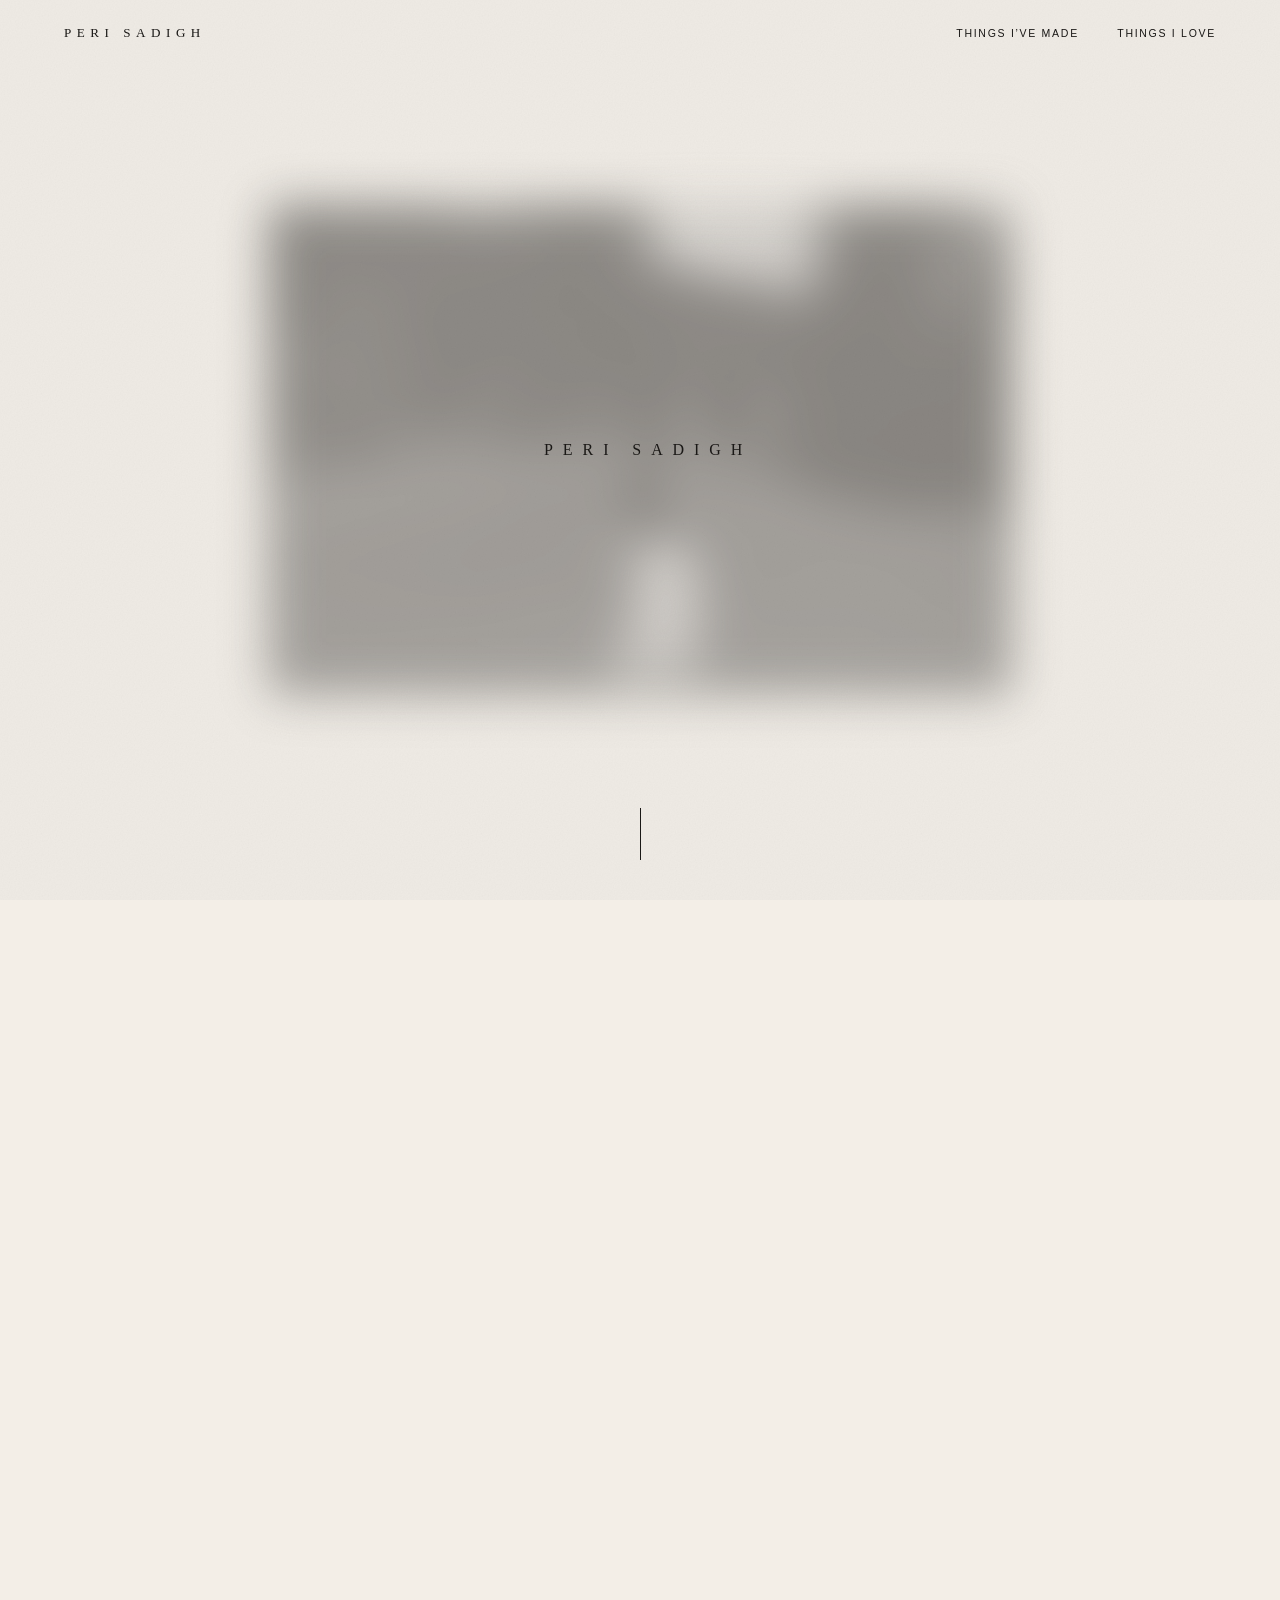
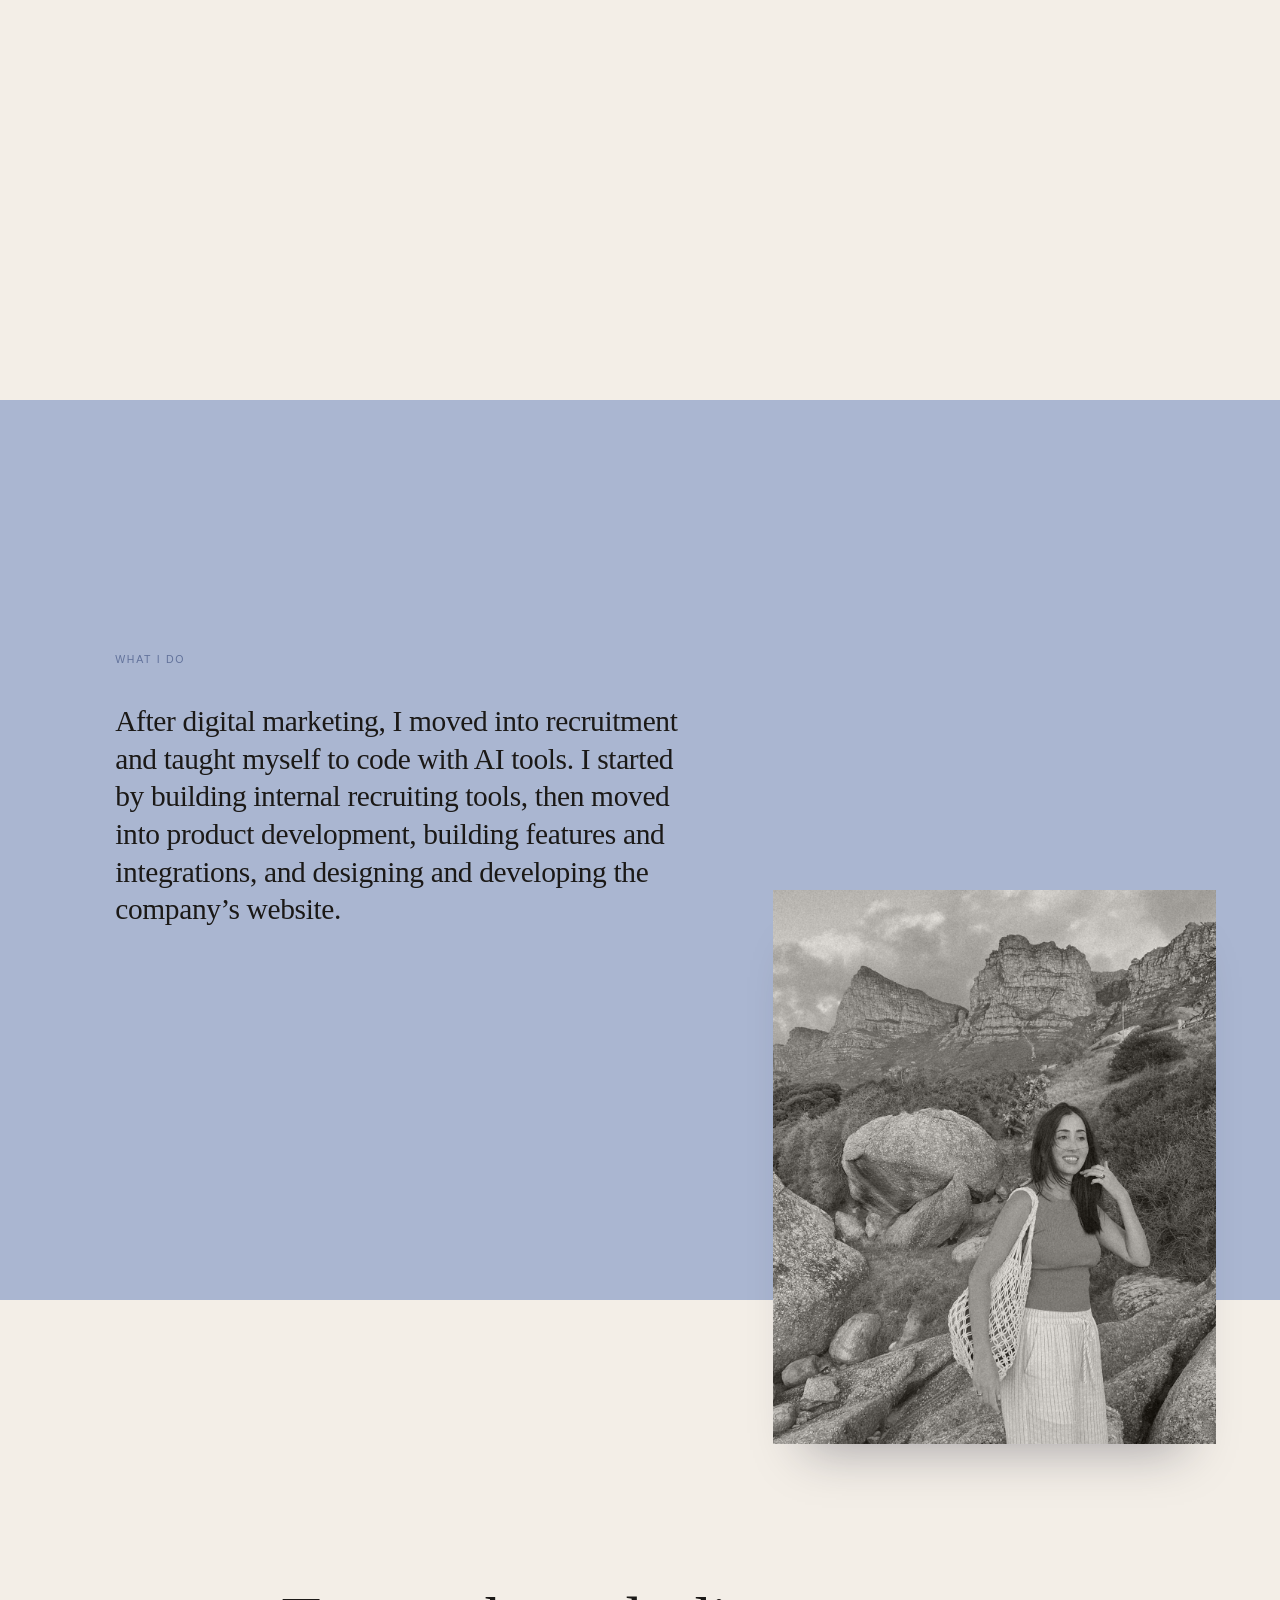
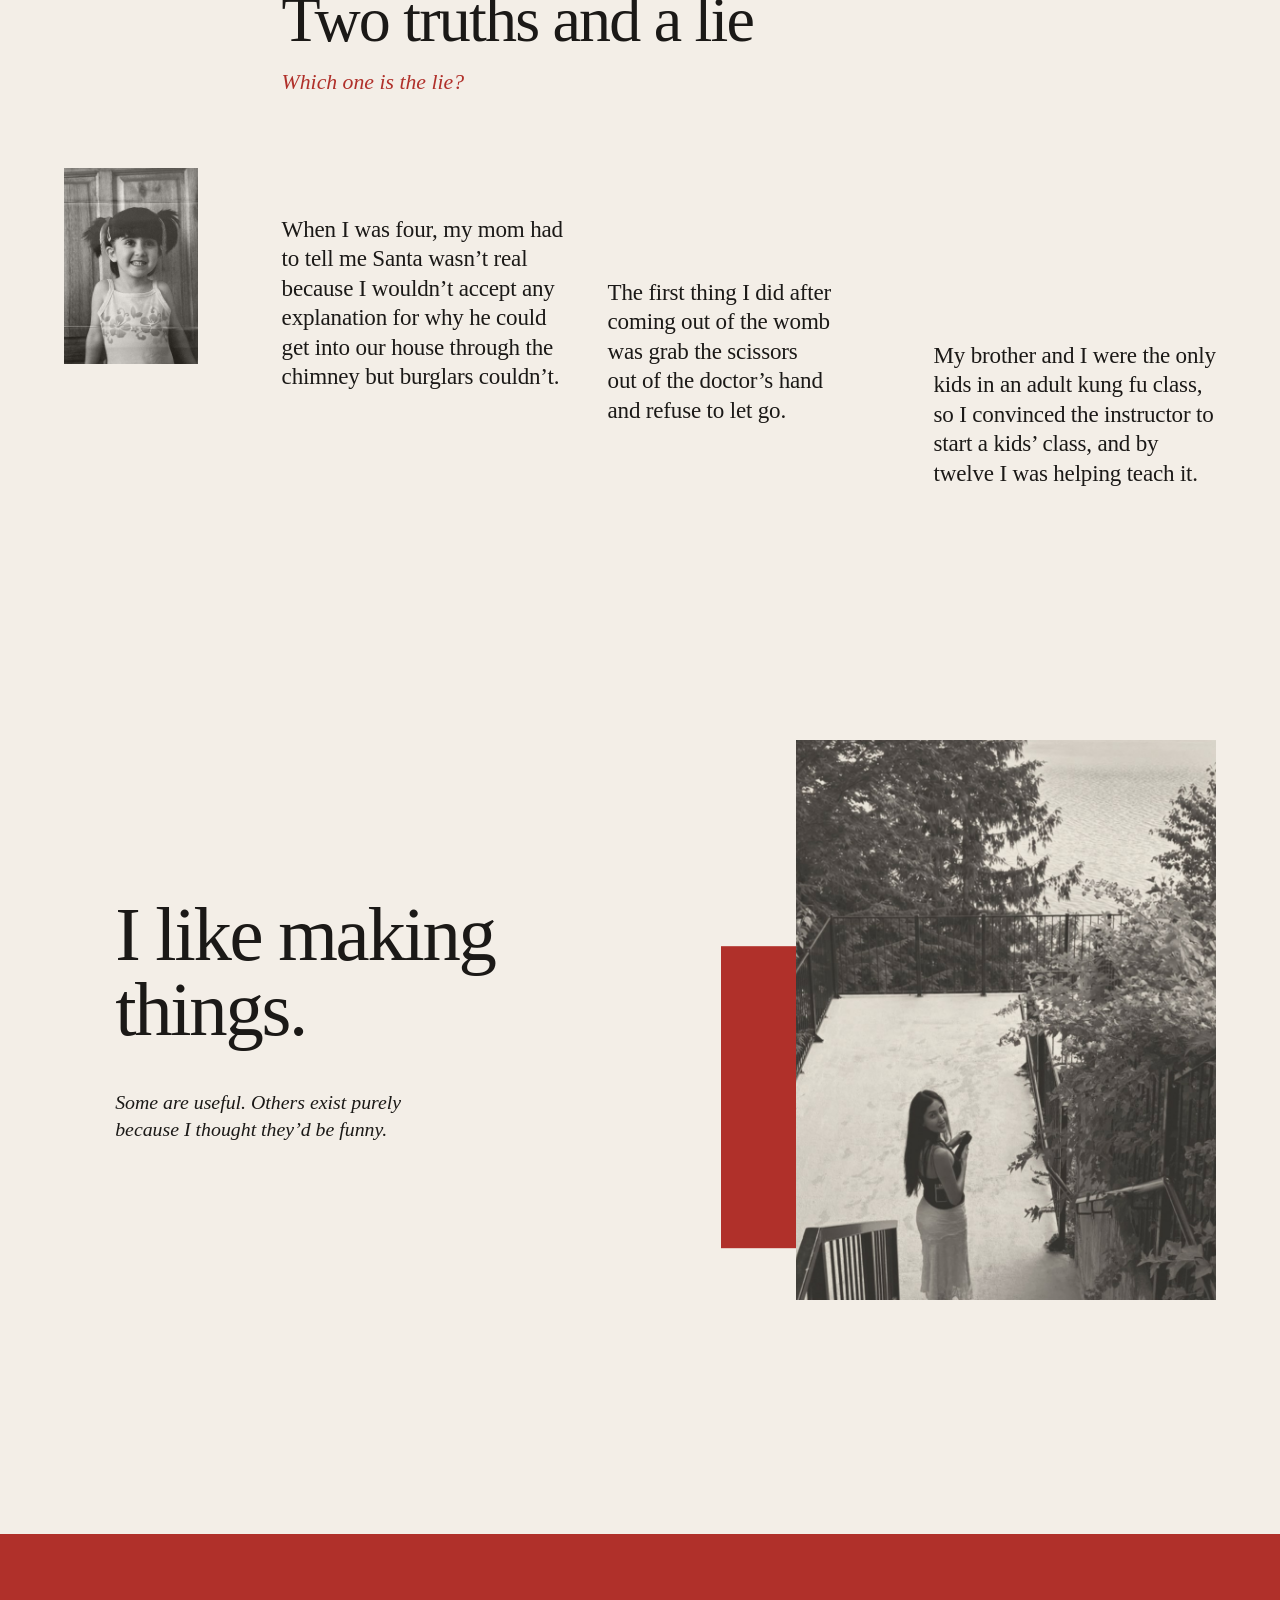
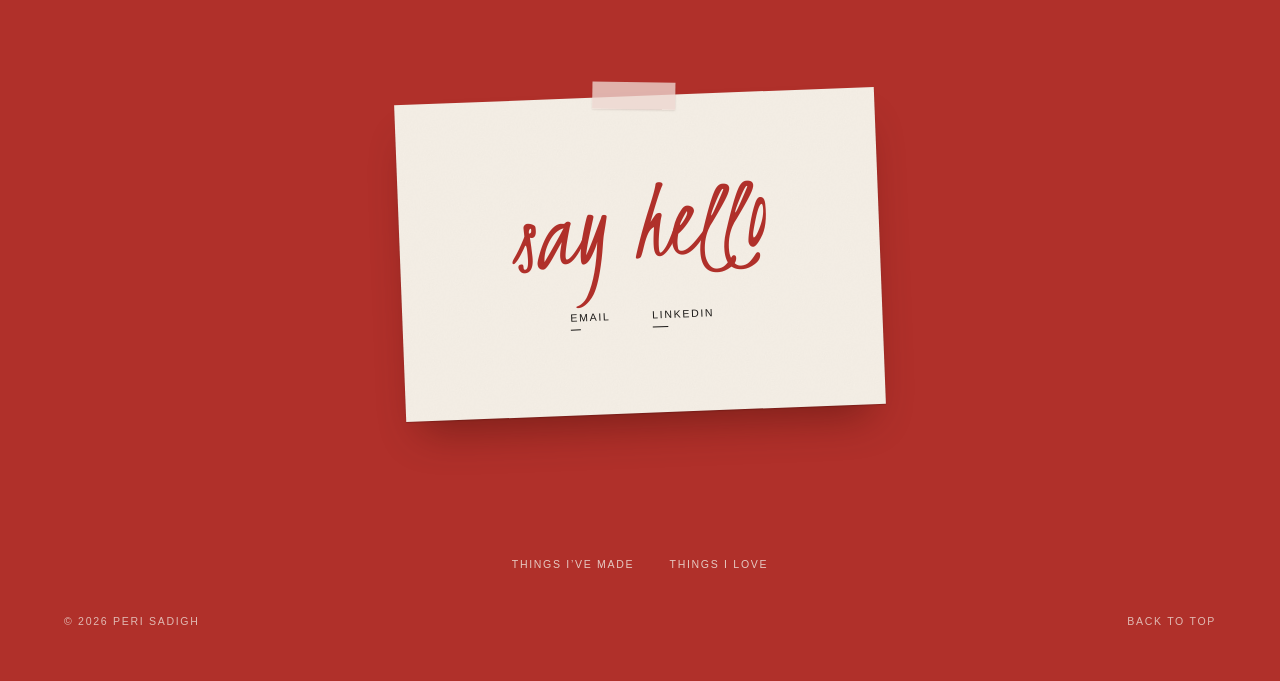
==== commit 88a0bb54: "Opening: name found in a field of blurred letters over a blurred photo, which pulls into focus on sc" ====
--- a/index.html
+++ b/index.html
@@ -15,35 +15,30 @@
 body::after{content:"";position:fixed;inset:0;pointer-events:none;z-index:50;background:url(assets/grain.png) 0 0/220px 220px}
 .vh{position:absolute;width:1px;height:1px;overflow:hidden;clip:rect(0 0 0 0);white-space:nowrap}
 
-/* 1. the opening: one photo, seen through sheer fabric. Ghost copies of your figure stand on red dye stains; scrolling slides them into one, the haze clears and the silhouette resolves into you in the photo. Then your name. */
-.open{position:relative;height:700svh}
-.stage{position:sticky;top:0;height:100svh;overflow:clip;background:radial-gradient(70% 60% at 50% 52%,#f6efea,var(--paper) 70%)}
-.stage .aura{z-index:0;opacity:.7}
-.name{position:absolute;left:50%;top:50%;translate:-50% -50%;margin:0;z-index:9;color:var(--paper);opacity:0;font:300 clamp(3.2rem,7.4vw,8rem)/1 var(--serif);letter-spacing:-.03em;white-space:nowrap;transform-origin:0 0;will-change:transform,opacity}
-.name i{font-style:italic}
-.world{position:absolute;inset:0;z-index:2}
-.gh,.hw{position:absolute;left:0;top:0;will-change:transform,opacity}
-.gh img,.hw .st,.hw .si{position:absolute;display:block;max-width:none}
-.gh .st,.hw .st{left:-14%;top:-11%;width:128%;height:122%}
-.gh .si,.hw .si{left:0;top:0;width:100%;height:100%}
-.hw .bx{position:absolute;overflow:hidden;opacity:0}
-.hw .ph{position:absolute;left:0;top:0;max-width:none}
-.hw .dim{position:absolute;inset:0;background:linear-gradient(180deg,rgba(20,14,12,.25),rgba(20,14,12,.55));opacity:0}
-.mist{position:absolute;left:10%;right:0;top:22%;height:60%;z-index:1;background:radial-gradient(50% 50% at 50% 50%,rgba(222,120,136,.34),rgba(232,170,176,.14) 55%,transparent 75%);filter:blur(30px);pointer-events:none}
-.vl{position:absolute;left:0;top:0;pointer-events:none;will-change:transform,opacity;
- background:repeating-linear-gradient(90deg,rgba(255,255,255,.12) 0,rgba(210,206,210,.07) 22px,rgba(255,255,255,.1) 47px,rgba(225,220,224,.04) 73px,rgba(255,255,255,.12) 101px),linear-gradient(180deg,rgba(246,242,239,.1),rgba(244,240,237,.42) 30%,rgba(242,238,235,.5));
- border-left:1px solid rgba(150,146,150,.2);transform-origin:0 50%;
- -webkit-mask-image:linear-gradient(180deg,transparent,#000 30%);mask-image:linear-gradient(180deg,transparent,#000 30%);box-shadow:inset 0 -2px 0 rgba(140,136,140,.25)}
+/* 1. the opening: your photo sits on cream paper, so blurred it is only a soft grey shape. A field of out-of-focus letters drifts over it; the letters of your name sharpen where they stand, the rest dissolve, and they glide into place. Scrolling pulls the photo into focus around you and your name settles into the corner. */
+.open{position:relative;height:400svh}
+.stage{position:sticky;top:0;height:100svh;overflow:clip;background:#efebe5}
+.pf{position:absolute;left:0;top:0;z-index:1;will-change:transform,width,height}
+.pf img{position:absolute;inset:0;width:100%;height:100%;object-fit:cover;object-position:54% 50%;will-change:filter}
+.pf .dim{position:absolute;inset:0;background:linear-gradient(180deg,rgba(20,14,12,.2),rgba(20,14,12,.55));opacity:0}
+.field{position:absolute;inset:0;z-index:2;display:grid;align-content:center;justify-content:center;pointer-events:none;font:400 var(--fs)/1 var(--serif);letter-spacing:0;color:rgba(40,34,32,.42);filter:blur(1.7px);opacity:0;user-select:none}
+.field span{display:grid;place-items:center;width:var(--cw);height:var(--rh)}
+.nl{position:absolute;left:0;top:0;z-index:4;font:400 var(--fs)/1 var(--serif);color:var(--ink);opacity:0;will-change:transform,opacity,filter}
+.name{position:absolute;left:50%;top:50%;z-index:5;margin:0;transform-origin:0 0;white-space:nowrap;font:400 clamp(.95rem,1.25vw,1.3rem)/1 var(--serif);letter-spacing:.62em;text-transform:uppercase;color:var(--ink);will-change:transform}
+.name i{font-style:normal}
+.name .lt{opacity:0}
+.name.set .lt{opacity:1}
 .say{position:absolute;left:50%;top:50%;z-index:9;width:min(46rem,84vw);margin:0;transform:translate(-50%,-50%);text-align:center;font:300 clamp(1.75rem,3.1vw,3.3rem)/1.18 var(--serif);letter-spacing:-.015em;color:var(--paper);opacity:0}
 .say .sw{position:relative;white-space:nowrap}
 .say svg{position:absolute;overflow:visible;pointer-events:none}
 .say svg path{fill:none;stroke:var(--blush);stroke-width:1.8;stroke-linecap:round;stroke-dasharray:1;stroke-dashoffset:1}
-.cue{position:absolute;left:50%;bottom:4.5vh;z-index:9;width:1px;height:3.2rem;overflow:hidden}
+.cue{position:absolute;left:50%;bottom:4.5vh;z-index:9;width:1px;height:3.2rem;overflow:hidden;opacity:0;transition:opacity 1s}
+.cue.on{opacity:1}
 .cue::after{content:"";position:absolute;inset:0;background:var(--ink);transform-origin:50% 0;animation:drip 2.2s var(--e) infinite}
 @keyframes drip{0%{transform:scaleY(0)}55%{transform:scaleY(1);opacity:1}100%{transform:scaleY(1);opacity:0}}
 header.site .logo{opacity:0}
 header.site.shown .logo{opacity:1}
-@media (max-width:760px){.open{height:600svh}.name{font-size:15.5vw}.say{width:calc(100% - 32px);font-size:1.75rem}}
+@media (max-width:760px){.open{height:340svh}.name{font-size:.9rem;letter-spacing:.5em}.say{width:calc(100% - 32px);font-size:1.75rem}}
 
 /* 2. what I do: a dusty blue page with the photo breaking out of its foot */
 .wid{position:relative;background:var(--blue);display:grid;grid-template-columns:minmax(0,1fr) minmax(0,.78fr);column-gap:7vw;padding:24vh 5vw 0 9vw;min-height:100svh}
@@ -107,21 +102,8 @@
 
 <section class="open" id="open" aria-label="Peri Sadigh" data-tone="">
  <div class="stage">
-  <div class="aura" aria-hidden="true"></div>
-  <i class="mist" aria-hidden="true"></i>
-  <div class="world" aria-hidden="true">
-   <div class="gh"><img class="st" src="assets/img/a/stain.webp" alt=""><img class="si" src="assets/img/a/sil.webp" alt=""></div>
-   <div class="gh"><img class="st" src="assets/img/a/stain.webp" alt=""><img class="si" src="assets/img/a/sil.webp" alt=""></div>
-   <div class="gh"><img class="st" src="assets/img/a/stain.webp" alt=""><img class="si" src="assets/img/a/sil.webp" alt=""></div>
-   <div class="gh"><img class="st" src="assets/img/a/stain.webp" alt=""><img class="si" src="assets/img/a/sil.webp" alt=""></div>
-   <div class="gh"><img class="st" src="assets/img/a/stain.webp" alt=""><img class="si" src="assets/img/a/sil.webp" alt=""></div>
-   <i class="vl"></i>
-   <i class="vl"></i>
-   <i class="vl"></i>
-   <i class="vl"></i>
-   <i class="vl"></i>
-   <div class="hw"><img class="st" src="assets/img/a/stain.webp" alt=""><div class="bx"><img class="ph" src="assets/img/a/road-blur.jpg" alt=""><i class="dim"></i></div><img class="si" src="assets/img/a/sil.webp" alt=""></div>
-  </div>
+  <div class="pf" aria-hidden="true"><img src="assets/img/a/road-blur.jpg" alt=""><i class="dim"></i></div>
+  <div class="field" aria-hidden="true"></div>
   <h1 class="name">Peri <i>Sadigh</i></h1>
   <p class="say">I studied biomedical science, then got a job in digital marketing and <span class="sw">somehow ended up</span> building software at a startup.</p>
   <div class="cue" aria-hidden="true"></div>
@@ -184,52 +166,60 @@
 window.spline=spline;
 
 /* ---------- the opening ---------- */
-var sec=document.getElementById('open'),nm=sec.querySelector('.name'),gh=[].slice.call(sec.querySelectorAll('.gh')),vl=[].slice.call(sec.querySelectorAll('.vl')),mist=sec.querySelector('.mist'),
- hw=sec.querySelector('.hw'),bx=hw.querySelector('.bx'),ph=hw.querySelector('.ph'),hst=hw.querySelector('.st'),hsi=hw.querySelector('.si'),dim=hw.querySelector('.dim'),
+var sec=document.getElementById('open'),st=sec.querySelector('.stage'),pf=sec.querySelector('.pf'),pim=pf.querySelector('img'),dim=pf.querySelector('.dim'),fld=sec.querySelector('.field'),nm=sec.querySelector('.name'),
  say=sec.querySelector('.say'),sw=say.querySelector('.sw'),cue=sec.querySelector('.cue'),logo=document.querySelector('header.site .logo'),hd=document.querySelector('header.site'),
- W,H,sm,cw,ch,cy,fx,gap,n0,l0,ring=null,cur=0,tgt=0,raf=0,last=0;
-var IW=1600,IH=1200,CX=486,CY=340,CWp=688,CHp=860;
-function meas(){W=innerWidth;H=innerHeight;sm=W<761;ch=sm?H*.27:H*.38;cw=ch*.8;cy=H*.53;fx=sm?W*.3:W*.27;gap=sm?W*.14:W*.125;
- gh.concat([hw]).forEach(function(e){e.style.width=cw+'px';e.style.height=ch+'px'});
- vl.forEach(function(e){e.style.width=(gap*1.05)+'px';e.style.height=(ch*2.3)+'px'});
- nm.style.transform='none';n0=nm.getBoundingClientRect();l0=logo.getBoundingClientRect();
+ W,H,sm,n0,l0,ring=null,cur=0,tgt=0,raf=0,last=0,intro=rm?1:0,lts=[],nls=[];
+/* split the name into letters so each one can be found in the field and travel home */
+(function(){var t=nm.textContent;nm.setAttribute('aria-label',t);nm.innerHTML='';t.split('').forEach(function(ch){var s=document.createElement('span');s.setAttribute('aria-hidden','true');if(ch===' '){s.innerHTML='&nbsp;';s.className='gap'}else{s.className='lt';s.textContent=ch.toUpperCase();lts.push(s)}nm.appendChild(s)})})();
+function meas(){W=innerWidth;H=innerHeight;sm=W<761;
+ var fs=sm?14:17,cw=sm?24:34,rh=sm?30:36,cols=Math.floor((W-(sm?24:60))/cw),rows=Math.floor((H-(sm?60:80))/rh);
+ st.style.setProperty('--fs',fs+'px');st.style.setProperty('--cw',cw+'px');st.style.setProperty('--rh',rh+'px');
+ fld.style.gridTemplateColumns='repeat('+cols+','+cw+'px)';
+ /* the name's letters sit in the field in reading order, loosely scattered */
+ var r0=Math.floor(rows*.2),r1=Math.floor(rows*.8),picks=[],seed=7;function rnd(){seed=(seed*16807)%2147483647;return seed/2147483647}
+ lts.forEach(function(l,i){var r=Math.round(r0+(r1-r0)*i/(lts.length-1)),c=Math.floor(cols*.12+rnd()*cols*.76);picks.push(r*cols+c)});
+ var A='ABCDEFGHIJKLMNOPQRSTUVWXYZ',html='';for(var k=0;k<cols*rows;k++){html+='<span>'+(picks.indexOf(k)>-1?'':A[Math.floor(rnd()*26)])+'</span>'}fld.innerHTML=html;
+ var fr=fld.getBoundingClientRect(),gx=(W-cols*cw)/2,gy=(H-rows*rh)/2;
+ nm.style.transform='none';nm.style.left='50%';nm.style.top='50%';var nr=nm.getBoundingClientRect();nm.style.left=(W/2-nr.width/2+ (sm?4:8))+'px';nm.style.top=(H/2-nr.height/2)+'px';
+ n0=nm.getBoundingClientRect();l0=logo.getBoundingClientRect();
+ nls.forEach(function(e){e.remove()});nls=lts.map(function(l,i){var e=document.createElement('i');e.className='nl';e.textContent=l.textContent;st.appendChild(e);
+  var r=Math.floor(picks[i]/cols),c=picks[i]%cols,lr=l.getBoundingClientRect(),ex=gx+c*cw+cw/2,ey=gy+r*rh+rh/2;
+  e._from=[ex,ey];e._to=[lr.left+lr.width/2,lr.top+lr.height/2];e._fs=parseFloat(getComputedStyle(nm).fontSize)/fs;return e});
  if(!ring){ring=document.createElementNS('http://www.w3.org/2000/svg','svg');ring.appendChild(document.createElementNS('http://www.w3.org/2000/svg','path'));say.appendChild(ring)}
  var pad=sm?6:12,sr=sw.getBoundingClientRect(),pr=say.getBoundingClientRect(),g=ringPath(sr.width,sr.height*.5,pad);
  ring.setAttribute('width',g.W);ring.setAttribute('height',g.H);ring.setAttribute('viewBox','0 0 '+g.W+' '+g.H);ring.style.left=(sr.left-pr.left-pad*2)+'px';ring.style.top=(sr.top-pr.top+sr.height*.25-pad*2)+'px';
  var rp=ring.firstChild;rp.setAttribute('d',g.d);rp.setAttribute('pathLength','1')}
+var E=function(x){return x<.5?16*x*x*x*x*x:1-Math.pow(-2*x+2,5)/2};/* a strong ease for travel */
+function drawIntro(t){/* t: 0..1 over the intro */
+ var fIn=seg(t,.05,.28),found=ease(seg(t,.3,.48)),fade=seg(t,.42,.62),fly=E(seg(t,.58,.92));
+ fld.style.opacity=(fIn*(1-fade)).toFixed(3);
+ nls.forEach(function(e,i){var d=i*.012,fl=E(seg(t,.58+d,.9+d)),x=L(e._from[0],e._to[0],fl),y=L(e._from[1],e._to[1],fl),sc=L(1,e._fs,fl);
+  e.style.transform='translate('+x.toFixed(1)+'px,'+y.toFixed(1)+'px) translate(-50%,-50%) scale('+sc.toFixed(3)+')';
+  e.style.opacity=Math.max(fIn*.42,found).toFixed(3);e.style.filter=found<1?'blur('+((1-found)*1.7).toFixed(2)+'px)':'none';e.style.color=found>.5?'var(--ink)':''});
+ if(t>=1){nm.classList.add('set');nls.forEach(function(e){e.style.visibility='hidden'})}else{nm.classList.remove('set');nls.forEach(function(e){e.style.visibility=''})}}
 function draw(p){
- var sp=sm?1.5:1,m=ease(seg(p,.04,.38)),v=ease(seg(p,.18,.36)),h=ease(seg(p,.36,.56)),e=ease(seg(p,.56,.72)),tn=seg(p,.73,.79),t1=ease(seg(p,.82,.88)),t5=seg(p,.86,.92);
- cue.style.opacity=Math.max(0,1-p*30);
- /* a row of layers recedes to the right, each copy softer and paler; scrolling collapses them into the front one */
- var X=L(fx,W/2,m);
- gh.forEach(function(el,i){var j=i+1,q=1-m,x=X+j*gap*q,sc=1-j*.07*q,y=cy-j*H*.014*q,b=j*.85*q,o=1-Math.pow(m,1.4);
-  el.style.transform='translate3d('+(x-cw/2).toFixed(1)+'px,'+(y-ch/2).toFixed(1)+'px,0) scale('+sc.toFixed(4)+')';el.style.opacity=o.toFixed(3);el.style.zIndex=20-2*j;
-  el.style.filter=b>.05?'blur('+b.toFixed(2)+'px)':'none';el.querySelector('.si').style.opacity=(.95-j*.13).toFixed(3);el.querySelector('.st').style.opacity=(.8-j*.1).toFixed(3)});
- vl.forEach(function(el,i){var j=i+1,q=1-m,x=X+(j-.55)*gap*q+v*W*.35,sc=1-j*.07*q;
-  el.style.transform='translate3d('+x.toFixed(1)+'px,'+(cy-ch*1.2*sc-j*H*.014*q).toFixed(1)+'px,0) skewY(-5deg) scale('+sc.toFixed(3)+')';el.style.opacity=(1-v).toFixed(3);el.style.zIndex=21-2*j});
- mist.style.opacity=(1-h).toFixed(3);mist.style.transform='translate3d('+(-m*W*.12).toFixed(1)+'px,0,0)';
- /* the stain lifts, the silhouette clears and the photo focuses around you, then opens to the edges */
- var bw=L(cw,W,e),bh=L(ch,H,e),bxp=L(X,W/2,e),byp=L(cy,H/2,e);
- hw.style.width=bw.toFixed(1)+'px';hw.style.height=bh.toFixed(1)+'px';hw.style.transform='translate3d('+(bxp-bw/2).toFixed(1)+'px,'+(byp-bh/2).toFixed(1)+'px,0)';hw.style.zIndex=20;
- bx.style.width=bw.toFixed(1)+'px';bx.style.height=bh.toFixed(1)+'px';var R=L(-30,135,h),mk=h>=1?'none':'radial-gradient(60% 58% at 50% 58%,#000 '+R.toFixed(1)+'%,transparent '+(R+30).toFixed(1)+'%)';bx.style.opacity=h>0?1:0;bx.style.webkitMaskImage=bx.style.maskImage=mk;
- hst.style.opacity=(.88*(1-ease(seg(p,.44,.6)))).toFixed(3);hsi.style.opacity=(1-ease(seg(p,.37,.5))).toFixed(3);
- var s0=cw/CWp,cs=Math.max(W/IW,H/IH),iw=L(IW*s0,IW*cs,e),ih=L(IH*s0,IH*cs,e),il=L(-CX*s0,(W-IW*cs)/2,e),it=L(-CY*s0,(H-IH*cs)/2,e);
- ph.style.width=iw.toFixed(1)+'px';ph.style.height=ih.toFixed(1)+'px';ph.style.transform='translate('+il.toFixed(1)+'px,'+it.toFixed(1)+'px)';
- dim.style.opacity=Math.max(seg(p,.73,.8)*.6,t5).toFixed(3);
- sec.setAttribute('data-tone',e>.55?'dark':'');
- /* your name comes into focus over the photo, then settles into the corner */
- if(sm){nm.style.opacity=(tn*(1-t1)).toFixed(3);nm.style.transform='translate(0,'+(-t1*H*.08).toFixed(1)+'px)'}
- else{nm.style.opacity=t1>=.999?0:tn;nm.style.transform='translate('+L(0,l0.left-n0.left,t1).toFixed(1)+'px,'+L(0,l0.top-n0.top,t1).toFixed(1)+'px) scale('+L(1,l0.width/n0.width,t1).toFixed(4)+')'}
- nm.style.filter=tn<1?'blur('+((1-tn)*12).toFixed(1)+'px)':'none';
- hd.classList.toggle('shown',t1>=.999);
+ drawIntro(intro);
+ /* the blur pulls into focus around you and the photo opens to the edges */
+ var f=ease(seg(p,0,.42)),ex=ease(seg(p,.08,.45)),t1=ease(seg(p,.46,.58)),t5=seg(p,.6,.72);
+ var w0=sm?W*.86:Math.min(W*.58,H*1.0),h0=w0*(sm?1.15:.66),w=L(w0,W,ex),h=L(h0,H,ex);
+ pf.style.width=w.toFixed(1)+'px';pf.style.height=h.toFixed(1)+'px';pf.style.transform='translate('+((W-w)/2).toFixed(1)+'px,'+((H-h)/2).toFixed(1)+'px)';
+ var b=L(sm?16:24,0,f),br=L(1.28,1,f),co=L(.6,1,f);pim.style.filter=b>.1?'blur('+b.toFixed(1)+'px) brightness('+br.toFixed(3)+') contrast('+co.toFixed(3)+')':'none';pim.style.opacity=L(.62,1,f).toFixed(3);
+ dim.style.opacity=Math.max(seg(p,.25,.45)*.55,t5).toFixed(3);
+ var dark=f>.55;sec.setAttribute('data-tone',dark?'dark':'');nm.style.color=dark?'var(--paper)':'var(--ink)';nm.style.transition='color .6s';
+ /* your name settles into the corner and becomes the header */
+ if(sm){nm.style.opacity=(1-t1).toFixed(3);nm.style.transform='translate(0,'+(-t1*H*.06).toFixed(1)+'px)'}
+ else{nm.style.opacity=t1>=.999?0:1;nm.style.transform='translate('+L(0,l0.left-n0.left,t1).toFixed(1)+'px,'+L(0,l0.top-n0.top,t1).toFixed(1)+'px) scale('+L(1,l0.width/n0.width,t1).toFixed(4)+')'}
+ hd.classList.toggle('shown',t1>=.999);cue.classList.toggle('on',intro>=1&&p<.02);
  say.style.opacity=t5;say.style.filter=t5<1?'blur('+((1-t5)*10).toFixed(1)+'px)':'none';
- if(ring)ring.firstChild.style.strokeDashoffset=(1-ease(seg(p,.92,.98))).toFixed(3);
+ if(ring)ring.firstChild.style.strokeDashoffset=(1-ease(seg(p,.74,.82))).toFixed(3);
  dispatchEvent(new Event('scroll'))}
 function tick(ts){raf=1;var dt=last?Math.min(.05,(ts-last)/1000):.016;last=ts;cur+=(tgt-cur)*(1-Math.exp(-dt*7));if(Math.abs(tgt-cur)<.0003)cur=tgt;draw(cur);raf=0;if(cur!==tgt)raf=requestAnimationFrame(tick);else last=0}
-function on(){var b=sec.getBoundingClientRect();tgt=Math.min(1,Math.max(0,-b.top/Math.max(1,b.height-innerHeight)));if(!raf&&Math.abs(tgt-cur)>.0003)raf=requestAnimationFrame(tick)}
+function on(){var b=sec.getBoundingClientRect();tgt=Math.min(1,Math.max(0,-b.top/Math.max(1,b.height-innerHeight)));if(tgt>0&&intro<1)intro=1;if(!raf&&Math.abs(tgt-cur)>.0003)raf=requestAnimationFrame(tick)}
 function init(){meas();on();cur=tgt;draw(cur)}
-if(rm){meas();draw(1)}
-else{init();if(document.fonts)document.fonts.ready.then(init);addEventListener('load',init);addEventListener('resize',init);addEventListener('scroll',on,{passive:true})}
+/* the intro plays once on arrival, about three seconds; scrolling skips to the end of it */
+function play(){var t0=0;function k(ts){if(!t0)t0=ts;if(intro<1){intro=Math.min(1,(ts-t0)/3400);draw(cur);requestAnimationFrame(k)}else draw(cur)}requestAnimationFrame(k)}
+if(rm){init()}
+else{init();play();if(document.fonts)document.fonts.ready.then(init);addEventListener('load',init);addEventListener('resize',init);addEventListener('scroll',on,{passive:true})}
 
 /* ---------- reveals ---------- */
 var rv=[].slice.call(document.querySelectorAll('.rv:not(.kf)'));
--- a/assets/site.css
+++ b/assets/site.css
@@ -16,8 +16,8 @@
 /* header: a wordmark and three quiet links; its colour follows the section underneath */
 header.site{position:fixed;top:0;left:0;right:0;z-index:40;display:flex;justify-content:space-between;align-items:baseline;padding:1.6rem max(16px,5vw);color:var(--hc);mix-blend-mode:normal;transition:transform .8s var(--e),color .5s var(--e)}
 header.site.away{transform:translateY(-140%)}
-header.site .logo{font:400 1.2rem/1 var(--serif);letter-spacing:-.01em;text-transform:none;transition:opacity .4s}
-header.site .logo i{font-style:italic}
+header.site .logo{font:400 .82rem/1 var(--serif);letter-spacing:.42em;text-transform:uppercase;transition:opacity .4s}
+header.site .logo i{font-style:normal}
 header.site nav{display:flex;gap:2.4rem;font:500 .66rem/1 var(--cap);letter-spacing:.16em;text-transform:uppercase}
 header.site nav a{position:relative;padding-bottom:.45em;background:none}
 header.site nav a::after{content:"";position:absolute;left:0;right:0;bottom:0;height:1px;background:currentColor;transform:scaleX(0);transform-origin:100% 50%;transition:transform .6s var(--e)}
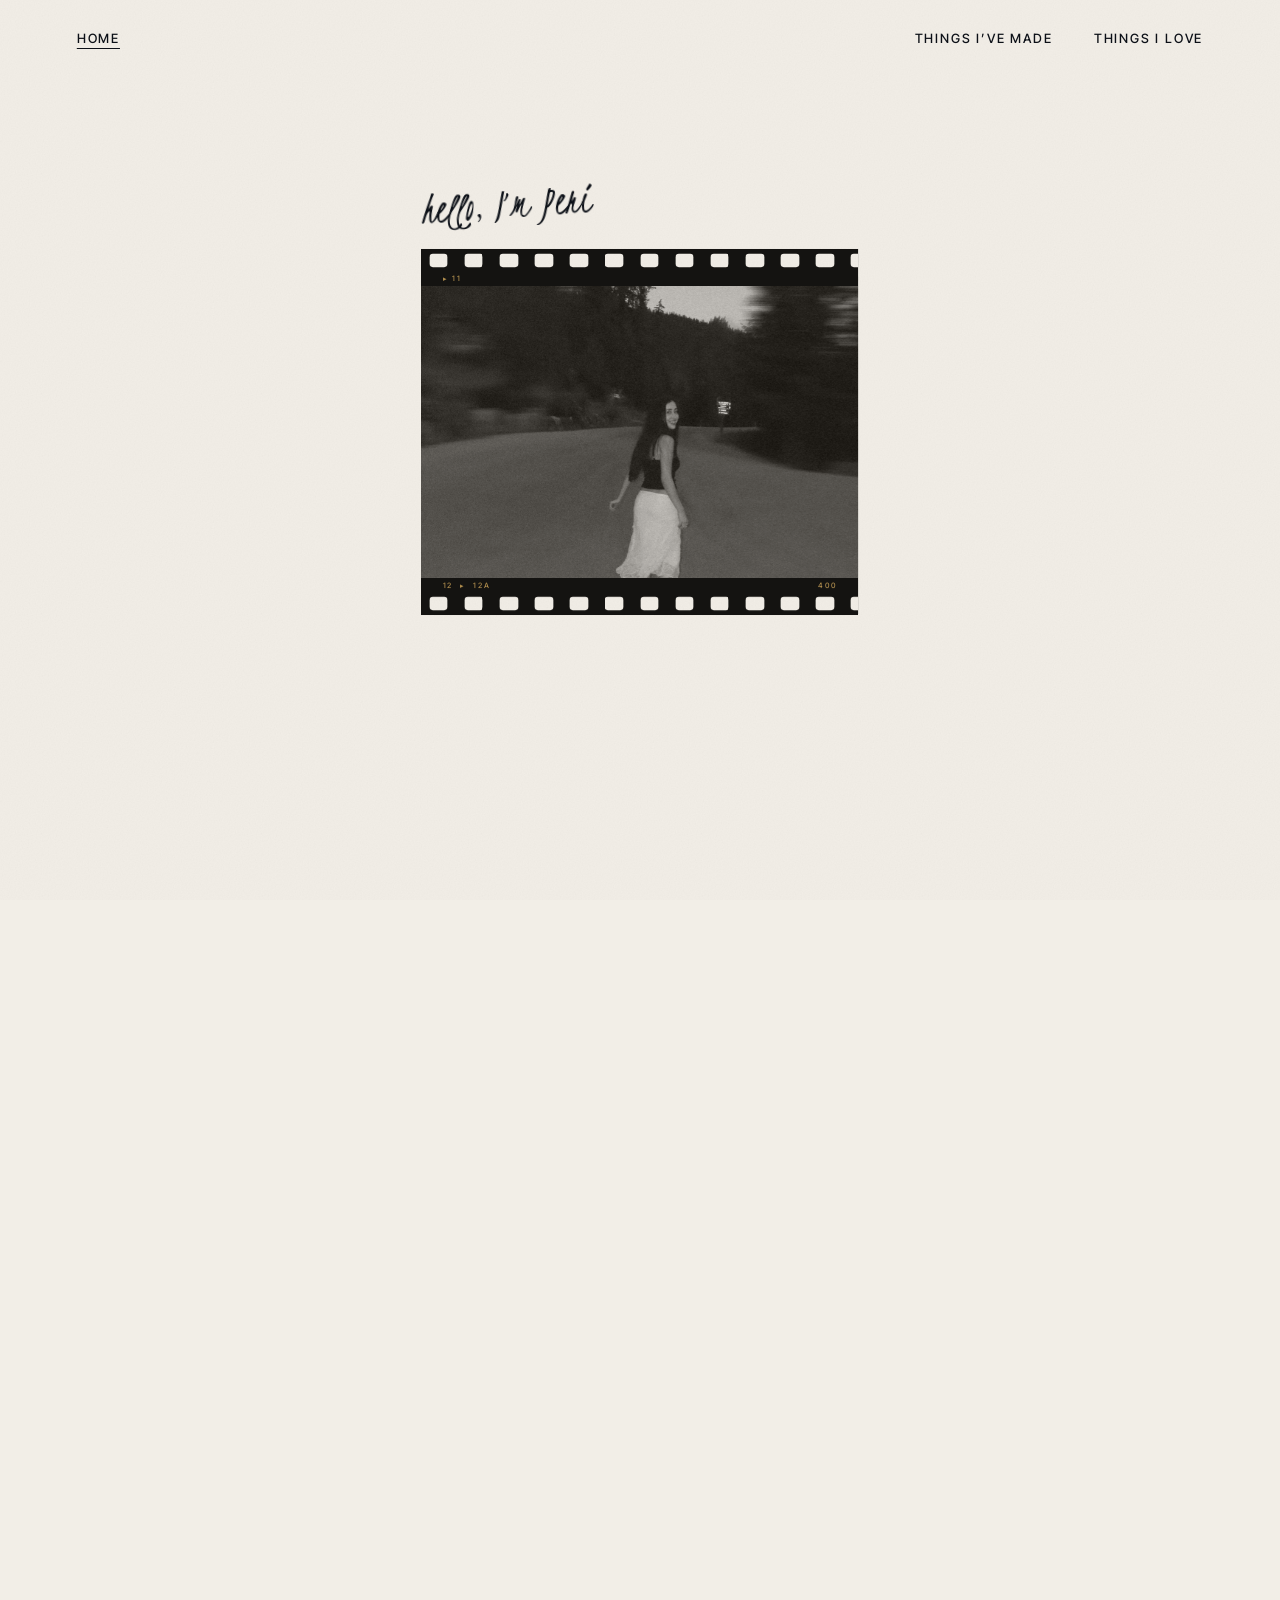
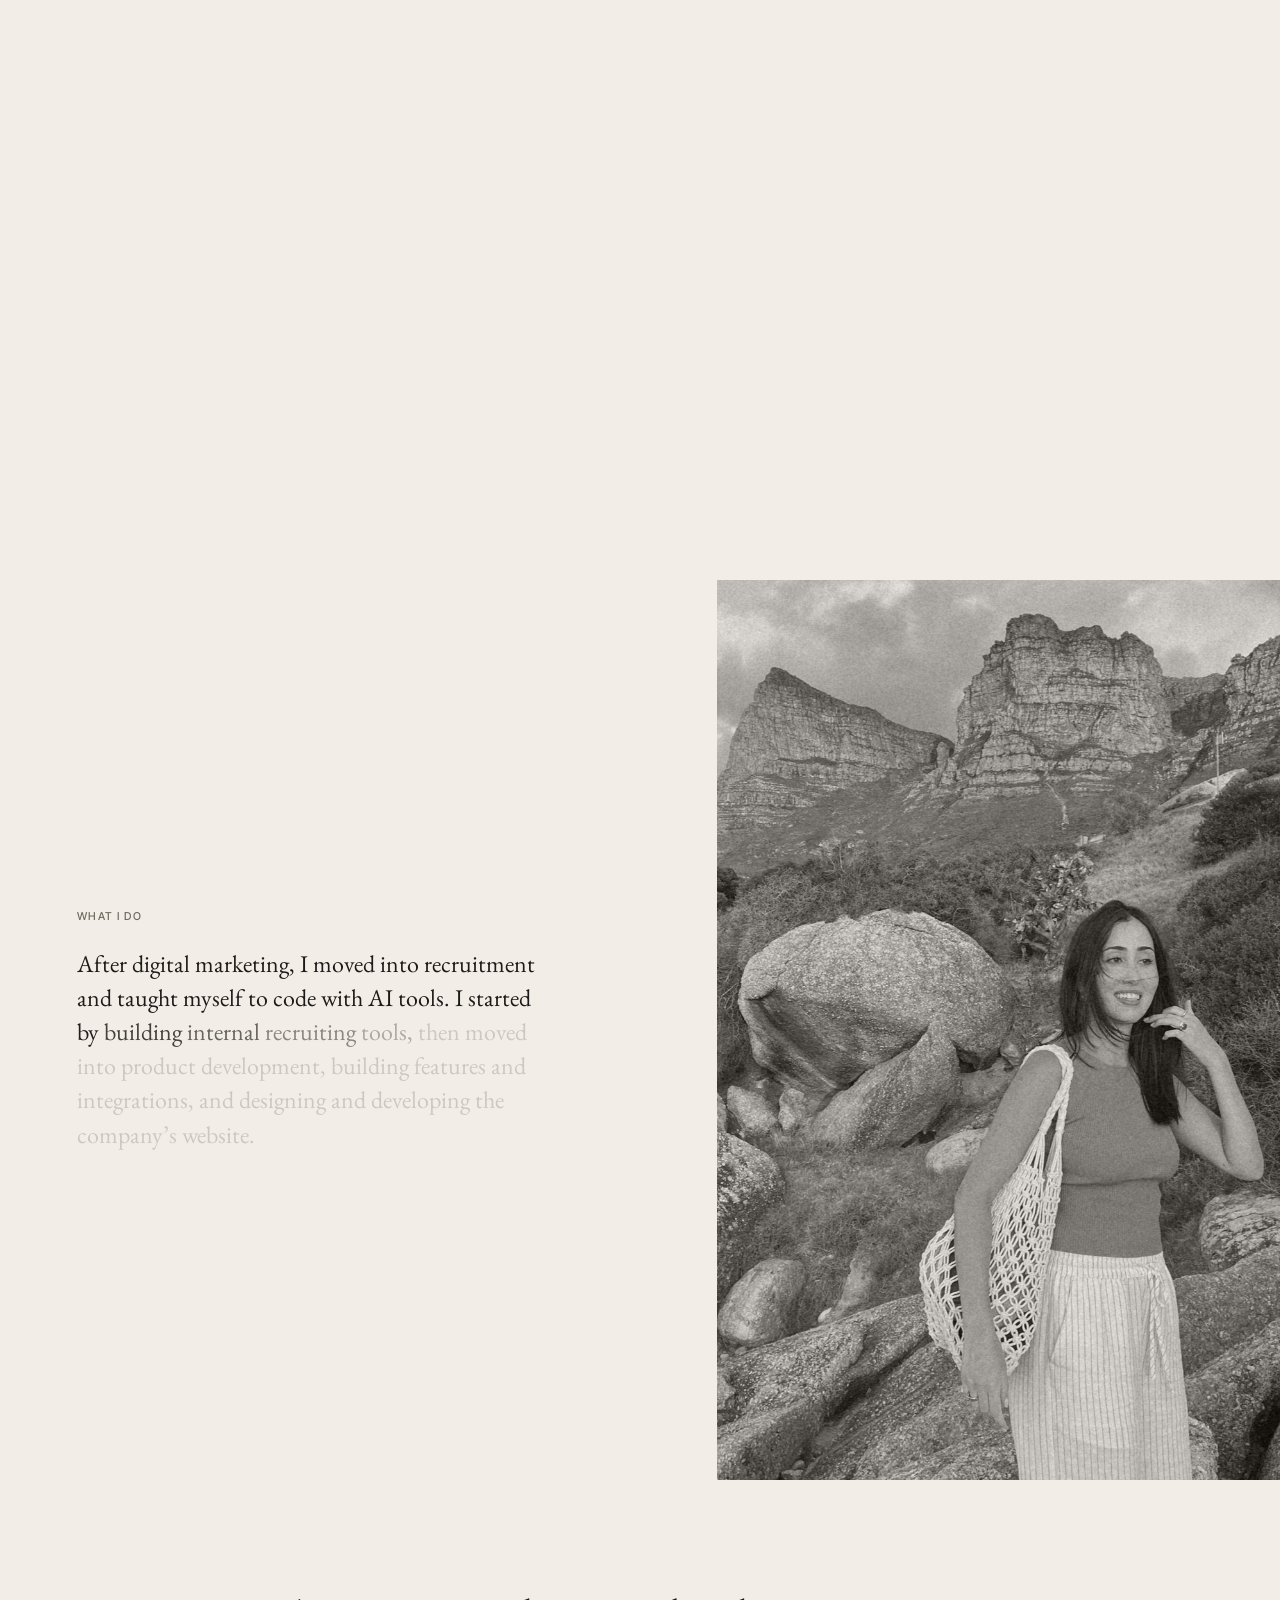
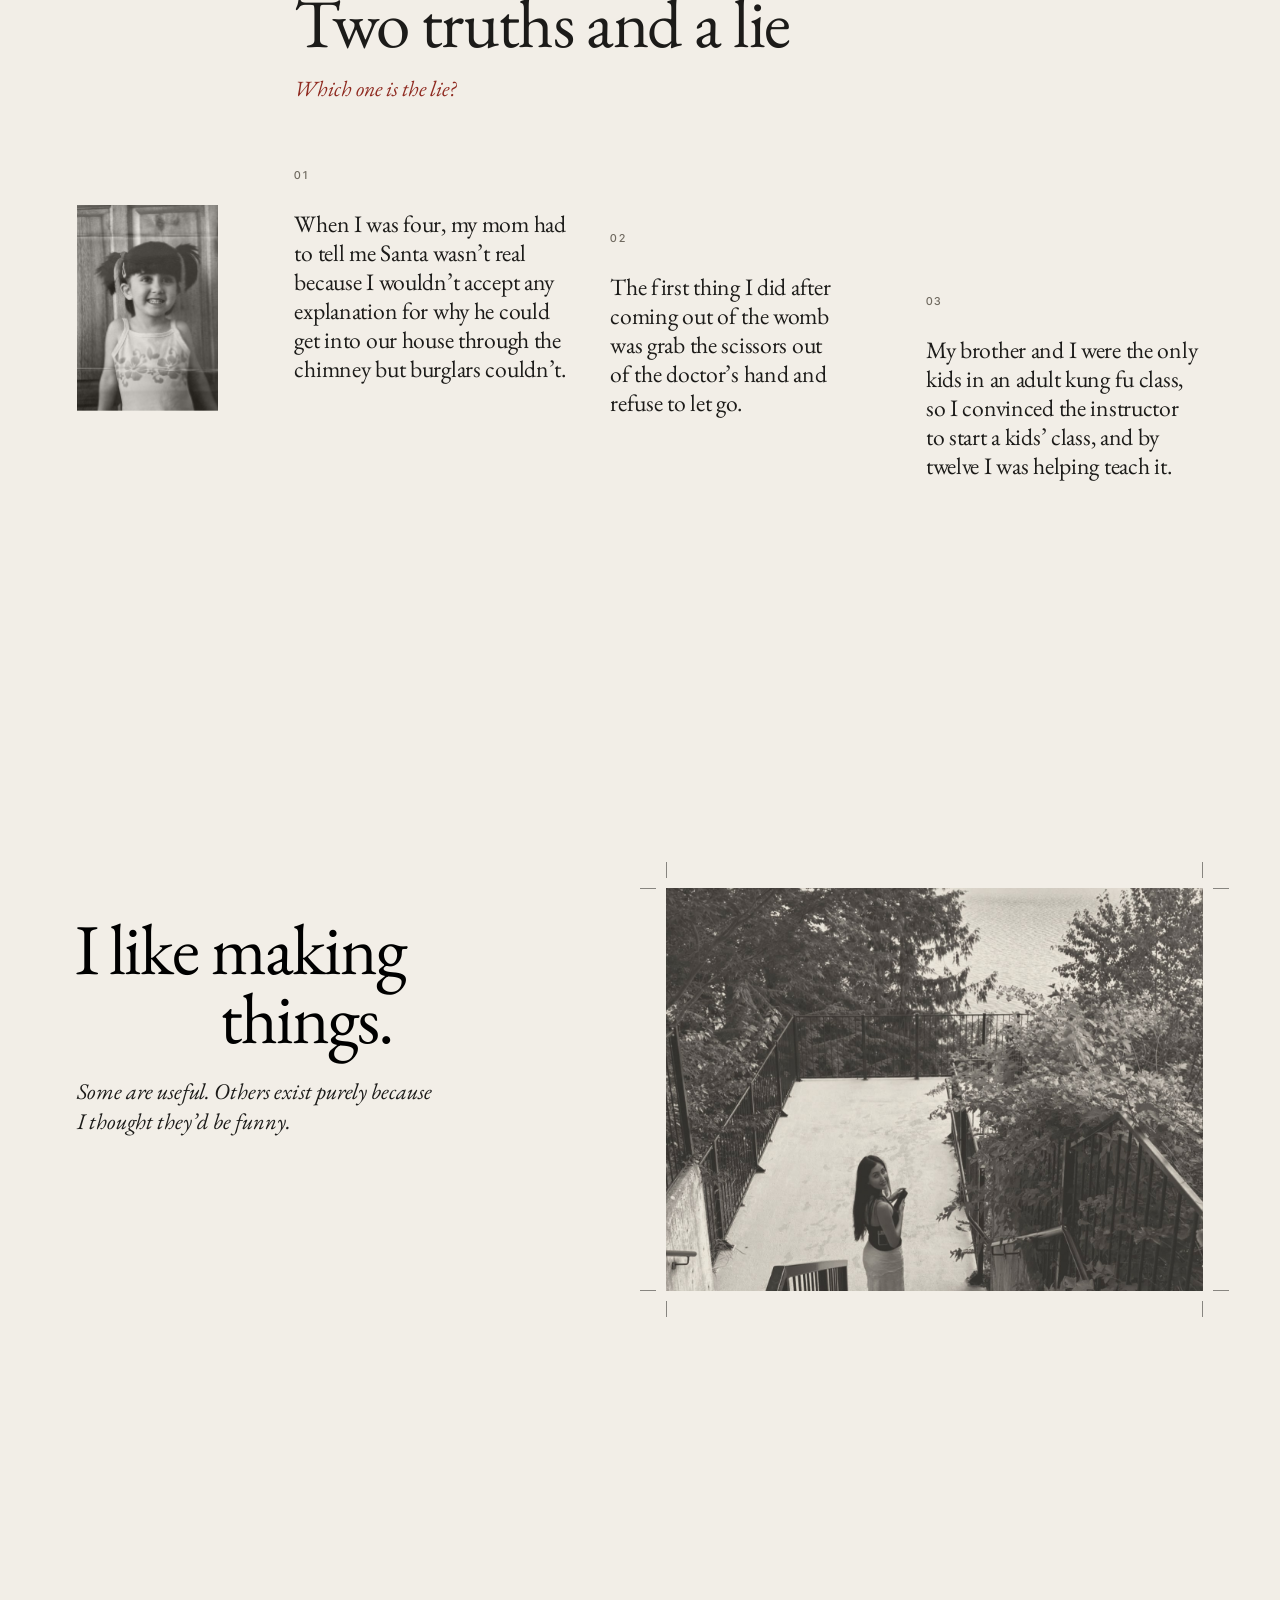
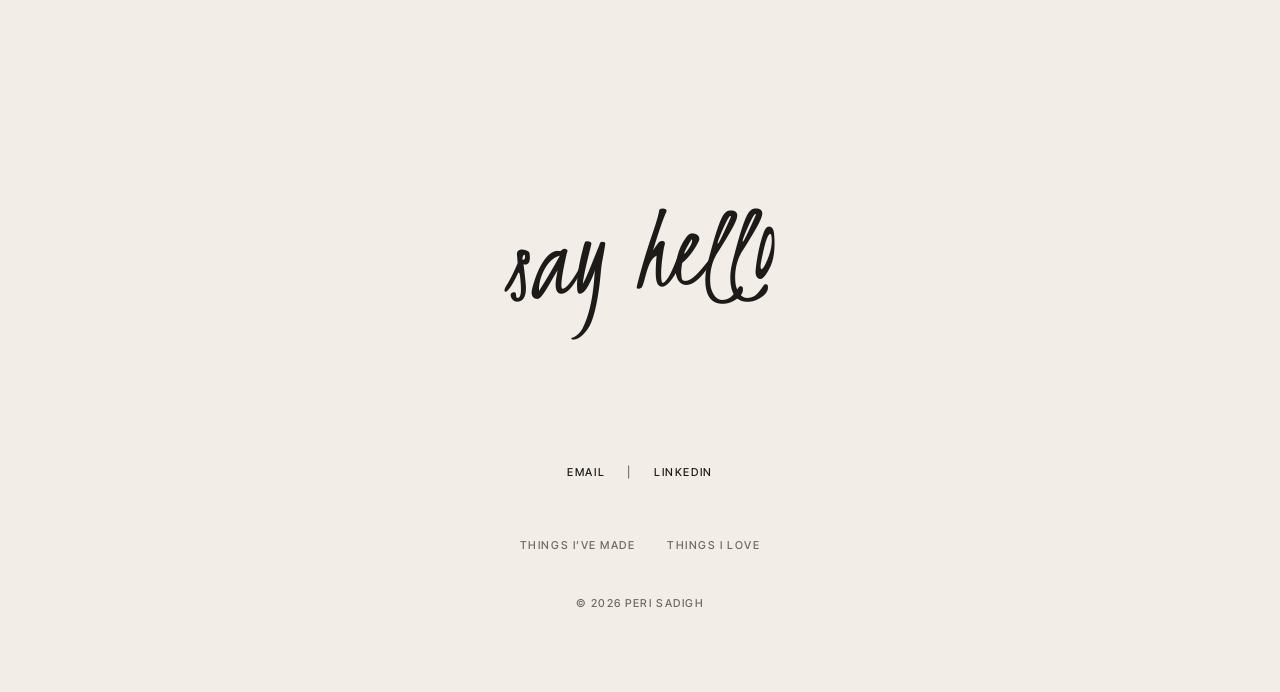
==== commit c66ea5c6: "Page transitions and scroll-linked motion Pages now change with a cross-document view transition: th" ====
--- a/index.html
+++ b/index.html
@@ -1,248 +1,314 @@
 <!doctype html><html lang="en"><head><meta charset="utf-8"><meta name="viewport" content="width=device-width,initial-scale=1">
 <title>Peri Sadigh</title>
 <meta name="description" content="I like making things. Some are useful. Others exist purely because I thought they’d be funny.">
-<meta name="theme-color" content="#f3eee7">
+<meta name="theme-color" content="#f2eee7">
 <link rel="icon" href="assets/favicon.svg" type="image/svg+xml"><link rel="apple-touch-icon" href="assets/apple-touch-icon.png">
 <meta property="og:type" content="website"><meta property="og:site_name" content="Peri Sadigh"><meta property="og:title" content="Peri Sadigh"><meta property="og:description" content="I like making things. Some are useful. Others exist purely because I thought they’d be funny."><meta property="og:url" content="https://perisadigh.com/"><meta property="og:image" content="https://perisadigh.com/assets/img/og.jpg"><meta property="og:image:width" content="1200"><meta property="og:image:height" content="630"><meta name="twitter:card" content="summary_large_image">
-<link rel="preconnect" href="https://api.fontshare.com"><link rel="preconnect" href="https://cdn.fontshare.com" crossorigin>
-<link href="https://api.fontshare.com/v2/css?f[]=boska@300,400,500,301,401,501&f[]=switzer@400,500&display=swap" rel="stylesheet">
-<link href="https://fonts.googleapis.com/css2?family=Kristi&display=swap" rel="stylesheet">
-<link rel="stylesheet" href="assets/site.css">
+<link rel="stylesheet" href="assets/vt.css">
+<link href="https://fonts.googleapis.com/css2?family=EB+Garamond:ital,wght@0,400;0,500;1,400&family=Inter+Tight:wght@400;500&family=Kristi&display=swap" rel="stylesheet">
 <style>
-*{box-sizing:border-box}body{margin:0;-webkit-font-smoothing:antialiased}
+:root{--paper:#f2eee7;--ink:#1c1b19;--mu:#6f695f;--red:#8f2a20;--serif:"EB Garamond",Garamond,serif;--cap:"Inter Tight","Helvetica Neue",sans-serif}
+*{box-sizing:border-box}html{background:var(--paper)}body{margin:0;color:var(--ink);font:400 1.2rem/1.5 var(--serif);-webkit-font-smoothing:antialiased}
 p,h1,h2,ol,figure{margin:0;padding:0}img{display:block;width:100%;height:100%;object-fit:cover}
-a{color:inherit;text-decoration:none}p,li{text-wrap:pretty}
 body::after{content:"";position:fixed;inset:0;pointer-events:none;z-index:50;background:url(assets/grain.png) 0 0/220px 220px}
-.vh{position:absolute;width:1px;height:1px;overflow:hidden;clip:rect(0 0 0 0);white-space:nowrap}
-
-/* 1. the opening: your photo sits on cream paper, so blurred it is only a soft grey shape. A field of out-of-focus letters drifts over it; the letters of your name sharpen where they stand, the rest dissolve, and they glide into place. Scrolling pulls the photo into focus around you and your name settles into the corner. */
-.open{position:relative;height:400svh}
-.stage{position:sticky;top:0;height:100svh;overflow:clip;background:#efebe5}
-.pf{position:absolute;left:0;top:0;z-index:1;will-change:transform,width,height}
-.pf img{position:absolute;inset:0;width:100%;height:100%;object-fit:cover;object-position:54% 50%;will-change:filter}
-.pf .dim{position:absolute;inset:0;background:linear-gradient(180deg,rgba(20,14,12,.2),rgba(20,14,12,.55));opacity:0}
-.field{position:absolute;inset:0;z-index:2;display:grid;align-content:center;justify-content:center;pointer-events:none;font:400 var(--fs)/1 var(--serif);letter-spacing:0;color:rgba(40,34,32,.42);filter:blur(1.7px);opacity:0;user-select:none}
-.field span{display:grid;place-items:center;width:var(--cw);height:var(--rh)}
-.nl{position:absolute;left:0;top:0;z-index:4;font:400 var(--fs)/1 var(--serif);color:var(--ink);opacity:0;will-change:transform,opacity,filter}
-.name{position:absolute;left:50%;top:50%;z-index:5;margin:0;transform-origin:0 0;white-space:nowrap;font:400 clamp(.95rem,1.25vw,1.3rem)/1 var(--serif);letter-spacing:.62em;text-transform:uppercase;color:var(--ink);will-change:transform}
-.name i{font-style:normal}
-.name .lt{opacity:0}
-.name.set .lt{opacity:1}
-.say{position:absolute;left:50%;top:50%;z-index:9;width:min(46rem,84vw);margin:0;transform:translate(-50%,-50%);text-align:center;font:300 clamp(1.75rem,3.1vw,3.3rem)/1.18 var(--serif);letter-spacing:-.015em;color:var(--paper);opacity:0}
-.say .sw{position:relative;white-space:nowrap}
-.say svg{position:absolute;overflow:visible;pointer-events:none}
-.say svg path{fill:none;stroke:var(--blush);stroke-width:1.8;stroke-linecap:round;stroke-dasharray:1;stroke-dashoffset:1}
-.cue{position:absolute;left:50%;bottom:4.5vh;z-index:9;width:1px;height:3.2rem;overflow:hidden;opacity:0;transition:opacity 1s}
-.cue.on{opacity:1}
-.cue::after{content:"";position:absolute;inset:0;background:var(--ink);transform-origin:50% 0;animation:drip 2.2s var(--e) infinite}
-@keyframes drip{0%{transform:scaleY(0)}55%{transform:scaleY(1);opacity:1}100%{transform:scaleY(1);opacity:0}}
-header.site .logo{opacity:0}
-header.site.shown .logo{opacity:1}
-@media (max-width:760px){.open{height:340svh}.name{font-size:.9rem;letter-spacing:.5em}.say{width:calc(100% - 32px);font-size:1.75rem}}
-
-/* 2. what I do: a dusty blue page with the photo breaking out of its foot */
-.wid{position:relative;background:var(--blue);display:grid;grid-template-columns:minmax(0,1fr) minmax(0,.78fr);column-gap:7vw;padding:24vh 5vw 0 9vw;min-height:100svh}
-.wid .t{align-self:start;padding-top:4vh}
-.wid .cap{color:var(--blue-d);margin-bottom:2.2rem}
-.wid .para{font:500 clamp(1.55rem,2.3vw,2.5rem)/1.28 var(--serif);letter-spacing:-.012em;max-width:37rem}
-.wid figure{position:relative;z-index:2;align-self:end;aspect-ratio:4/5;margin-bottom:-16vh;box-shadow:0 2.4rem 3rem -2rem rgba(30,30,50,.35)}
-@media (max-width:760px){.wid{display:block;padding:7rem 16px 0}.wid .t{padding:0}.wid .para{font-size:1.55rem}.wid figure{width:78%;margin:3.4rem 0 -4rem auto}}
-
-/* 3. two truths and a lie, marked up in red pen like a proof */
-.s2{position:relative;padding:32vh 5vw 14vh}
-.s2 .kid{position:absolute;left:5vw;top:46vh;width:10.5vw;aspect-ratio:1200/1749}
-.s2 .g{margin-left:17vw;display:grid;grid-template-columns:repeat(3,minmax(0,1fr));column-gap:3.4vw;align-items:start}
-.s2 .g>h2,.s2 .g>.ask{grid-column:1/-1}.s2 ol{display:contents;list-style:none}.s2 li{grid-row:3;position:relative}.s2 li:nth-child(1){grid-column:1}.s2 li:nth-child(2){grid-column:2;margin-top:7vh}.s2 li:nth-child(3){grid-column:3;margin-top:14vh}
-.s2 h2{font:300 clamp(2.8rem,5vw,5.4rem)/1 var(--serif);letter-spacing:-.028em;margin-bottom:1rem}
-.s2 .ask{font:italic 400 clamp(1.3rem,1.7vw,1.7rem)/1.3 var(--serif);color:var(--red);margin-bottom:8vh}
-.card{position:relative;display:grid;width:100%;padding:0;border:0;background:none;color:inherit;font:inherit;text-align:left;cursor:pointer;transition:transform .6s var(--e),opacity .6s}
-.card .no{display:block;min-height:2.9rem}
-.card .s{display:block;text-wrap:balance;font:500 clamp(1.3rem,min(1.8vw,3.4vh),2.05rem)/1.28 var(--serif);letter-spacing:-.008em}
-.card .tx{background:linear-gradient(var(--red),var(--red)) 0 57%/0 1.5px no-repeat;-webkit-box-decoration-break:clone;box-decoration-break:clone;transition:color .6s}
+.cap{font:500 .68rem/1.5 var(--cap);letter-spacing:.14em;text-transform:uppercase}header.cap{font-size:.8rem}
+.mu{color:var(--mu)}
+a{color:inherit;text-decoration:none}
+::selection{background:var(--red);color:var(--paper)}
+p,li{text-wrap:pretty}
+@media (prefers-reduced-motion:no-preference){html{scroll-behavior:smooth;scroll-padding-top:5.5rem}}
+header{position:fixed;top:0;left:0;right:0;z-index:40;display:flex;justify-content:space-between;padding:1.8rem 6vw;color:#fff;mix-blend-mode:difference;transition:transform .7s var(--e)}header.away{transform:translateY(-130%)}
+header nav{display:flex;gap:2.6rem}header a[aria-current]{text-decoration:underline;text-underline-offset:.4em}
+.spread{position:relative;min-height:100svh;overflow:hidden}
+
+/* 0: quiet feature page: headline aligned to the top of a photographic plate, the standfirst to its foot */
+.s0 h1{position:absolute;left:6vw;top:15vh;margin:0;z-index:3;color:var(--paper);mix-blend-mode:difference;font:400 clamp(2.6rem,5.6vw,6.8rem)/.96 var(--serif);letter-spacing:-.026em}
+.s0 h1 .ln:nth-child(2){padding-left:11vw}
+.s0 .stand{position:absolute;left:6vw;top:calc(15vh + 12.6vw);width:min(27rem,31vw);font:italic 400 clamp(1.3rem,1.75vw,1.8rem)/1.34 var(--serif);text-wrap:pretty;z-index:3}
+.s0 figure{position:absolute;left:52vw;top:12vh;width:42vw;aspect-ratio:4/3;z-index:1}
+.s0 figure img{object-position:50% 50%}
+.s0 .foot{bottom:6vh;left:6vw}
+
+/* 1: the sentence set small and wide; a larger photo with "about" written across its edge */
+.s1 .say{position:absolute;left:8vw;top:24vh;width:min(23.5rem,46vw);font:500 .82rem/2.05 var(--cap);letter-spacing:.17em;text-transform:uppercase;text-align:justify;text-align-last:justify;hyphens:none}
+.s1 figure{position:absolute;right:7vw;top:17vh;width:41vw;aspect-ratio:4/3}
+.s1 .hi{position:absolute;left:53.6vw;top:calc(17vh + 30.75vw - 10.5vw);z-index:2;color:var(--paper);font:400 clamp(5.5rem,9.5vw,9.5rem)/.8 "Kristi",cursive;transform:rotate(-6deg);white-space:nowrap}
+.foot{position:absolute;left:6vw;bottom:6vh;display:flex;gap:3rem}
+
+
+/* 3: experience: mirrors the game, the photo bleeds off the right and the words sit in the paper */
+.s3{display:grid;grid-template-columns:1fr 44%}
+.s3 figure{grid-column:2;grid-row:1;height:100svh}
+.s3 .t{grid-column:1;grid-row:1;align-self:center;padding:8vh 6vw 8vh 6vw;max-width:46rem}
+.s3 .para{font-size:1.5rem;line-height:1.42;margin:1.4rem 0 0;max-width:30rem}
+.s3 .roles{list-style:none;max-width:31rem}
+.s3 .roles li{display:grid;grid-template-columns:1fr auto;column-gap:1.5rem;row-gap:.15rem;padding:.6rem 0}.s3 .roles .w{grid-column:1;color:var(--mu)}.s3 .roles .d{grid-column:2;grid-row:1}
+/* 4: say hello written across the edge of a photo */
+.s4{min-height:68svh}
+.s4 .hi{position:absolute;left:50%;top:14svh;translate:-50% 0;font:400 clamp(5rem,9.5vw,9rem)/.8 "Kristi",cursive;transform:rotate(-5deg);white-space:nowrap}
+.s4 .links{position:absolute;left:0;right:0;bottom:23svh;display:flex;justify-content:center;gap:1.4rem}
+.s4 .pgs{position:absolute;left:0;right:0;bottom:15svh;display:flex;justify-content:center;flex-wrap:wrap;gap:.6rem 2rem;padding:0 16px}.s4 .pgs a{background:linear-gradient(currentColor,currentColor) 0 100%/0 1px no-repeat;padding-bottom:.35em;transition:background-size .6s var(--e)}.s4 .pgs a:hover,.s4 .pgs a:focus-visible{background-size:100% 1px}
+.s4 .links a{color:var(--ink)}.s4 .links span{color:var(--mu)}
+.s4 .fine{position:absolute;left:0;right:0;bottom:9svh;text-align:center}
+
+/* rhythm: each section a different composition, like turning pages */
+/* 1: the road photo runs the full width; the sentence sits under it, to the right */
+.s1{min-height:auto;padding:17vh 6vw 14vh 0}
+.s1 .stage{display:grid;grid-template-columns:54vw 1fr;column-gap:5vw;align-items:end}
+.s1 .ghost,.s1 .cover{display:none}
+.s1 figure{grid-area:1/1;position:relative;right:auto;top:auto;width:100%;aspect-ratio:4/3;margin:0}
+.s1 figure img{object-position:50% 50%}
+.s1 .hi{grid-area:1/1;position:relative;left:auto;top:auto;z-index:2;align-self:end;justify-self:start;margin:0 0 3vw 6vw;font-size:clamp(5.5rem,9vw,9.5rem)}
+.s1 .say{grid-area:1/2;position:static;align-self:center;width:min(23.5rem,100%);margin:0}
+@media (max-width:760px){
+header{position:absolute;color:inherit;mix-blend-mode:normal;padding:1.2rem 16px;flex-direction:column;gap:.8rem}header.cap{font-size:.66rem}header nav{gap:.95rem;flex-wrap:nowrap}
+.spread{min-height:auto;padding:0 16px}
+.foot{position:static;margin-top:2.5rem}.s1{padding-top:9rem;padding-bottom:4rem}.s1 .say,.s1 figure,.s4 .hi,.s4 .links,.s4 .pgs,.s4 .fine{position:static;width:auto}
+.s1 .say{font-size:.74rem;line-height:2}.s1 figure{width:calc(100% + 16px);margin:3.5rem -16px 0 0}.s1 .hi{position:relative;left:auto;top:auto;z-index:2;margin:-6rem 0 0 6%;font-size:4.8rem;transform:rotate(-6deg)}.s1 .foot{margin-top:4rem}
+.s3{display:block;padding:0}.s3 figure{height:auto;aspect-ratio:4/5;width:100%}.s3 .t{padding:3rem 16px 1rem}.s3 .foot{padding:0 16px 4rem}
+.s3 .para{margin:1.2rem 0 2.5rem;font-size:1.25rem}
+.s4{padding:4rem 0 3rem}.s4 .hi{position:relative;left:auto;top:auto;translate:none;width:fit-content;margin:0 auto;font-size:4.6rem}.s4 .links{margin-top:3rem}.s4 .pgs{margin-top:1.6rem}.s4 .fine{margin-top:1.6rem}
+}
+@media (max-width:760px){.s0{min-height:auto;padding:5rem 16px 0}.s0 h1,.s0 .stand,.s0 figure{position:static;width:auto;translate:none}.s0 h1{font-size:10.5vw;mix-blend-mode:normal;color:var(--ink)}.s0 h1 .ln:nth-child(2){padding-left:12vw}.s0 figure{width:100%;margin:2.4rem 0 0}.s0 .stand{margin-top:1.6rem;font-size:1.4rem;max-width:20rem}.s0 .foot{margin-top:2.5rem}
+}
+@media (max-width:760px){
+.s1{padding:8rem 16px 4rem}.s1 .stage{display:flex;flex-direction:column;align-items:stretch}.s1 .ghost{aspect-ratio:4/3;width:calc(100% + 32px);margin:0 -16px;order:1}.s1 .hi{align-self:flex-start;justify-self:auto}.s1 .say{align-self:stretch}.s1 figure{height:auto;aspect-ratio:4/3;width:calc(100% + 32px);margin:0 -16px}.s1 .hi{position:relative;left:auto;top:auto;order:2;margin:-6.6rem 0 0 4%;font-size:5rem;z-index:2}.s1 .say{order:3;width:auto;margin:3rem 0 0}.s1 .foot{order:4}
+}
+
+/* motion: one easing curve, three gestures (lines rise, plates open, nav underline draws) */
+:root{--e:cubic-bezier(.2,.7,.2,1)}
+header nav a{background:linear-gradient(currentColor,currentColor) 0 100%/0 1px no-repeat;padding-bottom:.35em;transition:background-size .6s var(--e)}header nav a:hover,header nav a:focus-visible{background-size:100% 1px}
+.js .ln{display:block;overflow:hidden;padding:0 .14em .42em 0;margin:0 -.14em -.42em 0}.js .ln>span{display:block;transform:translateY(108%)}
+.js .s0.in .ln>span{transform:none;transition:transform .95s var(--e)}.js .s0.in .ln:nth-child(2)>span{transition-delay:.08s}
+.js .rv{overflow:hidden}.js .rv img{will-change:transform,opacity;opacity:0;transform:translate3d(0,1.6rem,0) scale(1.1);transform-origin:50% 100%}
+.js .rv.in img{opacity:1;transform:scale(1.04) translateY(var(--py,0px));transition:opacity .8s var(--e),transform 1.15s var(--e)}
+.js .rv.in.settled img{transition:none}
+@media (prefers-reduced-motion:reduce){.js .ln>span{transform:none!important;transition:none!important}.js .rv img{opacity:1!important;transform:none!important}}
+
+/* 2: two truths and a lie, marked up in red pen like a proof */
+.s2{display:block;min-height:100svh;padding:12vh 6vw 9vh;position:relative}
+.s2 .kid{position:absolute;left:6vw;top:46vh;width:11vw;aspect-ratio:1200/1749}
+.s2 .g{margin-left:17vw;display:grid;grid-template-columns:repeat(3,minmax(0,1fr));column-gap:3vw;align-items:start}
+.s2 .g>h2,.s2 .g>.ask{grid-column:1/-1}.s2 ol{display:contents}.s2 li{grid-row:3}.s2 li:nth-child(1){grid-column:1}.s2 li:nth-child(2){grid-column:2;margin-top:7vh}.s2 li:nth-child(3){grid-column:3;margin-top:14vh}
+.s2 h2{font:400 clamp(2.9rem,5.4vw,5.6rem)/1 var(--serif);letter-spacing:-.02em;text-transform:none;margin-bottom:.9rem}
+.s2 .ask{font-style:italic;color:var(--red);font-size:clamp(1.3rem,1.7vw,1.7rem);margin-bottom:7vh}
+.s2 ol{list-style:none}
+.s2 li{position:relative}
+.card{position:relative;display:grid;grid-template-columns:1fr;width:100%;padding:0;border:0;background:none;color:inherit;font:inherit;text-align:left;cursor:pointer}
+.card .no{padding:0 0 .7rem;min-height:2.7rem;transition:opacity .5s}
+.card .s{display:block;max-width:none;text-wrap:balance;font:400 clamp(1.3rem,min(1.85vw,3.4vh),2.1rem)/1.22 var(--serif);letter-spacing:-.012em}
+.card .tx{text-decoration:underline;text-decoration-thickness:1px;text-underline-offset:.2em;text-decoration-color:transparent;transition:text-decoration-color .5s,color .6s;background:linear-gradient(var(--red),var(--red)) 0 57%/0 1.5px no-repeat;-webkit-box-decoration-break:clone;box-decoration-break:clone}
+.g:not(.picked) .card:hover .tx,.g:not(.picked) .card:focus-visible .tx{text-decoration-color:rgba(28,27,25,.45)}
 .card .ring{position:absolute;left:0;top:0;overflow:visible;pointer-events:none}
-.card .ring path{fill:none;stroke:var(--red);stroke-width:2;stroke-linecap:round;stroke-linejoin:round;stroke-dasharray:1;stroke-dashoffset:1;transition:stroke-dashoffset .45s cubic-bezier(.45,0,.25,1)}
+.card .ring path{fill:none;stroke:var(--red);stroke-width:2.2;stroke-linecap:round;stroke-linejoin:round;stroke-dasharray:1;stroke-dashoffset:1;transition:stroke-dashoffset .4s cubic-bezier(.45,0,.25,1)}
 .card .ring.on path{stroke-dashoffset:0}
-.card .note{position:absolute;left:0;top:-.4rem;font:400 2.9rem/1 var(--hand);color:var(--mu);opacity:0;transform:rotate(-7deg);transform-origin:0 100%;clip-path:inset(-30% 100% -30% -15%)}
+.card .note{position:absolute;left:0;top:-.5rem;font:400 2.9rem/1 "Kristi",cursive;color:var(--mu);opacity:0;transform:rotate(-7deg) translateY(.5rem);transform-origin:0 100%;transition:opacity .4s,transform .6s var(--e)}
 .card[data-lie] .note{color:var(--red)}
-.revealed .card .note{opacity:1;clip-path:inset(-30% -30% -30% -15%);transition:clip-path .55s cubic-bezier(.5,0,.2,1),opacity .15s}
+.revealed .card .note{opacity:1;transform:rotate(-7deg)}
+.revealed .card .no{opacity:0}
 .revealed .card[data-lie] .tx{color:var(--mu);background-size:100% 1.5px;transition:background-size .5s .05s cubic-bezier(.6,0,.3,1),color .4s .05s}
-.card .x{display:none;font-style:italic;color:var(--red);margin-top:.9rem;font-size:clamp(1.1rem,1.35vw,1.45rem);line-height:1.32}
+.card .x{display:none;font-style:italic;font-weight:500;color:var(--red);margin-top:.9rem;font-size:clamp(1.15rem,1.4vw,1.5rem);line-height:1.3}
 .revealed .card .x{display:block}
-.g:not(.picked) .card:hover,.g:not(.picked) .card:focus-visible{transform:translateX(.45rem)}
-.g:not(.picked) .card:hover .tx{font-style:italic}
-.g:not(.picked):has(.card:hover) .card:not(:hover){opacity:.45}
-.picked:not(.revealed) .card:not(.chosen){opacity:.35}
-.revealed .card[data-lie]{animation:shudder .5s cubic-bezier(.3,0,.2,1)}
-@keyframes shudder{18%{transform:translateX(-.45rem) rotate(-.5deg)}38%{transform:translateX(.35rem) rotate(.4deg)}60%{transform:translateX(-.2rem)}}
-.s2 .verdict{grid-column:1/span 2;grid-row:3;align-self:end;margin-top:1.2rem;min-height:4.5rem;display:flex;align-items:baseline;gap:1.8rem}
-.s2 .verdict .w{font:400 clamp(2.6rem,3.7vw,4rem)/1 var(--hand);white-space:nowrap;color:var(--red);transform:rotate(-4deg);clip-path:inset(-40% 100% -40% -10%)}
-.revealed .verdict .w{clip-path:inset(-40% -20% -40% -10%);transition:clip-path .5s cubic-bezier(.4,0,.2,1)}
+.s2 .verdict{grid-column:1 / span 2;grid-row:3;align-self:end;margin:1.2rem 0 0;min-height:4.5rem;display:flex;align-items:baseline;gap:1.8rem}
+.s2 .verdict .w{font:400 clamp(2.6rem,3.7vw,4rem)/1 "Kristi",cursive;white-space:nowrap;color:var(--red);opacity:0;transform:rotate(-4deg);transition:opacity .7s .5s}
+.revealed .verdict .w{opacity:1}
 .s2 .again{border:0;background:none;padding:0;color:var(--red);cursor:pointer;visibility:hidden;text-decoration:underline;text-underline-offset:.4em}
 .revealed .again{visibility:visible}
-.s2 .kf{position:absolute;right:5vw;width:clamp(7.5rem,9.5vw,11.5rem);aspect-ratio:900/1293}.s2 .kf[hidden]{display:none}
-.s2 .kf img{filter:sepia(.7) brightness(1.9) contrast(.45) blur(7px);transform:rotate(2.5deg) scale(1.04)}
+.s2 .kf{position:absolute;right:6vw;top:11vh;width:clamp(7.5rem,9.5vw,11.5rem);aspect-ratio:900/1293}
+.s2 .kf[hidden]{display:none}
+.s2 .foot{left:6vw}
+
+/* two truths: motion */
+.js .s2 li.fd.in{transition-delay:var(--d,0s)}
+.card{transition:transform .6s var(--e),opacity .6s}
+.g:not(.picked) .card:hover,.g:not(.picked) .card:focus-visible{transform:translateX(.45rem)}
+.g:not(.picked):has(.card:hover) .card:not(:hover){opacity:.5}
+.picked:not(.revealed) .card:not(.chosen){opacity:.35}
+.card .note{clip-path:inset(-30% 100% -30% -15%)}
+.revealed .card .note{clip-path:inset(-30% -30% -30% -15%);transition:clip-path .55s cubic-bezier(.5,0,.2,1),opacity .15s,transform .6s var(--e)}
+.revealed .card[data-lie]{animation:shudder .5s cubic-bezier(.3,0,.2,1)}
+@keyframes shudder{0%{transform:none}18%{transform:translateX(-.45rem) rotate(-.5deg)}38%{transform:translateX(.35rem) rotate(.4deg)}60%{transform:translateX(-.2rem)}100%{transform:none}}
+.s2 .verdict .w{clip-path:inset(-40% 100% -40% -10%);transition:none}
+.revealed .verdict .w{clip-path:inset(-40% -20% -40% -10%);transition:clip-path .5s cubic-bezier(.4,0,.2,1);opacity:1}
+.s2 .kf img{display:block;width:100%;filter:sepia(.7) brightness(1.9) contrast(.45) blur(7px);transform:rotate(2.5deg) scale(1.04);transition:none}
 .s2 .kf.in img{filter:none;transform:none;transition:filter 1.5s .1s var(--e),transform 1.3s .1s var(--e)}
-@media (max-width:760px){.s2{padding:7rem 16px 5rem}.s2 .kid{position:static;width:38%}.s2 .g{display:block;margin:3rem 0 0}.s2 ol{display:block}.s2 .ask{margin-bottom:3rem}.s2 li:nth-child(n){margin:0}.s2 li:nth-child(n+2){margin-top:3.2rem}.card .s{font-size:1.6rem}.card .no{min-height:0}.card .note{position:static;display:none;font-size:2.6rem;margin-bottom:.3rem}.revealed .card .note{display:block}.s2 .verdict{margin-top:3rem}.s2 .kf{position:static;width:62%;margin-top:1.6rem}}
 @media (prefers-reduced-motion:reduce){.card .note,.s2 .verdict .w{clip-path:none!important}.revealed .card[data-lie]{animation:none}.s2 .kf img{filter:none;transform:none}}
-
-/* 4. I like making things: a red square of paper behind the photo, moving at its own pace */
-.s0{position:relative;display:grid;grid-template-columns:minmax(0,1fr) minmax(0,1fr);column-gap:6vw;align-items:center;padding:14vh 5vw 26vh 9vw}
-.s0 h2{font:300 clamp(2.8rem,6vw,6.6rem)/.98 var(--serif);letter-spacing:-.03em}
-.s0 h2 a{display:inline-block;transition:transform .8s var(--e)}
-.s0 h2 a:hover,.s0 h2 a:focus-visible{font-style:italic;transform:translateX(.5rem)}
-.s0 .stand{margin-top:2.6rem;max-width:22rem;font:italic 500 clamp(1.2rem,1.55vw,1.55rem)/1.38 var(--serif)}
-.s0 .pic{position:relative;width:82%;justify-self:end}
-.s0 .blk{position:absolute;left:-18%;bottom:-14%;width:72%;aspect-ratio:1;background:var(--red);will-change:transform}
-.s0 figure{position:relative;aspect-ratio:3/4}
-@media (max-width:760px){.s0{display:block;padding:5rem 16px 8rem}.s0 h2{font-size:12.5vw}.s0 .pic{width:78%;margin:3.4rem 0 0 auto}}
+/* crop marks around the opening plate */
+.s0 .marks{position:absolute;left:calc(52vw - 26px);top:calc(12vh - 26px);width:calc(42vw + 52px);aspect-ratio:auto;height:calc(42vw*3/4 + 52px);z-index:2;pointer-events:none;opacity:0;transition:opacity .8s .8s;--k:rgba(28,27,25,.5);background:
+linear-gradient(var(--k),var(--k)) 0 26px/16px 1px no-repeat,linear-gradient(var(--k),var(--k)) 26px 0/1px 16px no-repeat,
+linear-gradient(var(--k),var(--k)) 100% 26px/16px 1px no-repeat,linear-gradient(var(--k),var(--k)) calc(100% - 26px) 0/1px 16px no-repeat,
+linear-gradient(var(--k),var(--k)) 0 calc(100% - 26px)/16px 1px no-repeat,linear-gradient(var(--k),var(--k)) 26px 100%/1px 16px no-repeat,
+linear-gradient(var(--k),var(--k)) 100% calc(100% - 26px)/16px 1px no-repeat,linear-gradient(var(--k),var(--k)) calc(100% - 26px) 100%/1px 16px no-repeat}
+.s0.in .marks{opacity:1}
+.s4 .links a{background:linear-gradient(currentColor,currentColor) 0 100%/0 1px no-repeat;padding-bottom:.4em;transition:background-size .6s var(--e)}.s4 .links a:hover,.s4 .links a:focus-visible{background-size:100% 1px}
+/* script words are written across, left to right; the rest of the page fades up */
+.js .hi{clip-path:inset(-60% 100% -60% -25%)}
+.js .hi.in,.js .rv.in~.hi{clip-path:inset(-60% -25% -60% -25%);transition:clip-path 1.05s cubic-bezier(.5,0,.2,1) .1s}
+.js .fd{opacity:0;transform:translateY(.8rem)}.js .fd.in{opacity:1;transform:none;transition:opacity .6s var(--e),transform .75s var(--e)}
+@media (prefers-reduced-motion:reduce){.js .hi{clip-path:none!important}.js .fd{opacity:1!important;transform:none!important}.card .ring path{transition:none}.s0 .marks{transition:none}}
+@media (max-width:760px){
+.s2{padding:4rem 16px 6rem;min-height:auto}.s2 .kid{position:static;width:38%;margin:0}.s2 .g{display:block;margin:3rem 0 0}.s2 ol{display:block}.s2 .ask{margin-bottom:3rem}
+.s2 li:nth-child(n){margin:0}.s2 li:nth-child(n+2){margin-top:3.2rem}.card{grid-template-columns:1fr}
+.card .s{max-width:none;font-size:1.65rem}.card .no{padding:0 0 .5rem;min-height:0}.card .note{position:static;display:none;font-size:2.6rem;margin-bottom:.3rem}
+.revealed .card .note{display:block}.revealed .card .no{display:none}
+.s2 .verdict{margin:3rem 0 0}.s2 .kf{position:static;translate:none;width:62%;margin:1.6rem 0 0}.s0 .marks{display:none}
+}
+
+/* intro: one film frame sits on the paper; scrolling grows it to full-bleed, then it settles into the page */
+.js .intro:not(.live):not(.static){visibility:hidden}
+.s1.live{padding:0;height:420vh;min-height:0;overflow:visible}
+.s1.live .stage{position:sticky;top:0;height:100svh;width:100%;overflow:hidden;overflow:clip;padding:0 6vw 0 0;align-content:center;background:var(--paper)}
+.s1.live .ghost{display:block;grid-area:1/1;aspect-ratio:4/3;width:100%;visibility:hidden}
+.s1.live .ph{position:absolute;grid-area:auto;margin:0;z-index:1;left:0;top:0;width:100%;height:100%;aspect-ratio:auto;overflow:visible}
+.s1.live .hi{z-index:2;clip-path:inset(-60% 100% -60% -25%)}
+.s1.live .say{opacity:0;will-change:transform,opacity}
+.fb{position:absolute;left:0;right:0;height:var(--b,30px);background:#151412;z-index:2;will-change:transform}.s1.live:not(.in) .fb{opacity:0}
+.fb.t{top:0;background-image:url("data:image/svg+xml,%3Csvg xmlns='http://www.w3.org/2000/svg' viewBox='0 0 100 100' preserveAspectRatio='none'%3E%3Crect x='24' y='13' width='52' height='36' rx='9' fill='%23f2eee7'/%3E%3C/svg%3E");background-size:calc(var(--b,30px)*.95) 100%;background-repeat:repeat-x}
+.fb.b{bottom:0;background-image:url("data:image/svg+xml,%3Csvg xmlns='http://www.w3.org/2000/svg' viewBox='0 0 100 100' preserveAspectRatio='none'%3E%3Crect x='24' y='51' width='52' height='36' rx='9' fill='%23f2eee7'/%3E%3C/svg%3E");background-size:calc(var(--b,30px)*.95) 100%;background-repeat:repeat-x}
+.fb span{position:absolute;font:500 calc(var(--b,30px)*.2)/1 var(--cap);letter-spacing:.22em;color:#cfa65a;opacity:.85;white-space:nowrap}
+.fb.t span{left:5%;bottom:11%}.fb.b span{left:5%;top:11%}.fb.b span+span{left:auto;right:5%}
+.s1.live .ph img{opacity:0}
+.s1.live.in .ph img{animation:frameIn 1.5s var(--e) both}.s1.live.in .fb{animation:fbIn 1.2s .3s var(--e) backwards}
+@keyframes frameIn{from{opacity:0;filter:blur(10px);transform:scale(1.05)}to{opacity:1;filter:blur(0);transform:none}}
+@keyframes fbIn{from{opacity:0}to{opacity:1}}
+.hello{position:absolute;left:0;top:0;z-index:6;font:400 clamp(2.2rem,3.6vw,3.8rem)/1 "Kristi",cursive;color:#fff;mix-blend-mode:difference;white-space:nowrap;transform-origin:0 50%;will-change:transform,opacity;pointer-events:none;clip-path:inset(-60% 100% -60% -10%)}
+.hello.go{animation:write 1.4s cubic-bezier(.5,0,.2,1) both}
+@keyframes write{from{clip-path:inset(-60% 100% -60% -10%)}to{clip-path:inset(-60% -10% -60% -10%)}}
+.cue{position:absolute;left:50%;bottom:5vh;translate:-50% 0;z-index:6;color:#fff;mix-blend-mode:difference;display:flex;flex-direction:column;align-items:center;gap:.7rem;opacity:0;pointer-events:none}.cue.go{animation:cue .9s .1s backwards;opacity:1}
+.cue::after{content:"";width:1px;height:2.6rem;background:currentColor;transform-origin:50% 0;animation:drip 1.8s .3s var(--e) infinite}
+@keyframes cue{from{opacity:0}}@keyframes drip{0%{transform:scaleY(0)}55%{transform:scaleY(1)}100%{transform:scaleY(1);opacity:0}}
+@media (max-width:760px){
+.s1.live{padding:0}.s1.live .stage{padding:0 16px;align-content:center;justify-content:stretch;display:grid;grid-template-columns:1fr}
+.s1.live .ghost,.s1.live .hi,.s1.live .say{grid-area:auto}.s1.live .ghost{display:block;width:calc(100% + 32px);margin:0 -16px}
+.s1.live .hi{margin:-6.6rem 0 0 4%;justify-self:start;align-self:start}
+.s1.live .say{margin:2.4rem 0 0}
+}
 </style></head><body>
 <script>document.documentElement.classList.add("js")</script>
 <script src="assets/lenis.min.js"></script><script src="assets/motion.js"></script>
-<header class="site"><a class="logo" href="index.html" aria-current="page">Peri <i>Sadigh</i></a><nav aria-label="Pages"><a href="work.html">Things I&rsquo;ve made</a><a href="things-i-love.html">Things I love</a></nav></header>
-
-<section class="open" id="open" aria-label="Peri Sadigh" data-tone="">
- <div class="stage">
-  <div class="pf" aria-hidden="true"><img src="assets/img/a/road-blur.jpg" alt=""><i class="dim"></i></div>
-  <div class="field" aria-hidden="true"></div>
-  <h1 class="name">Peri <i>Sadigh</i></h1>
-  <p class="say">I studied biomedical science, then got a job in digital marketing and <span class="sw">somehow ended up</span> building software at a startup.</p>
-  <div class="cue" aria-hidden="true"></div>
- </div>
-</section>
-
-
-<section class="wid">
- <div class="t">
-  <p class="cap">What I do</p>
-  <p class="para" data-fill>After digital marketing, I moved into recruitment and taught myself to code with AI tools. I started by building internal recruiting tools, then moved into product development, building features and integrations, and designing and developing the company&rsquo;s website.</p>
- </div>
- <figure class="rv"><img src="assets/img/a/hike2.jpg" alt="Peri on the rocks below the mountains"></figure>
-</section>
-
-<section class="s2">
-  <figure class="rv kid"><img src="assets/img/a/kid-tall.jpg" alt="Peri as a little girl in pigtails"></figure>
+<header class="cap"><a href="index.html" aria-current="page">Home</a><nav aria-label="Pages"><a href="work.html">Things I&rsquo;ve made</a><a href="things-i-love.html">Things I love</a></nav></header>
+
+<section class="spread s1 intro" id="intro">
+  <div class="stage">
+    <div class="ghost" aria-hidden="true"></div>
+    <figure class="ph"><img src="assets/img/a/road-blur.jpg" alt="Peri on a road at dusk, looking back over her shoulder, the trees blurred behind her"><i class="fb t" aria-hidden="true"><span>&#9656; 11</span></i><i class="fb b" aria-hidden="true"><span>12 &nbsp;&#9656;&nbsp; 12A</span><span>400</span></i></figure>
+    <p class="hi" aria-hidden="true">about</p>
+    <p class="say fd">I studied biomedical science, then got a job in digital marketing and somehow ended up building software at a startup.</p>
+    <p class="hello" aria-hidden="true">hello, I&rsquo;m Peri</p>
+    <p class="cue cap" aria-hidden="true">Scroll</p>
+  </div>
+</section>
+<script>
+(function(){
+var sec=document.getElementById('intro');if(!sec)return;
+if(matchMedia('(prefers-reduced-motion: reduce)').matches){sec.classList.add('static');return}
+try{
+var L=window.__lenis,intro=scrollY<5,dd=document.documentElement;if(intro){if(L)L.stop();else dd.style.overflow='hidden'}
+var stage=sec.querySelector('.stage'),ph=sec.querySelector('.ph'),ghost=sec.querySelector('.ghost'),hi=sec.querySelector('.hi'),say=sec.querySelector('.say'),hello=sec.querySelector('.hello'),cue=sec.querySelector('.cue'),fbt=ph.querySelector('.fb.t'),fbb=ph.querySelector('.fb.b');
+say.classList.remove('fd');
+var vw,vh,R,H,S,B,HS,tgt=0,cur=0,last=0,run=false;
+function measure(){var sr=stage.getBoundingClientRect(),g=ghost.getBoundingClientRect(),h=hi.getBoundingClientRect();vw=sr.width;vh=sr.height;
+ R={l:g.left-sr.left,t:g.top-sr.top,w:g.width,h:g.height};H={x:h.left-sr.left,y:h.top+h.height/2-sr.top,fs:parseFloat(getComputedStyle(hi).fontSize)};
+ var w0=vw<760?vw*.7:Math.min(vw*.34,560);B=w0*.085;var h0=w0/1.5+2*B;S={l:(vw-w0)/2,t:(vh-h0)/2-vh*.02,w:w0,h:h0};
+ ph.style.setProperty('--b',B.toFixed(1)+'px');
+ HS=parseFloat(getComputedStyle(hello).fontSize);hello.style.left=S.l+'px';hello.style.top=(S.t-HS*1.35)+'px'}
+function ez(t){t=t<0?0:t>1?1:t;return t<.5?4*t*t*t:1-Math.pow(-2*t+2,3)/2}
+function seg(p,a,b){return p<=a?0:p>=b?1:(p-a)/(b-a)}
+function lerp(a,b,t){return a+(b-a)*t}
+function draw(p){
+ var g=ez(seg(p,.06,.42)),m=ez(seg(p,.5,.76)),l,t,w,h;
+ if(p<.5){l=lerp(S.l,0,g);t=lerp(S.t,0,g);w=lerp(S.w,vw,g);h=lerp(S.h,vh,g)}else{l=lerp(0,R.l,m);t=lerp(0,R.t,m);w=lerp(vw,R.w,m);h=lerp(vh,R.h,m)}
+ ph.style.left=l+'px';ph.style.top=t+'px';ph.style.width=w+'px';ph.style.height=h+'px';
+ var bd=ez(seg(p,.08,.36)),bo=p>.5?0:1-seg(p,.36,.46);fbt.style.opacity=fbb.style.opacity=bo;fbt.style.transform='translate3d(0,'+(-bd*100)+'%,0)';fbb.style.transform='translate3d(0,'+(bd*100)+'%,0)';
+ var tr=ez(seg(p,.2,.62));hello.style.transform='translate3d('+((H.x-S.l)*tr).toFixed(1)+'px,'+((H.y-(S.t-HS*1.35)-HS*.5)*tr).toFixed(1)+'px,0) scale('+lerp(1,H.fs/HS*.9,tr).toFixed(3)+') rotate('+lerp(-4,-6,tr).toFixed(1)+'deg)';
+ hello.style.opacity=1-ez(seg(p,.56,.7));
+ cue.style.opacity=p>.005?(1-seg(p,.01,.07)):'';
+ var w2=ez(seg(p,.66,.84));hi.style.clipPath='inset(-60% '+lerp(100,-25,w2).toFixed(1)+'% -60% -25%)';
+ var q=ez(seg(p,.76,.92));say.style.opacity=q;say.style.transform='translate3d(0,'+((1-q)*18).toFixed(1)+'px,0)';
+ sec.style.setProperty('--p',p.toFixed(4));
+}
+function read(){var r=sec.getBoundingClientRect(),span=sec.offsetHeight-innerHeight;tgt=span>0?Math.min(1,Math.max(0,-r.top/span)):0}
+function tick(now){var dt=Math.min(.05,(now-last)/1000||.016);last=now;cur+=(tgt-cur)*(1-Math.exp(-dt*9));if(Math.abs(tgt-cur)<.0004)cur=tgt;draw(cur);if(cur!==tgt)requestAnimationFrame(tick);else run=false}
+function kick(){read();if(!run){run=true;last=performance.now();requestAnimationFrame(tick)}}
+sec.classList.add('live');measure();read();cur=tgt;draw(cur);
+function release(){if(L)L.start();else dd.style.overflow=''}
+if(intro){var go=false,start=function(){if(go)return;go=true;measure();draw(cur);sec.classList.add('in');setTimeout(function(){hello.classList.add('go')},900);setTimeout(function(){cue.classList.add('go')},1900);setTimeout(release,2100)};
+ if(document.fonts&&document.fonts.ready){document.fonts.ready.then(start);setTimeout(start,1400)}else start()}
+else{sec.classList.add('in');hello.classList.add('go');cue.classList.add('go')}
+addEventListener('scroll',kick,{passive:true});
+addEventListener('resize',function(){measure();kick();draw(cur)});
+addEventListener('load',function(){measure();draw(cur)});
+if(document.fonts&&document.fonts.ready)document.fonts.ready.then(function(){measure();draw(cur)});
+}catch(e){sec.classList.remove('live');sec.classList.add('static');if(window.console)console.error(e)}
+})();
+</script>
+
+<section class="spread s3">
+  <div class="t fd">
+    <p class="cap mu">What I do</p>
+    <p class="para" data-fill>After digital marketing, I moved into recruitment and taught myself to code with AI tools. I started by building internal recruiting tools, then moved into product development, building features and integrations, and designing and developing the company&rsquo;s website.</p>
+  </div>
+  <figure class="rv" data-unmask><img src="assets/img/a/hike2.jpg" alt="Peri on the rocks below the mountains"></figure>
+</section>
+
+<section class="spread s2">
+  <figure class="rv kid" data-float=".05"><img src="assets/img/a/kid-tall.jpg" alt="Peri as a little girl in pigtails"></figure>
   <div class="g">
     <h2>Two truths and a lie</h2>
     <p class="ask">Which one is the lie?</p>
     <ol>
-      <li><button class="card" type="button" aria-pressed="false"><span class="no" aria-hidden="true"></span><span class="note" aria-hidden="true">true</span><span class="s"><span class="tx">When I was four, my mom had to tell me Santa wasn&rsquo;t real because I wouldn&rsquo;t accept any explanation for why he could get into our house through the chimney but burglars couldn&rsquo;t.</span><span class="x">I then went to school and accidentally ruined Santa for the other kids.</span></span><svg class="ring" aria-hidden="true"><path/></svg></button></li>
-      <li><button class="card" type="button" aria-pressed="false"><span class="no" aria-hidden="true"></span><span class="note" aria-hidden="true">true</span><span class="s"><span class="tx">The first thing I did after coming out of the womb was grab the scissors out of the doctor&rsquo;s hand and refuse to let go.</span></span><svg class="ring" aria-hidden="true"><path/></svg></button></li>
-      <li><button class="card" type="button" aria-pressed="false" data-lie><span class="no" aria-hidden="true"></span><span class="note" aria-hidden="true">the lie</span><span class="s"><span class="tx">My brother and I were the only kids in an adult kung fu class, so I convinced the instructor to start a kids&rsquo; class, and by twelve I was helping teach it.</span><span class="x">(I was basically a kung fu master before the age of 12 though)</span></span><svg class="ring" aria-hidden="true"><path/></svg></button></li>
+      <li class="fd" style="--d:.16s"><button class="card" type="button" aria-pressed="false"><span class="no cap mu">01</span><span class="note" aria-hidden="true">true</span><span class="s"><span class="tx">When I was four, my mom had to tell me Santa wasn&rsquo;t real because I wouldn&rsquo;t accept any explanation for why he could get into our house through the chimney but burglars couldn&rsquo;t.</span><span class="x">I then went to school and accidentally ruined Santa for the other kids.</span></span><svg class="ring" aria-hidden="true"><path/></svg></button></li>
+      <li class="fd" style="--d:.34s"><button class="card" type="button" aria-pressed="false"><span class="no cap mu">02</span><span class="note" aria-hidden="true">true</span><span class="s"><span class="tx">The first thing I did after coming out of the womb was grab the scissors out of the doctor&rsquo;s hand and refuse to let go.</span></span><svg class="ring" aria-hidden="true"><path/></svg></button></li>
+      <li class="fd" style="--d:.52s"><button class="card" type="button" aria-pressed="false" data-lie><span class="no cap mu">03</span><span class="note" aria-hidden="true">the lie</span><span class="s"><span class="tx">My brother and I were the only kids in an adult kung fu class, so I convinced the instructor to start a kids&rsquo; class, and by twelve I was helping teach it.</span><span class="x">(I was basically a kung fu master before the age of 12 though)</span></span><svg class="ring" aria-hidden="true"><path/></svg></button></li>
     </ol>
     <figure class="kf rv" hidden><img src="assets/img/a/kungfu.jpg" alt="A boy and a girl in black kung fu uniforms with yellow belts, standing arm in arm"></figure>
     <div class="verdict" aria-live="polite"><span class="w"></span><button class="again cap" type="button">Play again</button></div>
   </div>
 </section>
 
-<section class="s0">
-  <div class="t">
-   <h2><a href="work.html">I like making things.</a></h2>
-   <p class="stand">Some are useful. Others exist purely because I&nbsp;thought they&rsquo;d be funny.</p>
-  </div>
-  <div class="pic"><div class="blk" aria-hidden="true"></div><figure class="rv"><img src="assets/img/a/opening.jpg" alt="Peri at the top of a stone path that steps down through the trees towards the sea"></figure></div>
-</section>
-
-<footer class="end" id="hello" data-tone="red">
-  <div class="note">
-   <p class="hi">say hello</p>
-   <p class="links cap"><a href="mailto:perisadigh21@gmail.com">Email</a><a href="https://www.linkedin.com/in/perisadigh/" target="_blank" rel="noopener">LinkedIn</a></p>
-  </div>
-  <nav class="pgs cap" aria-label="Pages"><a href="work.html">Things I&rsquo;ve made</a><a href="things-i-love.html">Things I love</a></nav>
-  <p class="fine cap"><span>&copy; <span data-year>2026</span> Peri Sadigh</span><a href="#open">Back to top</a></p>
-</footer>
-
-<script src="assets/site.js"></script>
+<section class="spread s0">
+  <h1 aria-label="I like making things." data-spread><span class="ln" aria-hidden="true"><span>I like making</span></span><span class="ln" aria-hidden="true"><span>things.</span></span></h1>
+  <p class="stand fd">Some are useful. Others exist purely because I&nbsp;thought they&rsquo;d be funny.</p>
+  <figure class="rv" data-unmask data-drift=".05"><img src="assets/img/a/opening.jpg" alt="Peri at the top of a stone path that steps down through the trees towards the sea"></figure>
+  <div class="marks" aria-hidden="true"></div>
+</section>
+
+<section class="spread s4">
+  <p class="hi">say hello</p>
+  <p class="links cap fd"><a href="mailto:perisadigh21@gmail.com">Email</a><span>|</span><a href="https://www.linkedin.com/in/perisadigh/" target="_blank" rel="noopener">LinkedIn</a></p>
+  <nav class="pgs cap mu" aria-label="Pages"><a href="work.html">Things I&rsquo;ve made</a><a href="things-i-love.html">Things I love</a></nav>
+  <p class="fine cap mu">&copy; <span data-year>2026</span> Peri Sadigh</p>
+</section>
 <script>
-(function(){
-var rm=matchMedia('(prefers-reduced-motion: reduce)').matches;
-function seg(p,a,b){return Math.min(1,Math.max(0,(p-a)/(b-a)))}
-function ease(x){return x<.5?4*x*x*x:1-Math.pow(-2*x+2,3)/2}
-function L(a,b,t){return a+(b-a)*t}
-/* a hand-drawn loop around a box, the same pen as the game below */
-window.ringPath=function(w,h,pad){var W=w+pad*4,H=h+pad*4,cx=W/2,cy=H/2,rx=w/2+pad*1.25,ry=h/2+pad*.85,N=40,turns=1.08,st=-2.5+Math.random()*.5,rot=(Math.random()-.5)*.1,P=[];
- for(var i=0;i<=N*turns;i++){var t=st+i/N*Math.PI*2,k=1+.07*(i/(N*turns))+.025*Math.sin(i*.8+1),x=rx*k*Math.cos(t),y=ry*k*Math.sin(t);P.push([cx+x*Math.cos(rot)-y*Math.sin(rot),cy+x*Math.sin(rot)+y*Math.cos(rot)])}
- return {d:spline(P),W:W,H:H}};
-function spline(P){var d='M'+P[0][0].toFixed(1)+' '+P[0][1].toFixed(1);for(var j=0;j<P.length-1;j++){var p0=P[Math.max(0,j-1)],p1=P[j],p2=P[j+1],p3=P[Math.min(P.length-1,j+2)];d+='C'+(p1[0]+(p2[0]-p0[0])/6).toFixed(1)+' '+(p1[1]+(p2[1]-p0[1])/6).toFixed(1)+' '+(p2[0]-(p3[0]-p1[0])/6).toFixed(1)+' '+(p2[1]-(p3[1]-p1[1])/6).toFixed(1)+' '+p2[0].toFixed(1)+' '+p2[1].toFixed(1)}return d}
-window.spline=spline;
-
-/* ---------- the opening ---------- */
-var sec=document.getElementById('open'),st=sec.querySelector('.stage'),pf=sec.querySelector('.pf'),pim=pf.querySelector('img'),dim=pf.querySelector('.dim'),fld=sec.querySelector('.field'),nm=sec.querySelector('.name'),
- say=sec.querySelector('.say'),sw=say.querySelector('.sw'),cue=sec.querySelector('.cue'),logo=document.querySelector('header.site .logo'),hd=document.querySelector('header.site'),
- W,H,sm,n0,l0,ring=null,cur=0,tgt=0,raf=0,last=0,intro=rm?1:0,lts=[],nls=[];
-/* split the name into letters so each one can be found in the field and travel home */
-(function(){var t=nm.textContent;nm.setAttribute('aria-label',t);nm.innerHTML='';t.split('').forEach(function(ch){var s=document.createElement('span');s.setAttribute('aria-hidden','true');if(ch===' '){s.innerHTML='&nbsp;';s.className='gap'}else{s.className='lt';s.textContent=ch.toUpperCase();lts.push(s)}nm.appendChild(s)})})();
-function meas(){W=innerWidth;H=innerHeight;sm=W<761;
- var fs=sm?14:17,cw=sm?24:34,rh=sm?30:36,cols=Math.floor((W-(sm?24:60))/cw),rows=Math.floor((H-(sm?60:80))/rh);
- st.style.setProperty('--fs',fs+'px');st.style.setProperty('--cw',cw+'px');st.style.setProperty('--rh',rh+'px');
- fld.style.gridTemplateColumns='repeat('+cols+','+cw+'px)';
- /* the name's letters sit in the field in reading order, loosely scattered */
- var r0=Math.floor(rows*.2),r1=Math.floor(rows*.8),picks=[],seed=7;function rnd(){seed=(seed*16807)%2147483647;return seed/2147483647}
- lts.forEach(function(l,i){var r=Math.round(r0+(r1-r0)*i/(lts.length-1)),c=Math.floor(cols*.12+rnd()*cols*.76);picks.push(r*cols+c)});
- var A='ABCDEFGHIJKLMNOPQRSTUVWXYZ',html='';for(var k=0;k<cols*rows;k++){html+='<span>'+(picks.indexOf(k)>-1?'':A[Math.floor(rnd()*26)])+'</span>'}fld.innerHTML=html;
- var fr=fld.getBoundingClientRect(),gx=(W-cols*cw)/2,gy=(H-rows*rh)/2;
- nm.style.transform='none';nm.style.left='50%';nm.style.top='50%';var nr=nm.getBoundingClientRect();nm.style.left=(W/2-nr.width/2+ (sm?4:8))+'px';nm.style.top=(H/2-nr.height/2)+'px';
- n0=nm.getBoundingClientRect();l0=logo.getBoundingClientRect();
- nls.forEach(function(e){e.remove()});nls=lts.map(function(l,i){var e=document.createElement('i');e.className='nl';e.textContent=l.textContent;st.appendChild(e);
-  var r=Math.floor(picks[i]/cols),c=picks[i]%cols,lr=l.getBoundingClientRect(),ex=gx+c*cw+cw/2,ey=gy+r*rh+rh/2;
-  e._from=[ex,ey];e._to=[lr.left+lr.width/2,lr.top+lr.height/2];e._fs=parseFloat(getComputedStyle(nm).fontSize)/fs;return e});
- if(!ring){ring=document.createElementNS('http://www.w3.org/2000/svg','svg');ring.appendChild(document.createElementNS('http://www.w3.org/2000/svg','path'));say.appendChild(ring)}
- var pad=sm?6:12,sr=sw.getBoundingClientRect(),pr=say.getBoundingClientRect(),g=ringPath(sr.width,sr.height*.5,pad);
- ring.setAttribute('width',g.W);ring.setAttribute('height',g.H);ring.setAttribute('viewBox','0 0 '+g.W+' '+g.H);ring.style.left=(sr.left-pr.left-pad*2)+'px';ring.style.top=(sr.top-pr.top+sr.height*.25-pad*2)+'px';
- var rp=ring.firstChild;rp.setAttribute('d',g.d);rp.setAttribute('pathLength','1')}
-var E=function(x){return x<.5?16*x*x*x*x*x:1-Math.pow(-2*x+2,5)/2};/* a strong ease for travel */
-function drawIntro(t){/* t: 0..1 over the intro */
- var fIn=seg(t,.05,.28),found=ease(seg(t,.3,.48)),fade=seg(t,.42,.62),fly=E(seg(t,.58,.92));
- fld.style.opacity=(fIn*(1-fade)).toFixed(3);
- nls.forEach(function(e,i){var d=i*.012,fl=E(seg(t,.58+d,.9+d)),x=L(e._from[0],e._to[0],fl),y=L(e._from[1],e._to[1],fl),sc=L(1,e._fs,fl);
-  e.style.transform='translate('+x.toFixed(1)+'px,'+y.toFixed(1)+'px) translate(-50%,-50%) scale('+sc.toFixed(3)+')';
-  e.style.opacity=Math.max(fIn*.42,found).toFixed(3);e.style.filter=found<1?'blur('+((1-found)*1.7).toFixed(2)+'px)':'none';e.style.color=found>.5?'var(--ink)':''});
- if(t>=1){nm.classList.add('set');nls.forEach(function(e){e.style.visibility='hidden'})}else{nm.classList.remove('set');nls.forEach(function(e){e.style.visibility=''})}}
-function draw(p){
- drawIntro(intro);
- /* the blur pulls into focus around you and the photo opens to the edges */
- var f=ease(seg(p,0,.42)),ex=ease(seg(p,.08,.45)),t1=ease(seg(p,.46,.58)),t5=seg(p,.6,.72);
- var w0=sm?W*.86:Math.min(W*.58,H*1.0),h0=w0*(sm?1.15:.66),w=L(w0,W,ex),h=L(h0,H,ex);
- pf.style.width=w.toFixed(1)+'px';pf.style.height=h.toFixed(1)+'px';pf.style.transform='translate('+((W-w)/2).toFixed(1)+'px,'+((H-h)/2).toFixed(1)+'px)';
- var b=L(sm?16:24,0,f),br=L(1.28,1,f),co=L(.6,1,f);pim.style.filter=b>.1?'blur('+b.toFixed(1)+'px) brightness('+br.toFixed(3)+') contrast('+co.toFixed(3)+')':'none';pim.style.opacity=L(.62,1,f).toFixed(3);
- dim.style.opacity=Math.max(seg(p,.25,.45)*.55,t5).toFixed(3);
- var dark=f>.55;sec.setAttribute('data-tone',dark?'dark':'');nm.style.color=dark?'var(--paper)':'var(--ink)';nm.style.transition='color .6s';
- /* your name settles into the corner and becomes the header */
- if(sm){nm.style.opacity=(1-t1).toFixed(3);nm.style.transform='translate(0,'+(-t1*H*.06).toFixed(1)+'px)'}
- else{nm.style.opacity=t1>=.999?0:1;nm.style.transform='translate('+L(0,l0.left-n0.left,t1).toFixed(1)+'px,'+L(0,l0.top-n0.top,t1).toFixed(1)+'px) scale('+L(1,l0.width/n0.width,t1).toFixed(4)+')'}
- hd.classList.toggle('shown',t1>=.999);cue.classList.toggle('on',intro>=1&&p<.02);
- say.style.opacity=t5;say.style.filter=t5<1?'blur('+((1-t5)*10).toFixed(1)+'px)':'none';
- if(ring)ring.firstChild.style.strokeDashoffset=(1-ease(seg(p,.74,.82))).toFixed(3);
- dispatchEvent(new Event('scroll'))}
-function tick(ts){raf=1;var dt=last?Math.min(.05,(ts-last)/1000):.016;last=ts;cur+=(tgt-cur)*(1-Math.exp(-dt*7));if(Math.abs(tgt-cur)<.0003)cur=tgt;draw(cur);raf=0;if(cur!==tgt)raf=requestAnimationFrame(tick);else last=0}
-function on(){var b=sec.getBoundingClientRect();tgt=Math.min(1,Math.max(0,-b.top/Math.max(1,b.height-innerHeight)));if(tgt>0&&intro<1)intro=1;if(!raf&&Math.abs(tgt-cur)>.0003)raf=requestAnimationFrame(tick)}
-function init(){meas();on();cur=tgt;draw(cur)}
-/* the intro plays once on arrival, about three seconds; scrolling skips to the end of it */
-function play(){var t0=0;function k(ts){if(!t0)t0=ts;if(intro<1){intro=Math.min(1,(ts-t0)/3400);draw(cur);requestAnimationFrame(k)}else draw(cur)}requestAnimationFrame(k)}
-if(rm){init()}
-else{init();play();if(document.fonts)document.fonts.ready.then(init);addEventListener('load',init);addEventListener('resize',init);addEventListener('scroll',on,{passive:true})}
-
-/* ---------- reveals ---------- */
-var rv=[].slice.call(document.querySelectorAll('.rv:not(.kf)'));
+var g=document.querySelector('.g'),cs=[].slice.call(g.querySelectorAll('.card')),kf=g.querySelector('.kf'),vw=g.querySelector('.verdict .w'),rm0=matchMedia('(prefers-reduced-motion: reduce)').matches;
+function ringPath(w,h){var pad=innerWidth<760?7:16,W=w+pad*4,H=h+pad*4,cx=W/2,cy=H/2,rx=w/2+pad*1.25,ry=h/2+pad*.85,N=40,turns=1.08,st=-2.5+Math.random()*.5,rot=(Math.random()-.5)*.1,P=[];
+for(var i=0;i<=N*turns;i++){var t=st+i/N*Math.PI*2,k=1+.07*(i/(N*turns))+.025*Math.sin(i*.8+1),x=rx*k*Math.cos(t),y=ry*k*Math.sin(t);P.push([cx+x*Math.cos(rot)-y*Math.sin(rot),cy+x*Math.sin(rot)+y*Math.cos(rot)])}
+var d='M'+P[0][0].toFixed(1)+' '+P[0][1].toFixed(1);for(var j=0;j<P.length-1;j++){var p0=P[Math.max(0,j-1)],p1=P[j],p2=P[j+1],p3=P[Math.min(P.length-1,j+2)];d+='C'+(p1[0]+(p2[0]-p0[0])/6).toFixed(1)+' '+(p1[1]+(p2[1]-p0[1])/6).toFixed(1)+' '+(p2[0]-(p3[0]-p1[0])/6).toFixed(1)+' '+(p2[1]-(p3[1]-p1[1])/6).toFixed(1)+' '+p2[0].toFixed(1)+' '+p2[1].toFixed(1)}
+return {d:d,W:W,H:H,pad:pad}}
+cs.forEach(function(c){c.addEventListener('click',function(){if(g.classList.contains('picked'))return;g.classList.add('picked');c.classList.add('chosen');c.setAttribute('aria-pressed','true');
+var r=c.getBoundingClientRect(),s=c.querySelector('.tx').getBoundingClientRect(),rg=ringPath(s.width,s.height),svg=c.querySelector('.ring'),p=svg.querySelector('path');
+svg.setAttribute('width',rg.W);svg.setAttribute('height',rg.H);svg.setAttribute('viewBox','0 0 '+rg.W+' '+rg.H);svg.style.left=(s.left-r.left-rg.pad*2)+'px';svg.style.top=(s.top-r.top-rg.pad*2)+'px';p.setAttribute('d',rg.d);p.setAttribute('pathLength','1');
+void svg.getBoundingClientRect();svg.classList.add('on');
+setTimeout(function(){g.classList.add('revealed');vw.textContent=c.hasAttribute('data-lie')?'wow, great job':'wrong';
+if(kf){kf.hidden=false;sec2.classList.add('rev');requestAnimationFrame(function(){requestAnimationFrame(function(){kf.classList.add('in')})})}},rm0?0:170)})});
+g.querySelector('.again').addEventListener('click',function(){g.classList.remove('picked','revealed');sec2.classList.remove('rev');vw.textContent='';cs.forEach(function(x){x.classList.remove('chosen');x.setAttribute('aria-pressed','false');var sv=x.querySelector('.ring');sv.classList.remove('on')});if(kf){kf.classList.remove('in');kf.hidden=true}});
+var sec2=document.querySelector('.s2'),kidEl=document.querySelector('.s2 .kid'),card2=cs[0];
+function alignKid(){if(!kidEl||!card2)return;if(innerWidth<=760){kidEl.style.top='';if(kf){kf.style.top='';kf.style.bottom=''}return}var s2=kidEl.parentNode.getBoundingClientRect(),c=card2.getBoundingClientRect();kidEl.style.top=(c.top-s2.top)+'px';if(kf){var c3=cs[2].getBoundingClientRect();kf.style.top='auto';kf.style.bottom=(s2.bottom-c3.top+10)+'px'}}
+alignKid();addEventListener('resize',alignKid);addEventListener('load',alignKid);if(document.fonts&&document.fonts.ready)document.fonts.ready.then(alignKid);
+(function(){var h=document.querySelector('header'),ly=0;if(!h)return;addEventListener('scroll',function(){var y=scrollY;if(innerWidth>760){if(y>140&&y>ly+4)h.classList.add('away');else if(y<ly-4||y<140)h.classList.remove('away')}ly=y},{passive:true})})();
+document.querySelectorAll('[data-year]').forEach(function(e){e.textContent=new Date().getFullYear()});
+
+(function(){var d=document.documentElement,rm=matchMedia('(prefers-reduced-motion: reduce)').matches;
+requestAnimationFrame(function(){requestAnimationFrame(function(){d.classList.add('go')})});
+var s0=document.querySelector('.s0');var rv=[].slice.call(document.querySelectorAll('.rv:not(.kf)')),fd=[].slice.call(document.querySelectorAll('.fd')),hi=document.querySelector('.s4 .hi');
+if(rm||!('IntersectionObserver' in window)){rv.concat(fd).forEach(function(e){e.classList.add('in')});s0.classList.add('in');if(hi)hi.classList.add('in');return}
 var ready=function(el,cb){var im=el.querySelector('img');if(!im||(im.complete&&im.naturalWidth)){cb();return}var d=0,f=function(){if(!d){d=1;cb()}};im.addEventListener('load',f,{once:true});im.addEventListener('error',f,{once:true});setTimeout(f,1200)};
-if(rm||!('IntersectionObserver' in window))rv.forEach(function(e){e.classList.add('in')});
-else{var io=new IntersectionObserver(function(es){es.forEach(function(e){if(e.isIntersecting){var f=e.target;ready(f,function(){f.classList.add('in')});io.unobserve(f)}})},{rootMargin:'0px 0px -8% 0px'});rv.forEach(function(e){io.observe(e)})}
-
-/* ---------- the red block drifts at its own pace ---------- */
-var blk=document.querySelector('.s0 .blk');
-if(blk&&!rm){var bt=0;addEventListener('scroll',function(){if(bt)return;bt=requestAnimationFrame(function(){bt=0;var r=blk.parentNode.getBoundingClientRect();if(r.bottom<-300||r.top>innerHeight+300)return;blk.style.transform='translate3d(0,'+((r.top+r.height/2-innerHeight/2)*.16).toFixed(1)+'px,0)'})},{passive:true})}
-
-/* ---------- two truths and a lie ---------- */
-var g=document.querySelector('.g'),cs=[].slice.call(g.querySelectorAll('.card')),kf=g.querySelector('.kf'),vw=g.querySelector('.verdict .w');
-cs.forEach(function(c){c.addEventListener('click',function(){if(g.classList.contains('picked'))return;g.classList.add('picked');c.classList.add('chosen');c.setAttribute('aria-pressed','true');
- var r=c.getBoundingClientRect(),s=c.querySelector('.tx').getBoundingClientRect(),pad=innerWidth<760?7:16,rg=ringPath(s.width,s.height,pad),svg=c.querySelector('.ring'),p=svg.querySelector('path');
- svg.setAttribute('width',rg.W);svg.setAttribute('height',rg.H);svg.setAttribute('viewBox','0 0 '+rg.W+' '+rg.H);svg.style.left=(s.left-r.left-pad*2)+'px';svg.style.top=(s.top-r.top-pad*2)+'px';p.setAttribute('d',rg.d);p.setAttribute('pathLength','1');
- void svg.getBoundingClientRect();svg.classList.add('on');
- setTimeout(function(){g.classList.add('revealed');vw.textContent=c.hasAttribute('data-lie')?'wow, great job':'wrong';
-  if(kf){kf.hidden=false;requestAnimationFrame(function(){requestAnimationFrame(function(){kf.classList.add('in')})})}},rm?0:170)})});
-g.querySelector('.again').addEventListener('click',function(){g.classList.remove('picked','revealed');vw.textContent='';cs.forEach(function(x){x.classList.remove('chosen');x.setAttribute('aria-pressed','false');x.querySelector('.ring').classList.remove('on')});if(kf){kf.classList.remove('in');kf.hidden=true}});
-var kidEl=document.querySelector('.s2 .kid');
-function alignKid(){if(innerWidth<=760){kidEl.style.top='';if(kf)kf.style.top=kf.style.bottom='';return}var s2=kidEl.parentNode.getBoundingClientRect(),c=cs[0].getBoundingClientRect();kidEl.style.top=(c.top-s2.top)+'px';if(kf){var c3=cs[2].getBoundingClientRect();kf.style.top='auto';kf.style.bottom=(s2.bottom-c3.top+10)+'px'}}
-alignKid();addEventListener('resize',alignKid);addEventListener('load',alignKid);if(document.fonts)document.fonts.ready.then(alignKid);
+var io0=new IntersectionObserver(function(es){es.forEach(function(e){if(e.isIntersecting){s0.classList.add('in');io0.disconnect()}})},{threshold:.25});io0.observe(s0);
+var io2=new IntersectionObserver(function(es){es.forEach(function(e){if(e.isIntersecting){e.target.classList.add('in');io2.unobserve(e.target)}})},{threshold:0,rootMargin:'0px 0px -4% 0px'});fd.forEach(function(e){io2.observe(e)});
+if(hi){var seen=false,chk=function(){if(seen)return;if(hi.getBoundingClientRect().top<innerHeight*.9){seen=true;hi.classList.add('in');removeEventListener('scroll',chk)}};addEventListener('scroll',chk,{passive:true});chk()}
+var io=new IntersectionObserver(function(es){es.forEach(function(e){if(e.isIntersecting){var f=e.target.querySelector('.rv');ready(f,function(){f.classList.add('in');setTimeout(function(){f.classList.add('settled')},1200)});io.unobserve(e.target)}})},{threshold:0,rootMargin:'0px 0px -4% 0px'});
+rv.forEach(function(e,i){if(i===0)ready(e,function(){e.classList.add('in')});else io.observe(e.parentElement)});
+var big=document.querySelector('.s1 figure');if(big&&!matchMedia('(max-width:760px)').matches){var t=0;addEventListener('scroll',function(){if(t)return;t=requestAnimationFrame(function(){t=0;var r=big.getBoundingClientRect();if(r.bottom<-200||r.top>innerHeight+200)return;var im=big.querySelector('img');if(big.classList.contains('settled'))im.style.transform='translate3d(0,'+((r.top+r.height/2-innerHeight/2)*-.06).toFixed(1)+'px,0) scale(1.04)'})},{passive:true})}
 })();
 </script>
 </body></html>
--- a/assets/vt.css
+++ b/assets/vt.css
@@ -0,0 +1,23 @@
+/* Page transitions (cross-document View Transitions). Browsers without support just load the page as before.
+   The old page settles away, the new one lifts in on the same easing as the rest of the site.
+   When you follow a link to a page with a title, the link you clicked grows into that page's headline. */
+@media (prefers-reduced-motion:no-preference){
+@view-transition{navigation:auto}
+::view-transition-old(root){animation:vt-out .32s cubic-bezier(.4,0,1,1) both}
+::view-transition-new(root){animation:vt-in .8s cubic-bezier(.2,.7,.2,1) .14s both}
+@keyframes vt-out{to{opacity:0;transform:translate3d(0,-.6rem,0)}}
+@keyframes vt-in{from{opacity:0;transform:translate3d(0,1.1rem,0)}}
+
+/* the header stays put between pages (desktop, where it is fixed) */
+@media (min-width:761px){header{view-transition-name:site-header}}
+html.vt header{mix-blend-mode:normal;color:var(--ink)}
+::view-transition-group(site-header){animation-duration:.7s;animation-timing-function:cubic-bezier(.2,.7,.2,1)}
+
+/* the clicked link becomes the headline */
+::view-transition-group(title){animation-duration:.85s;animation-timing-function:cubic-bezier(.6,0,.15,1)}
+::view-transition-old(title){animation:vt-tout .4s ease-in both;mix-blend-mode:normal}
+::view-transition-new(title){animation:vt-tin .6s cubic-bezier(.2,.7,.2,1) .2s both;mix-blend-mode:normal}
+@keyframes vt-tout{to{opacity:0}}
+@keyframes vt-tin{from{opacity:0}}
+html.vt-morph .ln>span{transform:none!important;transition:none!important}
+}
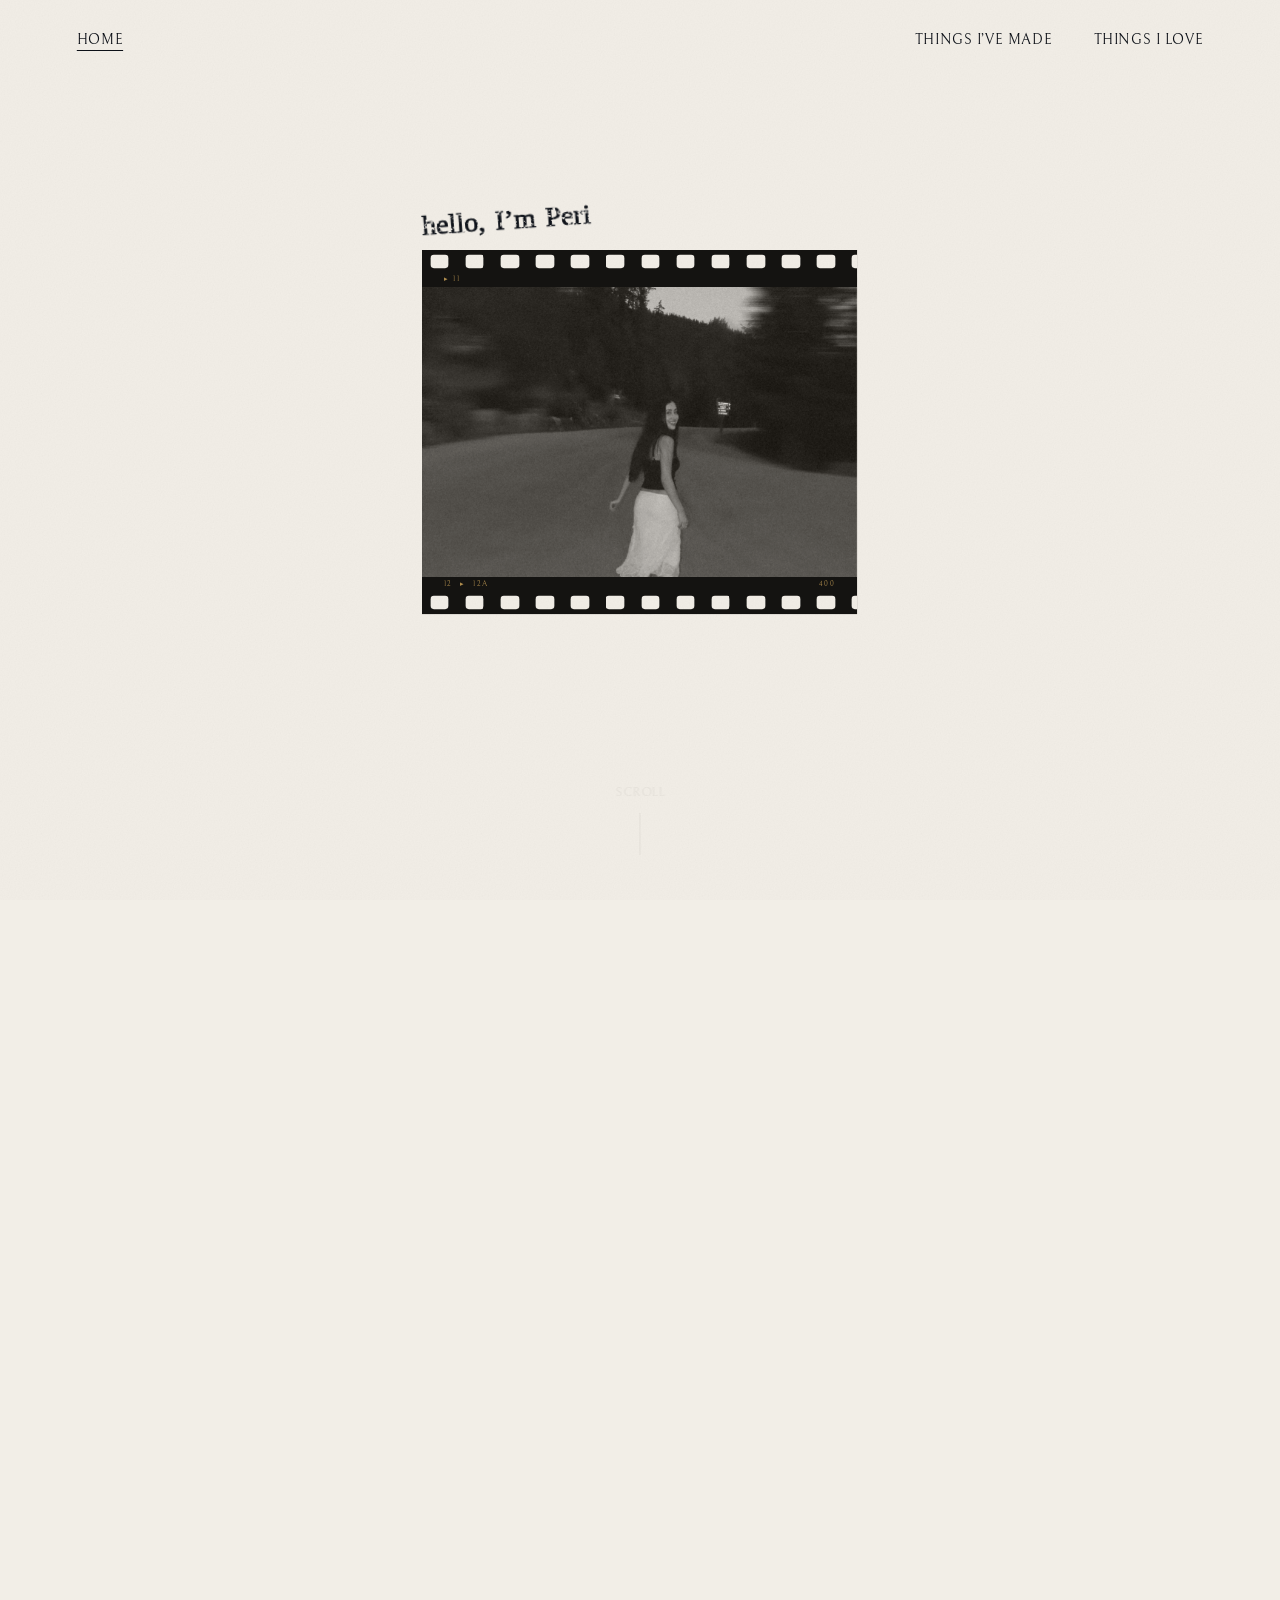
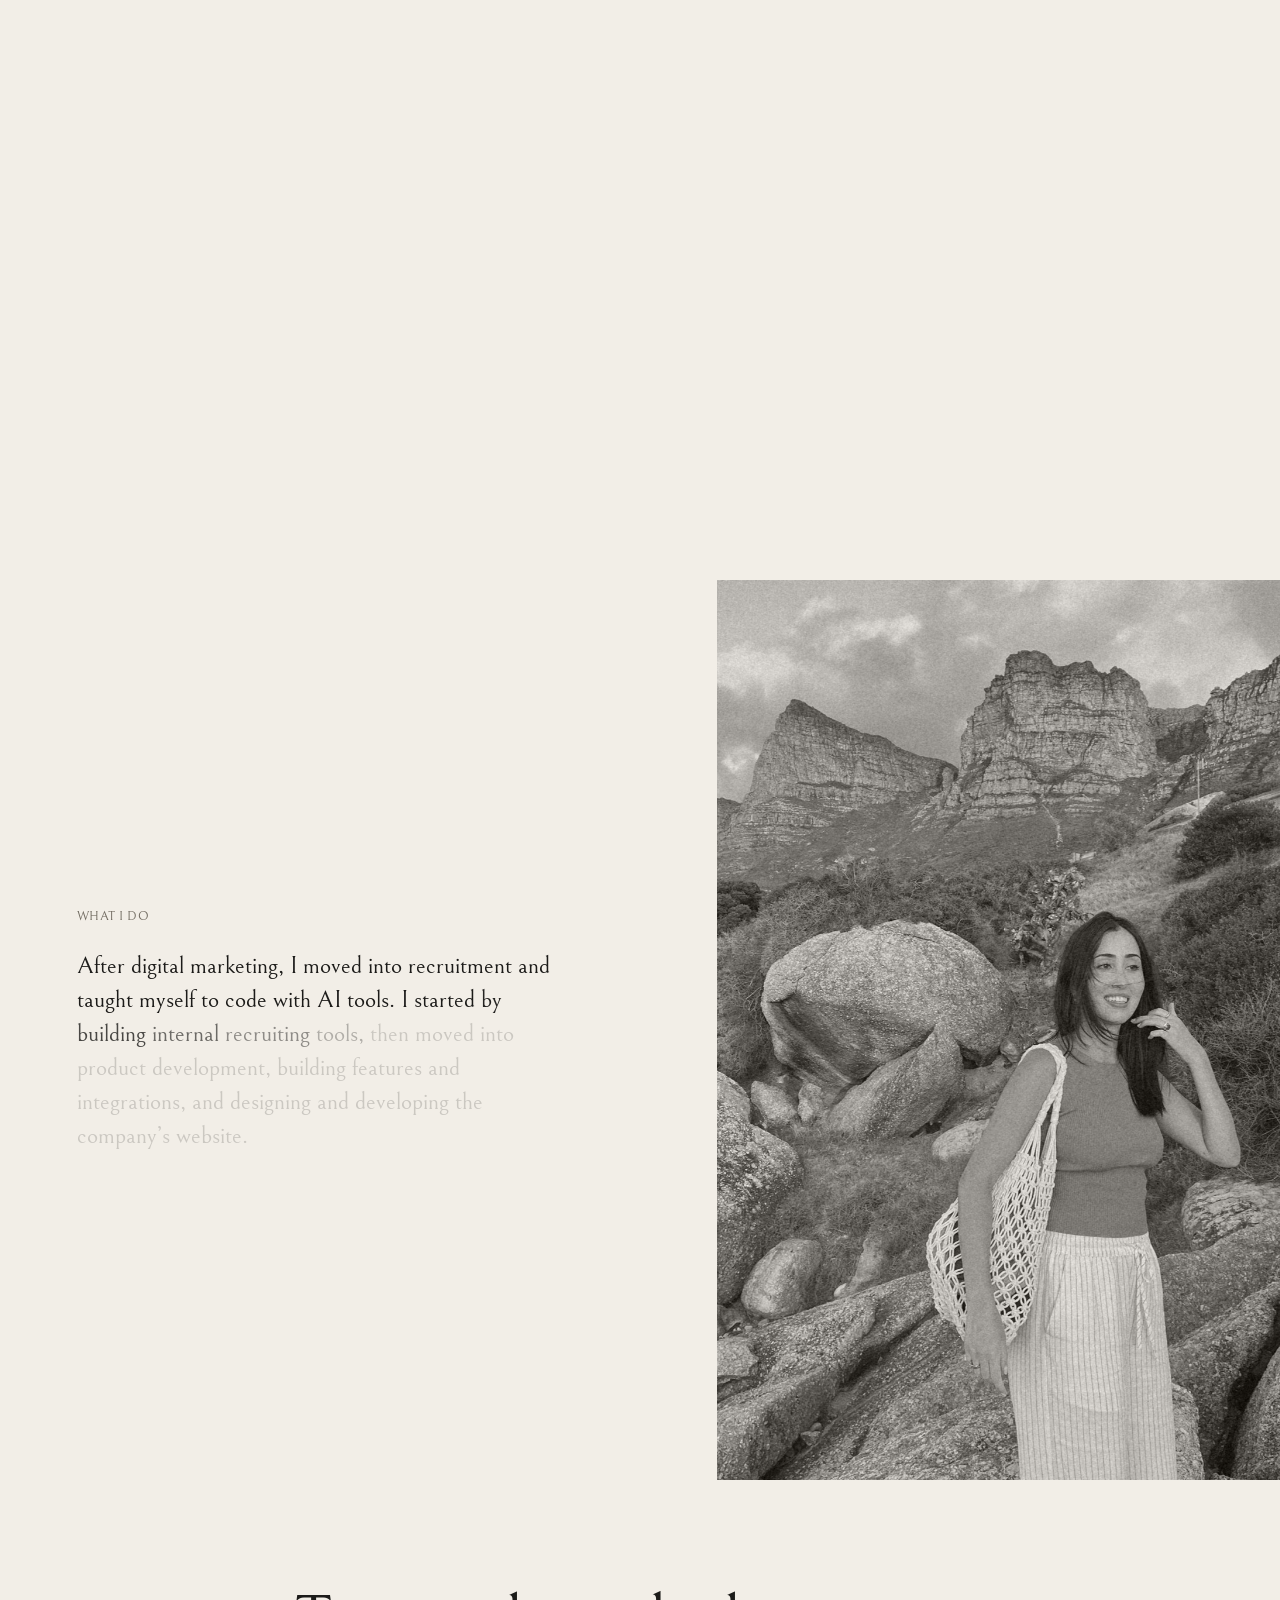
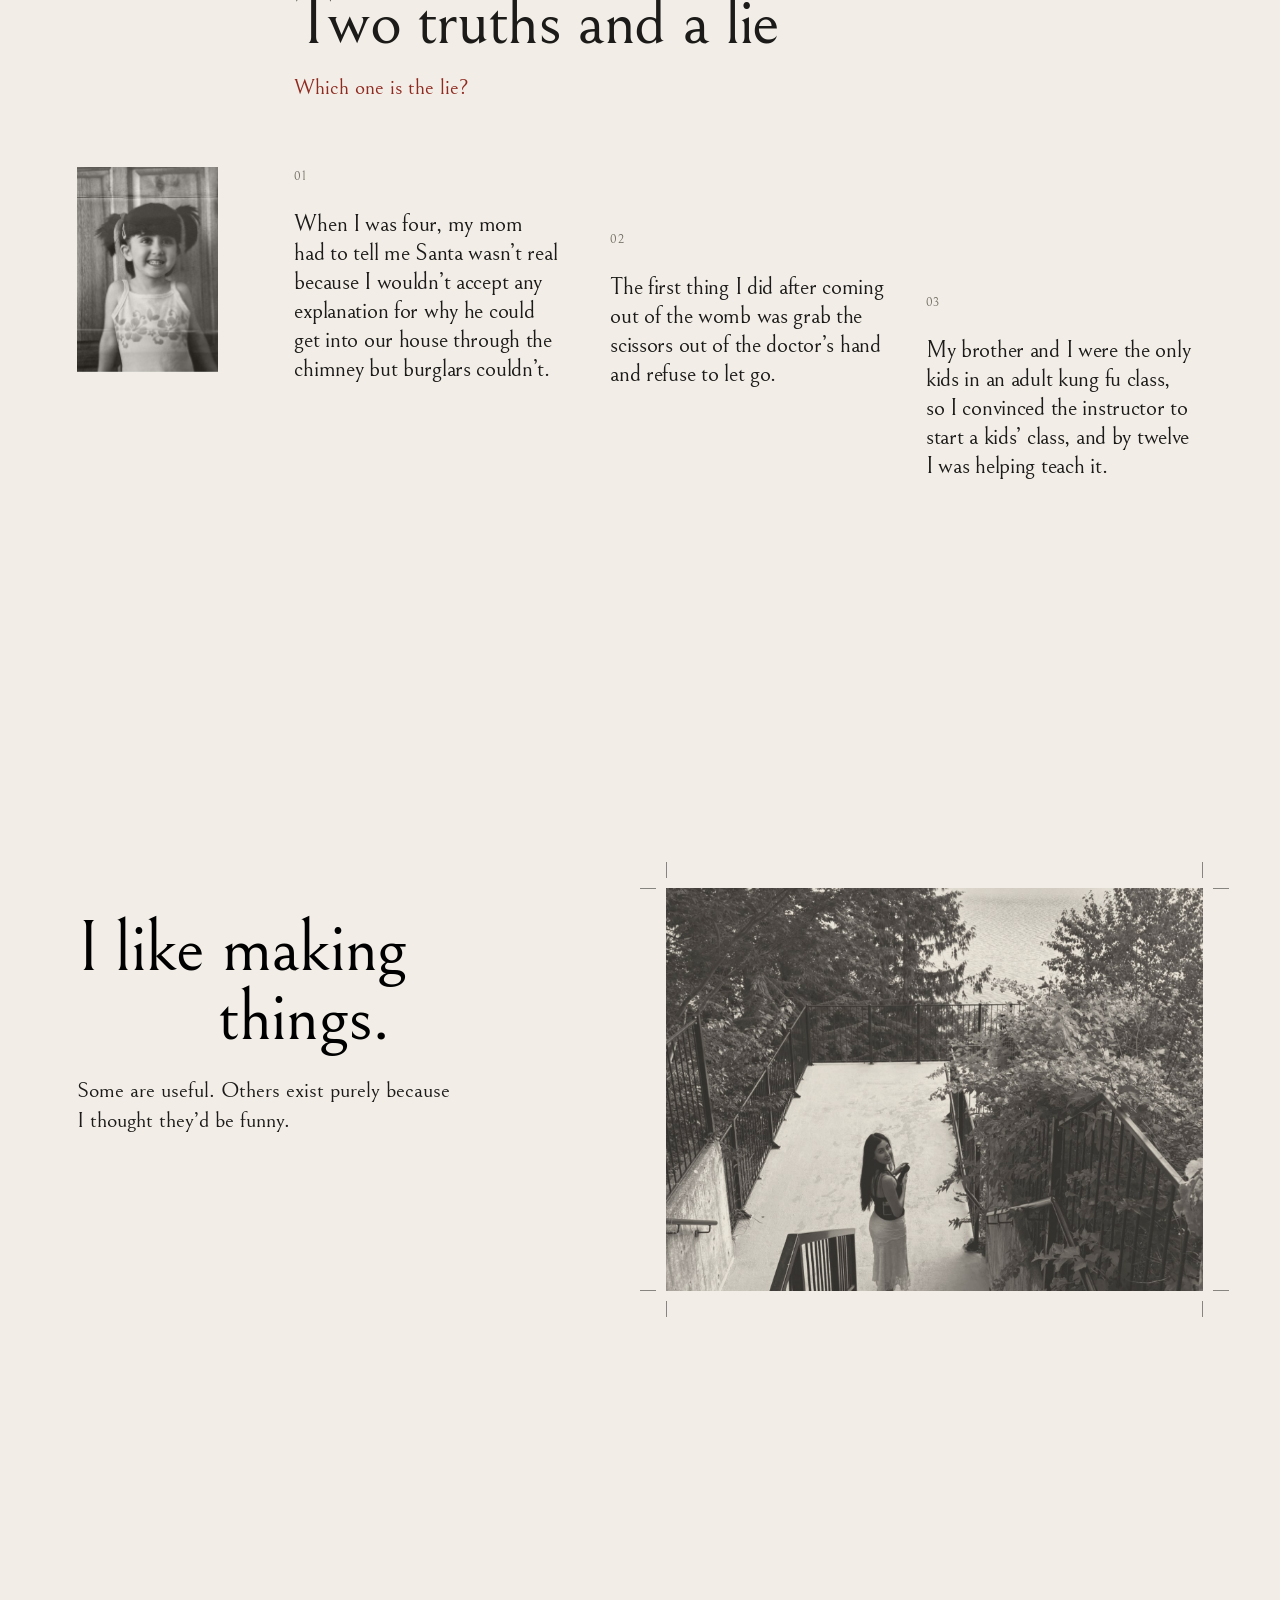
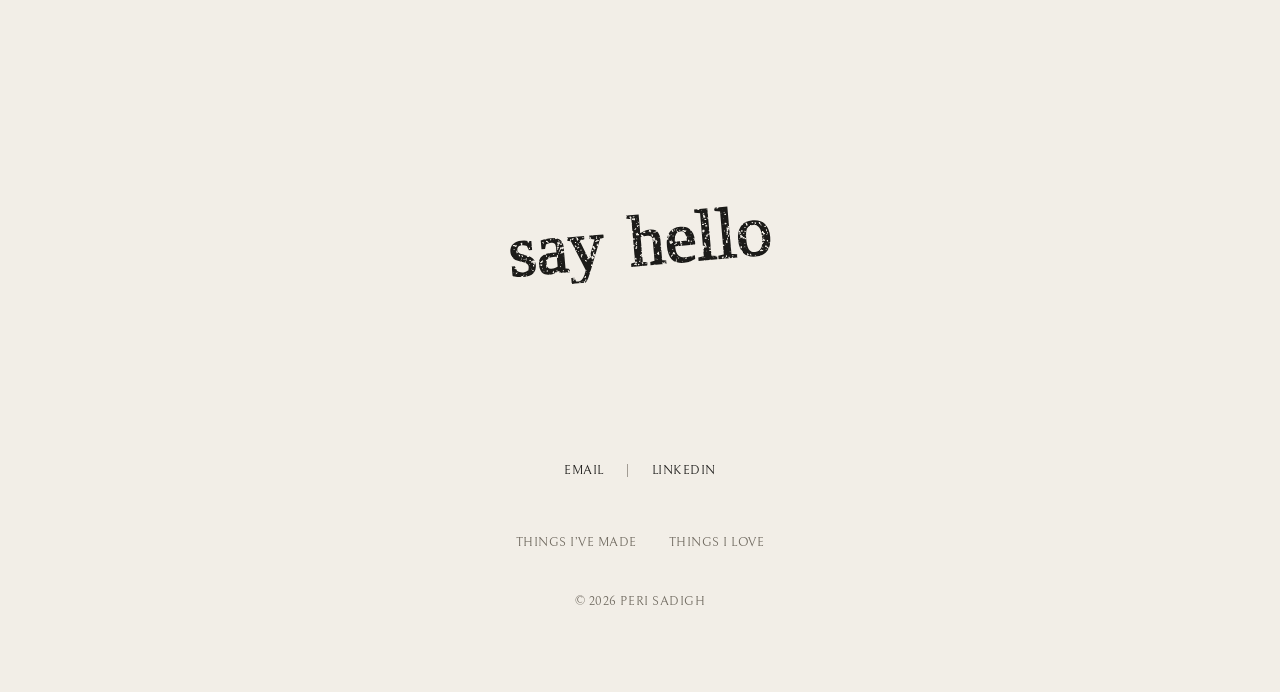
==== commit bac1dc6b: "Home: use Bellefair and Homemade Apple, Peri's chosen fonts Bellefair replaces EB Garamond and Inter" ====
--- a/index.html
+++ b/index.html
@@ -4,14 +4,15 @@
 <meta name="theme-color" content="#f2eee7">
 <link rel="icon" href="assets/favicon.svg" type="image/svg+xml"><link rel="apple-touch-icon" href="assets/apple-touch-icon.png">
 <meta property="og:type" content="website"><meta property="og:site_name" content="Peri Sadigh"><meta property="og:title" content="Peri Sadigh"><meta property="og:description" content="I like making things. Some are useful. Others exist purely because I thought they’d be funny."><meta property="og:url" content="https://perisadigh.com/"><meta property="og:image" content="https://perisadigh.com/assets/img/og.jpg"><meta property="og:image:width" content="1200"><meta property="og:image:height" content="630"><meta name="twitter:card" content="summary_large_image">
-<link rel="stylesheet" href="assets/vt.css">
-<link href="https://fonts.googleapis.com/css2?family=EB+Garamond:ital,wght@0,400;0,500;1,400&family=Inter+Tight:wght@400;500&family=Kristi&display=swap" rel="stylesheet">
+<link href="https://fonts.googleapis.com/css2?family=Bellefair&family=Homemade+Apple&display=swap" rel="stylesheet">
 <style>
-:root{--paper:#f2eee7;--ink:#1c1b19;--mu:#6f695f;--red:#8f2a20;--serif:"EB Garamond",Garamond,serif;--cap:"Inter Tight","Helvetica Neue",sans-serif}
+:root{--paper:#f2eee7;--ink:#1c1b19;--mu:#6f695f;--red:#8f2a20;--serif:"Bellefair","Cormorant Garamond",Georgia,serif;--cap:"Bellefair","Cormorant Garamond",Georgia,serif;--hand:"Homemade Apple","Brush Script MT",cursive;--ink-tex:url([data-uri])}
+/* handwriting set heavier, with a dry-ink speckle */
+.s1 .hi,.s4 .hi,.card .note,.s2 .verdict .w,.hello{-webkit-text-stroke:.026em currentColor;paint-order:stroke fill;word-spacing:.1em;-webkit-mask:var(--ink-tex) 0 0/170px;mask:var(--ink-tex) 0 0/170px}
 *{box-sizing:border-box}html{background:var(--paper)}body{margin:0;color:var(--ink);font:400 1.2rem/1.5 var(--serif);-webkit-font-smoothing:antialiased}
 p,h1,h2,ol,figure{margin:0;padding:0}img{display:block;width:100%;height:100%;object-fit:cover}
 body::after{content:"";position:fixed;inset:0;pointer-events:none;z-index:50;background:url(assets/grain.png) 0 0/220px 220px}
-.cap{font:500 .68rem/1.5 var(--cap);letter-spacing:.14em;text-transform:uppercase}header.cap{font-size:.8rem}
+.cap{font:400 .8rem/1.5 var(--cap);letter-spacing:.04em;text-transform:uppercase}header.cap{font-size:.9rem}
 .mu{color:var(--mu)}
 a{color:inherit;text-decoration:none}
 ::selection{background:var(--red);color:var(--paper)}
@@ -22,17 +23,17 @@
 .spread{position:relative;min-height:100svh;overflow:hidden}
 
 /* 0: quiet feature page: headline aligned to the top of a photographic plate, the standfirst to its foot */
-.s0 h1{position:absolute;left:6vw;top:15vh;margin:0;z-index:3;color:var(--paper);mix-blend-mode:difference;font:400 clamp(2.6rem,5.6vw,6.8rem)/.96 var(--serif);letter-spacing:-.026em}
+.s0 h1{position:absolute;left:6vw;top:15vh;margin:0;z-index:3;color:var(--paper);mix-blend-mode:difference;font:400 clamp(2.6rem,5.6vw,6.8rem)/.96 var(--serif);letter-spacing:-.01em}
 .s0 h1 .ln:nth-child(2){padding-left:11vw}
-.s0 .stand{position:absolute;left:6vw;top:calc(15vh + 12.6vw);width:min(27rem,31vw);font:italic 400 clamp(1.3rem,1.75vw,1.8rem)/1.34 var(--serif);text-wrap:pretty;z-index:3}
+.s0 .stand{position:absolute;left:6vw;top:calc(15vh + 12.6vw);width:min(27rem,31vw);font:400 clamp(1.3rem,1.75vw,1.8rem)/1.34 var(--serif);text-wrap:pretty;z-index:3}
 .s0 figure{position:absolute;left:52vw;top:12vh;width:42vw;aspect-ratio:4/3;z-index:1}
 .s0 figure img{object-position:50% 50%}
 .s0 .foot{bottom:6vh;left:6vw}
 
 /* 1: the sentence set small and wide; a larger photo with "about" written across its edge */
-.s1 .say{position:absolute;left:8vw;top:24vh;width:min(23.5rem,46vw);font:500 .82rem/2.05 var(--cap);letter-spacing:.17em;text-transform:uppercase;text-align:justify;text-align-last:justify;hyphens:none}
+.s1 .say{position:absolute;left:8vw;top:24vh;width:min(23.5rem,46vw);font:400 .98rem/2 var(--cap);letter-spacing:.04em;text-transform:uppercase;text-align:justify;text-align-last:justify;hyphens:none}
 .s1 figure{position:absolute;right:7vw;top:17vh;width:41vw;aspect-ratio:4/3}
-.s1 .hi{position:absolute;left:53.6vw;top:calc(17vh + 30.75vw - 10.5vw);z-index:2;color:var(--paper);font:400 clamp(5.5rem,9.5vw,9.5rem)/.8 "Kristi",cursive;transform:rotate(-6deg);white-space:nowrap}
+.s1 .hi{position:absolute;left:53.6vw;top:calc(17vh + 30.75vw - 10.5vw);z-index:2;color:var(--paper);font:400 clamp(3.2rem,5.6vw,5.8rem)/1 var(--hand);transform:rotate(-6deg);white-space:nowrap}
 .foot{position:absolute;left:6vw;bottom:6vh;display:flex;gap:3rem}
 
 
@@ -45,7 +46,7 @@
 .s3 .roles li{display:grid;grid-template-columns:1fr auto;column-gap:1.5rem;row-gap:.15rem;padding:.6rem 0}.s3 .roles .w{grid-column:1;color:var(--mu)}.s3 .roles .d{grid-column:2;grid-row:1}
 /* 4: say hello written across the edge of a photo */
 .s4{min-height:68svh}
-.s4 .hi{position:absolute;left:50%;top:14svh;translate:-50% 0;font:400 clamp(5rem,9.5vw,9rem)/.8 "Kristi",cursive;transform:rotate(-5deg);white-space:nowrap}
+.s4 .hi{position:absolute;left:50%;top:14svh;translate:-50% 0;font:400 clamp(3rem,5.6vw,5.4rem)/1 var(--hand);transform:rotate(-5deg);white-space:nowrap}
 .s4 .links{position:absolute;left:0;right:0;bottom:23svh;display:flex;justify-content:center;gap:1.4rem}
 .s4 .pgs{position:absolute;left:0;right:0;bottom:15svh;display:flex;justify-content:center;flex-wrap:wrap;gap:.6rem 2rem;padding:0 16px}.s4 .pgs a{background:linear-gradient(currentColor,currentColor) 0 100%/0 1px no-repeat;padding-bottom:.35em;transition:background-size .6s var(--e)}.s4 .pgs a:hover,.s4 .pgs a:focus-visible{background-size:100% 1px}
 .s4 .links a{color:var(--ink)}.s4 .links span{color:var(--mu)}
@@ -91,7 +92,7 @@
 .s2 .g{margin-left:17vw;display:grid;grid-template-columns:repeat(3,minmax(0,1fr));column-gap:3vw;align-items:start}
 .s2 .g>h2,.s2 .g>.ask{grid-column:1/-1}.s2 ol{display:contents}.s2 li{grid-row:3}.s2 li:nth-child(1){grid-column:1}.s2 li:nth-child(2){grid-column:2;margin-top:7vh}.s2 li:nth-child(3){grid-column:3;margin-top:14vh}
 .s2 h2{font:400 clamp(2.9rem,5.4vw,5.6rem)/1 var(--serif);letter-spacing:-.02em;text-transform:none;margin-bottom:.9rem}
-.s2 .ask{font-style:italic;color:var(--red);font-size:clamp(1.3rem,1.7vw,1.7rem);margin-bottom:7vh}
+.s2 .ask{color:var(--red);font-size:clamp(1.3rem,1.7vw,1.7rem);margin-bottom:7vh}
 .s2 ol{list-style:none}
 .s2 li{position:relative}
 .card{position:relative;display:grid;grid-template-columns:1fr;width:100%;padding:0;border:0;background:none;color:inherit;font:inherit;text-align:left;cursor:pointer}
@@ -102,15 +103,15 @@
 .card .ring{position:absolute;left:0;top:0;overflow:visible;pointer-events:none}
 .card .ring path{fill:none;stroke:var(--red);stroke-width:2.2;stroke-linecap:round;stroke-linejoin:round;stroke-dasharray:1;stroke-dashoffset:1;transition:stroke-dashoffset .4s cubic-bezier(.45,0,.25,1)}
 .card .ring.on path{stroke-dashoffset:0}
-.card .note{position:absolute;left:0;top:-.5rem;font:400 2.9rem/1 "Kristi",cursive;color:var(--mu);opacity:0;transform:rotate(-7deg) translateY(.5rem);transform-origin:0 100%;transition:opacity .4s,transform .6s var(--e)}
+.card .note{position:absolute;left:0;top:-.5rem;font:400 1.7rem/1 var(--hand);color:var(--mu);opacity:0;transform:rotate(-7deg) translateY(.5rem);transform-origin:0 100%;transition:opacity .4s,transform .6s var(--e)}
 .card[data-lie] .note{color:var(--red)}
 .revealed .card .note{opacity:1;transform:rotate(-7deg)}
 .revealed .card .no{opacity:0}
 .revealed .card[data-lie] .tx{color:var(--mu);background-size:100% 1.5px;transition:background-size .5s .05s cubic-bezier(.6,0,.3,1),color .4s .05s}
-.card .x{display:none;font-style:italic;font-weight:500;color:var(--red);margin-top:.9rem;font-size:clamp(1.15rem,1.4vw,1.5rem);line-height:1.3}
+.card .x{display:none;color:var(--red);margin-top:.9rem;font-size:clamp(1.15rem,1.4vw,1.5rem);line-height:1.3}
 .revealed .card .x{display:block}
 .s2 .verdict{grid-column:1 / span 2;grid-row:3;align-self:end;margin:1.2rem 0 0;min-height:4.5rem;display:flex;align-items:baseline;gap:1.8rem}
-.s2 .verdict .w{font:400 clamp(2.6rem,3.7vw,4rem)/1 "Kristi",cursive;white-space:nowrap;color:var(--red);opacity:0;transform:rotate(-4deg);transition:opacity .7s .5s}
+.s2 .verdict .w{font:400 clamp(1.6rem,2.3vw,2.5rem)/1 var(--hand);white-space:nowrap;color:var(--red);opacity:0;transform:rotate(-4deg);transition:opacity .7s .5s}
 .revealed .verdict .w{opacity:1}
 .s2 .again{border:0;background:none;padding:0;color:var(--red);cursor:pointer;visibility:hidden;text-decoration:underline;text-underline-offset:.4em}
 .revealed .again{visibility:visible}
@@ -171,7 +172,7 @@
 .s1.live.in .ph img{animation:frameIn 1.5s var(--e) both}.s1.live.in .fb{animation:fbIn 1.2s .3s var(--e) backwards}
 @keyframes frameIn{from{opacity:0;filter:blur(10px);transform:scale(1.05)}to{opacity:1;filter:blur(0);transform:none}}
 @keyframes fbIn{from{opacity:0}to{opacity:1}}
-.hello{position:absolute;left:0;top:0;z-index:6;font:400 clamp(2.2rem,3.6vw,3.8rem)/1 "Kristi",cursive;color:#fff;mix-blend-mode:difference;white-space:nowrap;transform-origin:0 50%;will-change:transform,opacity;pointer-events:none;clip-path:inset(-60% 100% -60% -10%)}
+.hello{position:absolute;left:0;top:0;z-index:6;font:400 clamp(1.4rem,2.2vw,2.3rem)/1 var(--hand);color:#fff;mix-blend-mode:difference;white-space:nowrap;transform-origin:0 50%;will-change:transform,opacity;pointer-events:none;clip-path:inset(-60% 100% -60% -10%)}
 .hello.go{animation:write 1.4s cubic-bezier(.5,0,.2,1) both}
 @keyframes write{from{clip-path:inset(-60% 100% -60% -10%)}to{clip-path:inset(-60% -10% -60% -10%)}}
 .cue{position:absolute;left:50%;bottom:5vh;translate:-50% 0;z-index:6;color:#fff;mix-blend-mode:difference;display:flex;flex-direction:column;align-items:center;gap:.7rem;opacity:0;pointer-events:none}.cue.go{animation:cue .9s .1s backwards;opacity:1}
@@ -183,6 +184,7 @@
 .s1.live .hi{margin:-6.6rem 0 0 4%;justify-self:start;align-self:start}
 .s1.live .say{margin:2.4rem 0 0}
 }
+@media (max-width:760px){.hello{font-size:1.05rem}}
 </style></head><body>
 <script>document.documentElement.classList.add("js")</script>
 <script src="assets/lenis.min.js"></script><script src="assets/motion.js"></script>
@@ -220,7 +222,7 @@
  if(p<.5){l=lerp(S.l,0,g);t=lerp(S.t,0,g);w=lerp(S.w,vw,g);h=lerp(S.h,vh,g)}else{l=lerp(0,R.l,m);t=lerp(0,R.t,m);w=lerp(vw,R.w,m);h=lerp(vh,R.h,m)}
  ph.style.left=l+'px';ph.style.top=t+'px';ph.style.width=w+'px';ph.style.height=h+'px';
  var bd=ez(seg(p,.08,.36)),bo=p>.5?0:1-seg(p,.36,.46);fbt.style.opacity=fbb.style.opacity=bo;fbt.style.transform='translate3d(0,'+(-bd*100)+'%,0)';fbb.style.transform='translate3d(0,'+(bd*100)+'%,0)';
- var tr=ez(seg(p,.2,.62));hello.style.transform='translate3d('+((H.x-S.l)*tr).toFixed(1)+'px,'+((H.y-(S.t-HS*1.35)-HS*.5)*tr).toFixed(1)+'px,0) scale('+lerp(1,H.fs/HS*.9,tr).toFixed(3)+') rotate('+lerp(-4,-6,tr).toFixed(1)+'deg)';
+ var tr=ez(seg(p,.2,.62));hello.style.transform='translate3d('+((H.x-S.l)*tr).toFixed(1)+'px,'+((H.y-(S.t-HS*1.35)-HS*.5)*tr).toFixed(1)+'px,0) scale('+lerp(1,Math.min(H.fs/HS*.62,(innerWidth-H.x-16)/(hello.offsetWidth||1)),tr).toFixed(3)+') rotate('+lerp(-4,-6,tr).toFixed(1)+'deg)';
  hello.style.opacity=1-ez(seg(p,.56,.7));
  cue.style.opacity=p>.005?(1-seg(p,.01,.07)):'';
  var w2=ez(seg(p,.66,.84));hi.style.clipPath='inset(-60% '+lerp(100,-25,w2).toFixed(1)+'% -60% -25%)';
@@ -248,11 +250,11 @@
     <p class="cap mu">What I do</p>
     <p class="para" data-fill>After digital marketing, I moved into recruitment and taught myself to code with AI tools. I started by building internal recruiting tools, then moved into product development, building features and integrations, and designing and developing the company&rsquo;s website.</p>
   </div>
-  <figure class="rv" data-unmask><img src="assets/img/a/hike2.jpg" alt="Peri on the rocks below the mountains"></figure>
+  <figure class="rv"><img src="assets/img/a/hike2.jpg" alt="Peri on the rocks below the mountains"></figure>
 </section>
 
 <section class="spread s2">
-  <figure class="rv kid" data-float=".05"><img src="assets/img/a/kid-tall.jpg" alt="Peri as a little girl in pigtails"></figure>
+  <figure class="rv kid"><img src="assets/img/a/kid-tall.jpg" alt="Peri as a little girl in pigtails"></figure>
   <div class="g">
     <h2>Two truths and a lie</h2>
     <p class="ask">Which one is the lie?</p>
@@ -267,9 +269,9 @@
 </section>
 
 <section class="spread s0">
-  <h1 aria-label="I like making things." data-spread><span class="ln" aria-hidden="true"><span>I like making</span></span><span class="ln" aria-hidden="true"><span>things.</span></span></h1>
+  <h1 aria-label="I like making things."><span class="ln" aria-hidden="true"><span>I like making</span></span><span class="ln" aria-hidden="true"><span>things.</span></span></h1>
   <p class="stand fd">Some are useful. Others exist purely because I&nbsp;thought they&rsquo;d be funny.</p>
-  <figure class="rv" data-unmask data-drift=".05"><img src="assets/img/a/opening.jpg" alt="Peri at the top of a stone path that steps down through the trees towards the sea"></figure>
+  <figure class="rv"><img src="assets/img/a/opening.jpg" alt="Peri at the top of a stone path that steps down through the trees towards the sea"></figure>
   <div class="marks" aria-hidden="true"></div>
 </section>
 
